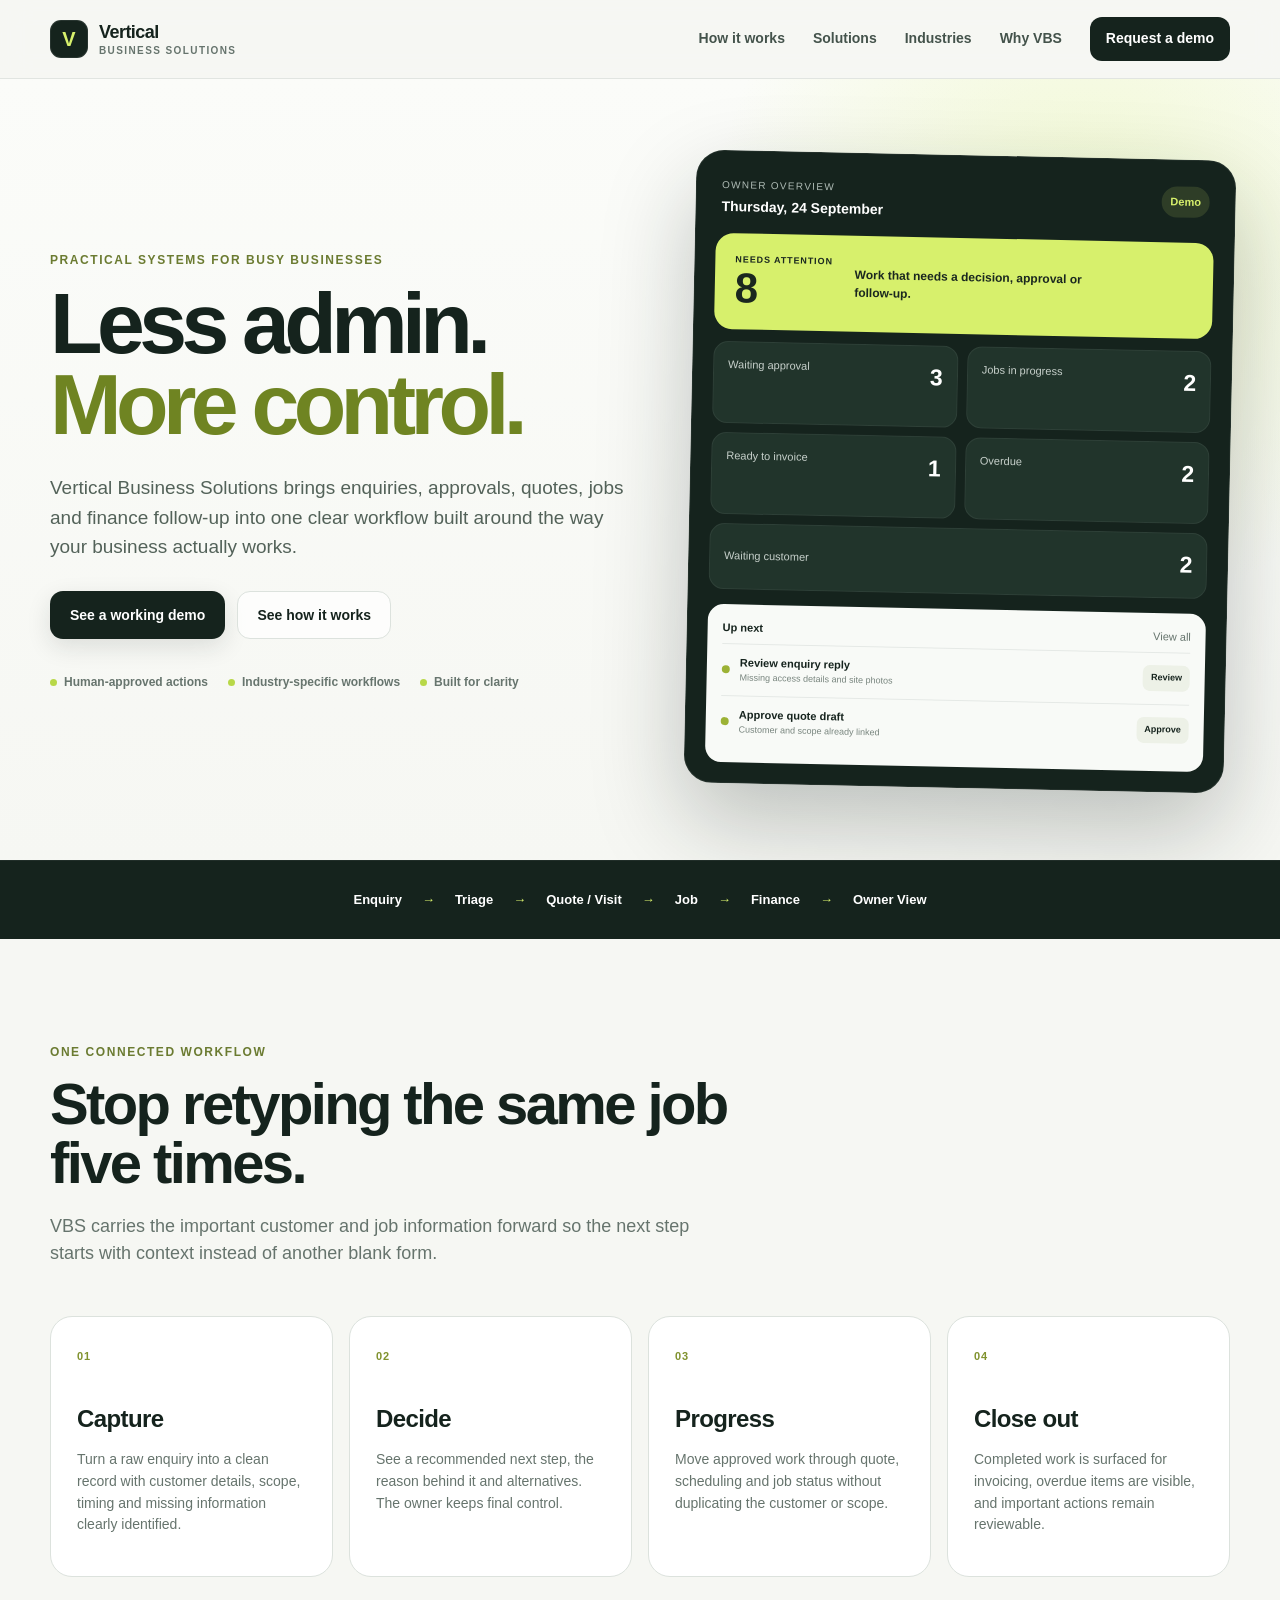
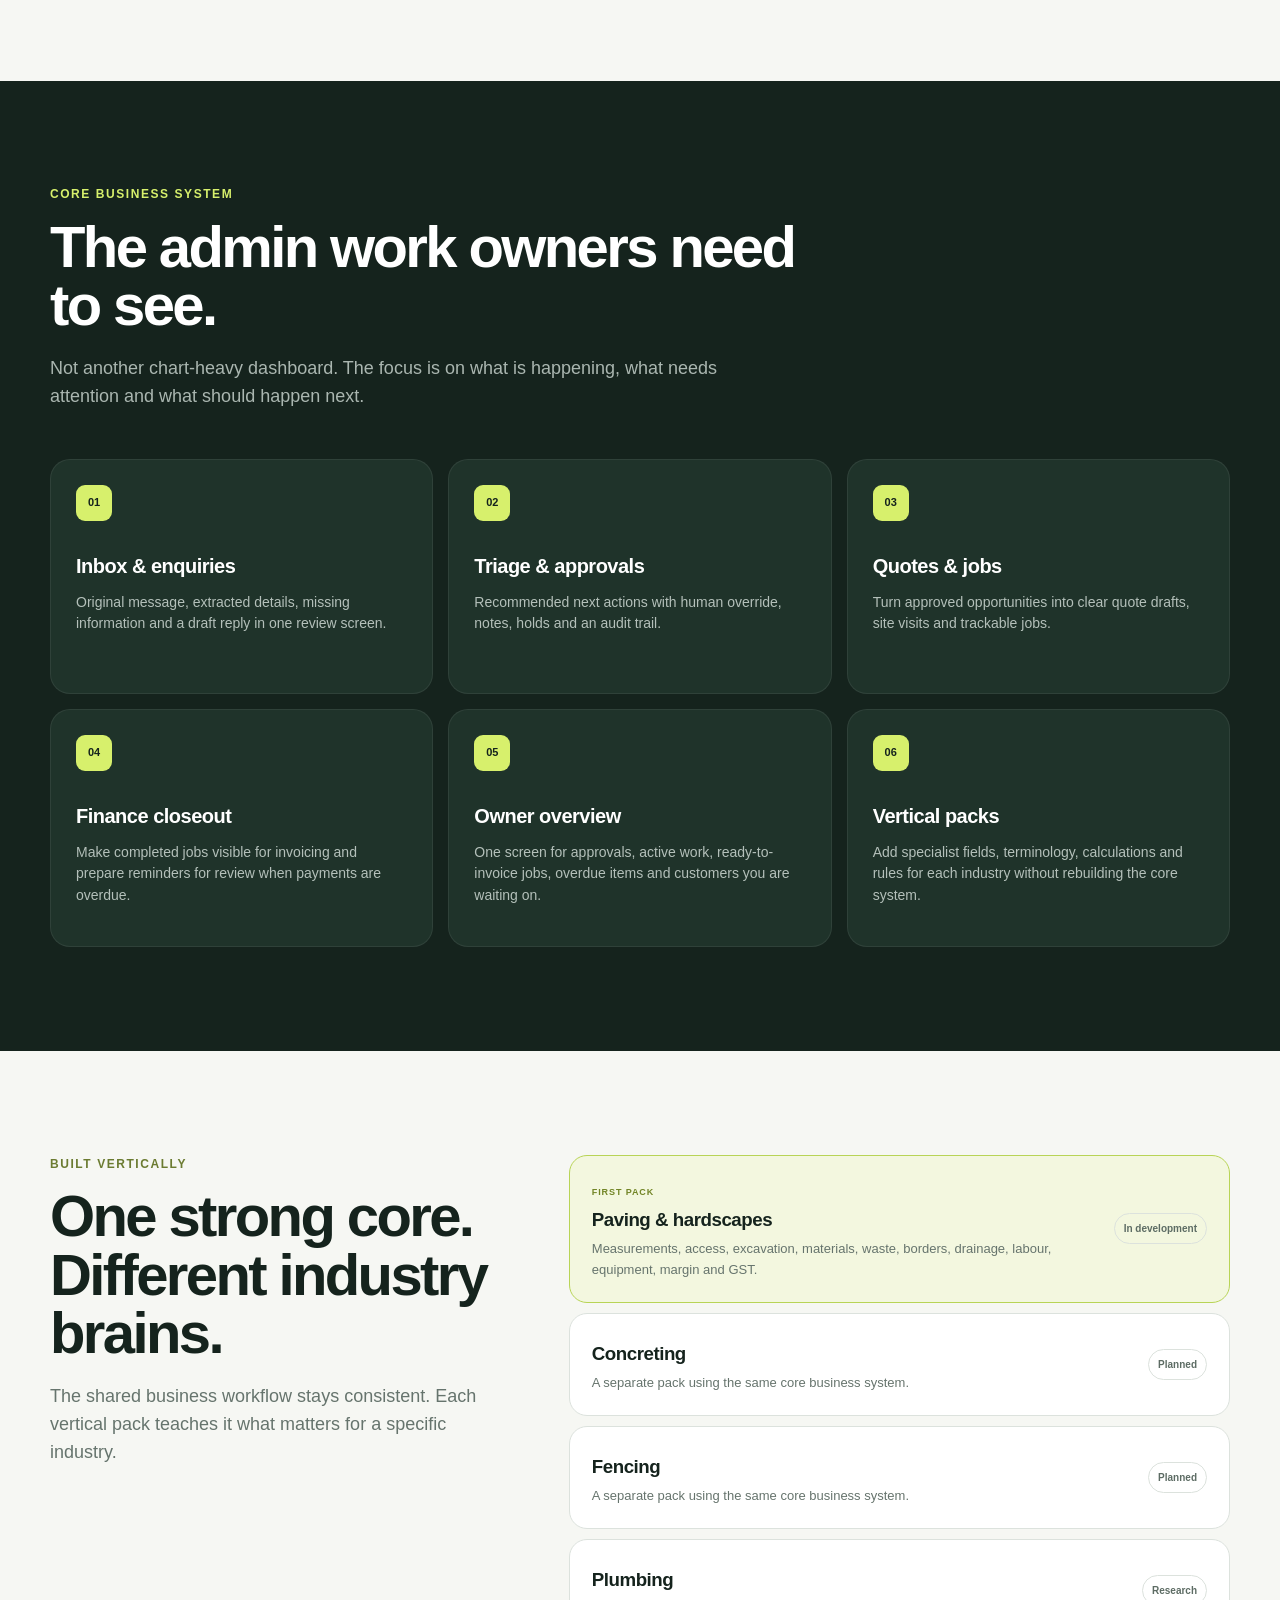
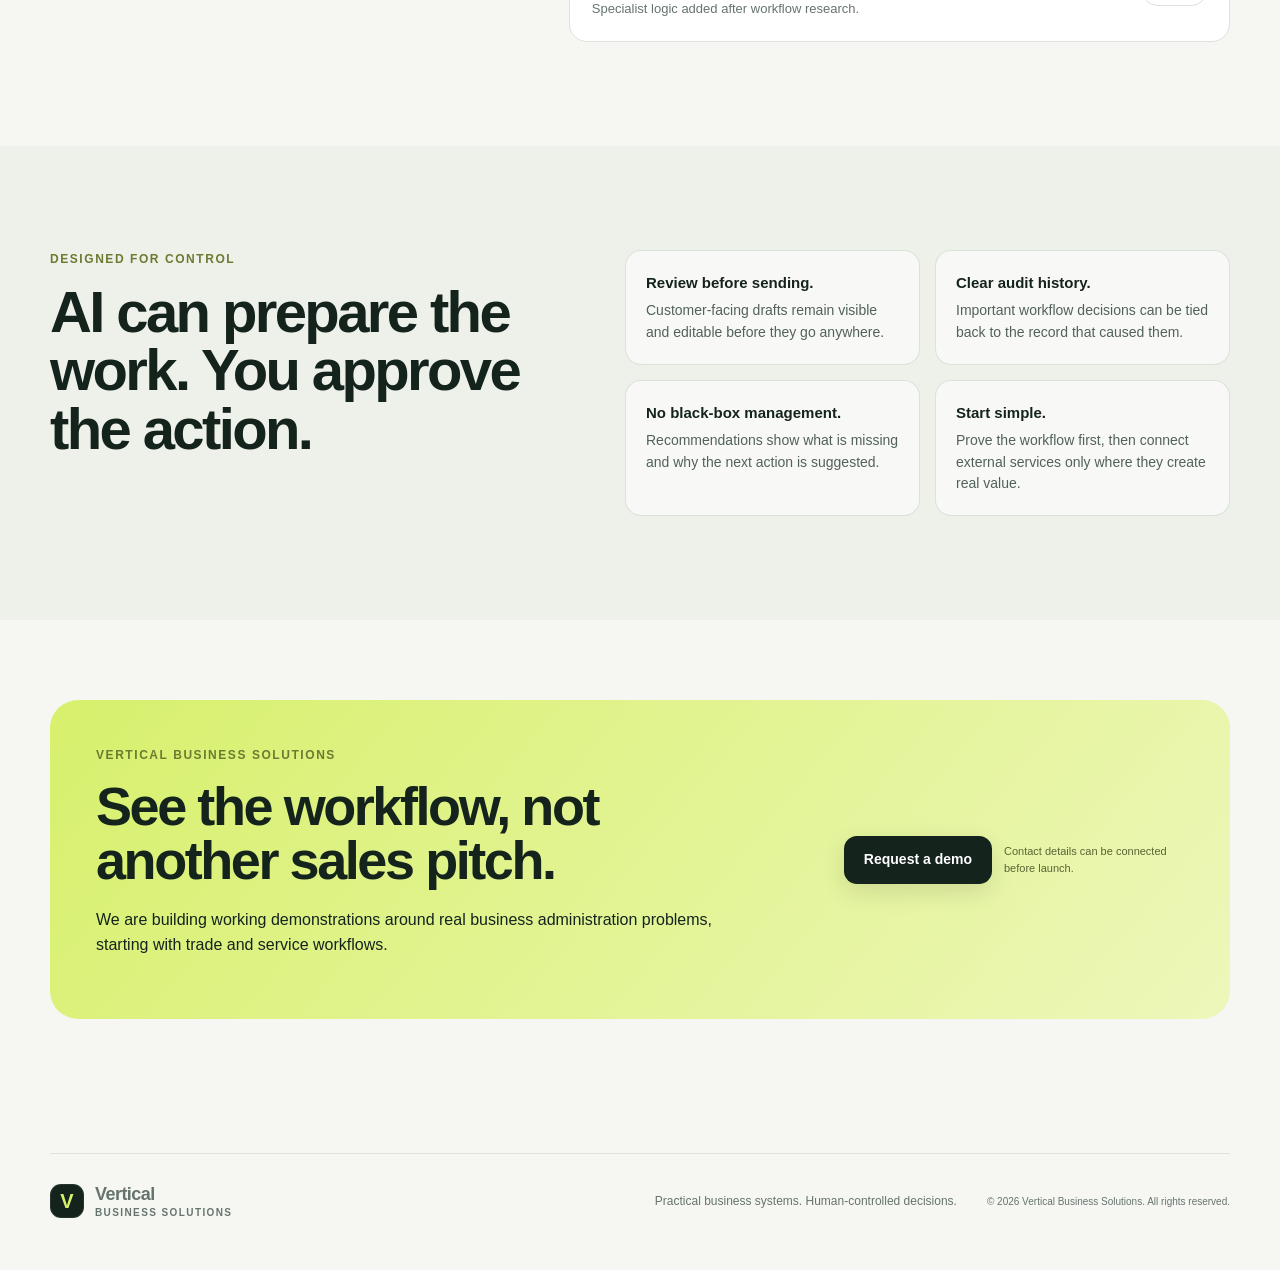
==== index.html @ 1196472a "Add files via upload" ====
<!doctype html>
<html lang="en-AU">
<head>
  <meta charset="utf-8" />
  <meta name="viewport" content="width=device-width, initial-scale=1" />
  <meta name="description" content="Vertical Business Solutions builds practical business systems that turn enquiries into organised work, approvals, jobs and finance workflows." />
  <title>Vertical Business Solutions | Practical Business Systems</title>
  <link rel="stylesheet" href="styles.css" />
</head>
<body>
  <header class="site-header">
    <div class="wrap nav-wrap">
      <a class="brand" href="#top" aria-label="Vertical Business Solutions home">
        <span class="brand-mark" aria-hidden="true">V</span>
        <span class="brand-copy"><strong>Vertical</strong><small>Business Solutions</small></span>
      </a>
      <button class="menu-button" aria-expanded="false" aria-controls="site-nav">Menu</button>
      <nav id="site-nav" class="site-nav" aria-label="Primary navigation">
        <a href="#how">How it works</a>
        <a href="#solutions">Solutions</a>
        <a href="#industries">Industries</a>
        <a href="#principles">Why VBS</a>
        <a class="nav-cta" href="#demo">Request a demo</a>
      </nav>
    </div>
  </header>

  <main id="top">
    <section class="hero">
      <div class="wrap hero-grid">
        <div class="hero-copy">
          <p class="eyebrow">Practical systems for busy businesses</p>
          <h1>Less admin.<br><span>More control.</span></h1>
          <p class="hero-text">Vertical Business Solutions brings enquiries, approvals, quotes, jobs and finance follow-up into one clear workflow built around the way your business actually works.</p>
          <div class="hero-actions">
            <a class="button primary" href="#demo">See a working demo</a>
            <a class="button secondary" href="#how">See how it works</a>
          </div>
          <div class="trust-row">
            <span>Human-approved actions</span>
            <span>Industry-specific workflows</span>
            <span>Built for clarity</span>
          </div>
        </div>

        <div class="dashboard-shell" aria-label="Example owner dashboard">
          <div class="dash-top">
            <div>
              <span class="dash-label">OWNER OVERVIEW</span>
              <strong>Thursday, 24 September</strong>
            </div>
            <span class="status-pill">Demo</span>
          </div>
          <div class="attention-card">
            <div>
              <small>NEEDS ATTENTION</small>
              <strong>8</strong>
            </div>
            <p>Work that needs a decision, approval or follow-up.</p>
          </div>
          <div class="mini-grid">
            <article><span>Waiting approval</span><b>3</b></article>
            <article><span>Jobs in progress</span><b>2</b></article>
            <article><span>Ready to invoice</span><b>1</b></article>
            <article><span>Overdue</span><b>2</b></article>
            <article class="wide"><span>Waiting customer</span><b>2</b></article>
          </div>
          <div class="up-next">
            <div class="section-line"><strong>Up next</strong><span>View all</span></div>
            <div class="task"><i></i><div><b>Review enquiry reply</b><small>Missing access details and site photos</small></div><span>Review</span></div>
            <div class="task"><i></i><div><b>Approve quote draft</b><small>Customer and scope already linked</small></div><span>Approve</span></div>
          </div>
        </div>
      </div>
    </section>

    <section class="strip" aria-label="Workflow summary">
      <div class="wrap workflow-strip">
        <span>Enquiry</span><i>→</i><span>Triage</span><i>→</i><span>Quote / Visit</span><i>→</i><span>Job</span><i>→</i><span>Finance</span><i>→</i><span>Owner View</span>
      </div>
    </section>

    <section id="how" class="section">
      <div class="wrap">
        <div class="section-heading">
          <p class="eyebrow">One connected workflow</p>
          <h2>Stop retyping the same job five times.</h2>
          <p>VBS carries the important customer and job information forward so the next step starts with context instead of another blank form.</p>
        </div>
        <div class="steps-grid">
          <article class="step-card"><span>01</span><h3>Capture</h3><p>Turn a raw enquiry into a clean record with customer details, scope, timing and missing information clearly identified.</p></article>
          <article class="step-card"><span>02</span><h3>Decide</h3><p>See a recommended next step, the reason behind it and alternatives. The owner keeps final control.</p></article>
          <article class="step-card"><span>03</span><h3>Progress</h3><p>Move approved work through quote, scheduling and job status without duplicating the customer or scope.</p></article>
          <article class="step-card"><span>04</span><h3>Close out</h3><p>Completed work is surfaced for invoicing, overdue items are visible, and important actions remain reviewable.</p></article>
        </div>
      </div>
    </section>

    <section id="solutions" class="section section-dark">
      <div class="wrap">
        <div class="section-heading light">
          <p class="eyebrow">Core business system</p>
          <h2>The admin work owners need to see.</h2>
          <p>Not another chart-heavy dashboard. The focus is on what is happening, what needs attention and what should happen next.</p>
        </div>
        <div class="solutions-grid">
          <article><div class="icon">01</div><h3>Inbox & enquiries</h3><p>Original message, extracted details, missing information and a draft reply in one review screen.</p></article>
          <article><div class="icon">02</div><h3>Triage & approvals</h3><p>Recommended next actions with human override, notes, holds and an audit trail.</p></article>
          <article><div class="icon">03</div><h3>Quotes & jobs</h3><p>Turn approved opportunities into clear quote drafts, site visits and trackable jobs.</p></article>
          <article><div class="icon">04</div><h3>Finance closeout</h3><p>Make completed jobs visible for invoicing and prepare reminders for review when payments are overdue.</p></article>
          <article><div class="icon">05</div><h3>Owner overview</h3><p>One screen for approvals, active work, ready-to-invoice jobs, overdue items and customers you are waiting on.</p></article>
          <article><div class="icon">06</div><h3>Vertical packs</h3><p>Add specialist fields, terminology, calculations and rules for each industry without rebuilding the core system.</p></article>
        </div>
      </div>
    </section>

    <section id="industries" class="section">
      <div class="wrap industry-grid">
        <div>
          <p class="eyebrow">Built vertically</p>
          <h2>One strong core.<br>Different industry brains.</h2>
          <p class="lead">The shared business workflow stays consistent. Each vertical pack teaches it what matters for a specific industry.</p>
        </div>
        <div class="industry-list">
          <article class="active"><div><small>FIRST PACK</small><h3>Paving & hardscapes</h3><p>Measurements, access, excavation, materials, waste, borders, drainage, labour, equipment, margin and GST.</p></div><span>In development</span></article>
          <article><div><h3>Concreting</h3><p>A separate pack using the same core business system.</p></div><span>Planned</span></article>
          <article><div><h3>Fencing</h3><p>A separate pack using the same core business system.</p></div><span>Planned</span></article>
          <article><div><h3>Plumbing</h3><p>Specialist logic added after workflow research.</p></div><span>Research</span></article>
        </div>
      </div>
    </section>

    <section id="principles" class="section section-soft">
      <div class="wrap principles-grid">
        <div>
          <p class="eyebrow">Designed for control</p>
          <h2>AI can prepare the work. You approve the action.</h2>
        </div>
        <div class="principles-list">
          <p><b>Review before sending.</b> Customer-facing drafts remain visible and editable before they go anywhere.</p>
          <p><b>Clear audit history.</b> Important workflow decisions can be tied back to the record that caused them.</p>
          <p><b>No black-box management.</b> Recommendations show what is missing and why the next action is suggested.</p>
          <p><b>Start simple.</b> Prove the workflow first, then connect external services only where they create real value.</p>
        </div>
      </div>
    </section>

    <section id="demo" class="section cta-section">
      <div class="wrap cta-card">
        <div>
          <p class="eyebrow">Vertical Business Solutions</p>
          <h2>See the workflow, not another sales pitch.</h2>
          <p>We are building working demonstrations around real business administration problems, starting with trade and service workflows.</p>
        </div>
        <div class="cta-actions">
          <a class="button primary" href="#contact-note">Request a demo</a>
          <span id="contact-note">Contact details can be connected before launch.</span>
        </div>
      </div>
    </section>
  </main>

  <footer>
    <div class="wrap footer-wrap">
      <a class="brand footer-brand" href="#top"><span class="brand-mark">V</span><span class="brand-copy"><strong>Vertical</strong><small>Business Solutions</small></span></a>
      <p>Practical business systems. Human-controlled decisions.</p>
      <small>© <span id="year"></span> Vertical Business Solutions. All rights reserved.</small>
    </div>
  </footer>

  <script src="script.js"></script>
</body>
</html>
---- styles.css ----
:root{
  --ink:#15231d;
  --ink-2:#22352c;
  --muted:#66746d;
  --paper:#f6f7f3;
  --white:#ffffff;
  --line:#dce2dd;
  --accent:#d7f06c;
  --accent-2:#b8d848;
  --soft:#edf1ea;
  --radius:22px;
  --shadow:0 22px 60px rgba(19,38,29,.12);
}
*{box-sizing:border-box}
html{scroll-behavior:smooth}
body{margin:0;font-family:Inter,ui-sans-serif,-apple-system,BlinkMacSystemFont,"Segoe UI",sans-serif;background:var(--paper);color:var(--ink);line-height:1.55}
a{color:inherit;text-decoration:none}
button,a{ -webkit-tap-highlight-color:transparent }
.wrap{width:min(1180px,calc(100% - 40px));margin:0 auto}
.site-header{position:sticky;top:0;z-index:50;background:rgba(246,247,243,.92);backdrop-filter:blur(14px);border-bottom:1px solid rgba(220,226,221,.8)}
.nav-wrap{height:78px;display:flex;align-items:center;justify-content:space-between;gap:24px}
.brand{display:inline-flex;align-items:center;gap:11px;font-weight:800}
.brand-mark{display:grid;place-items:center;width:38px;height:38px;border-radius:11px;background:var(--ink);color:var(--accent);font-size:20px;box-shadow:inset 0 0 0 1px rgba(255,255,255,.08)}
.brand-copy{display:flex;flex-direction:column;line-height:1}
.brand-copy strong{font-size:18px;letter-spacing:-.03em}
.brand-copy small{font-size:10px;text-transform:uppercase;letter-spacing:.14em;margin-top:5px;color:var(--muted)}
.site-nav{display:flex;align-items:center;gap:28px;font-size:14px;font-weight:700}
.site-nav>a:not(.nav-cta){color:#44534b}
.site-nav>a:hover{color:var(--ink)}
.nav-cta{background:var(--ink);color:var(--white);padding:11px 16px;border-radius:12px}
.menu-button{display:none;border:1px solid var(--line);background:var(--white);padding:9px 12px;border-radius:10px;font-weight:700;color:var(--ink)}
.hero{padding:76px 0 72px;overflow:hidden;background:radial-gradient(circle at 85% 20%,rgba(215,240,108,.28),transparent 30%),linear-gradient(180deg,#fbfcf9 0%,var(--paper) 100%)}
.hero-grid{display:grid;grid-template-columns:1.03fr .97fr;gap:66px;align-items:center}
.eyebrow{margin:0 0 14px;color:#6b7b31;font-size:12px;font-weight:900;letter-spacing:.13em;text-transform:uppercase}
h1,h2,h3,p{margin-top:0}
h1{font-size:clamp(52px,7vw,86px);line-height:.94;letter-spacing:-.065em;margin-bottom:28px;max-width:760px}
h1 span{color:#6f8422}
h2{font-size:clamp(37px,5vw,58px);line-height:1.01;letter-spacing:-.045em;margin-bottom:20px}
h3{letter-spacing:-.025em}
.hero-text{font-size:19px;max-width:650px;color:#536259;margin-bottom:30px}
.hero-actions,.cta-actions{display:flex;gap:12px;align-items:center;flex-wrap:wrap}
.button{display:inline-flex;align-items:center;justify-content:center;min-height:48px;padding:0 19px;border-radius:13px;font-weight:800;font-size:14px;border:1px solid transparent}
.button.primary{background:var(--ink);color:var(--white);box-shadow:0 8px 24px rgba(21,35,29,.12)}
.button.primary:hover{background:#243b31}
.button.secondary{border-color:var(--line);background:rgba(255,255,255,.72)}
.trust-row{display:flex;gap:20px;flex-wrap:wrap;margin-top:34px;color:#67756e;font-size:12px;font-weight:700}
.trust-row span{display:flex;align-items:center;gap:7px}
.trust-row span:before{content:"";width:7px;height:7px;border-radius:50%;background:var(--accent-2)}
.dashboard-shell{background:#15231d;border-radius:28px;padding:20px;color:white;box-shadow:0 38px 90px rgba(18,33,26,.25);transform:rotate(1.2deg);border:1px solid rgba(255,255,255,.07)}
.dash-top{display:flex;justify-content:space-between;align-items:flex-start;padding:6px 5px 16px}
.dash-top>div{display:flex;flex-direction:column;gap:3px}.dash-label{font-size:10px;letter-spacing:.13em;color:#aebbb5}.dash-top strong{font-size:14px}
.status-pill{font-size:11px;font-weight:800;background:rgba(215,240,108,.13);color:var(--accent);padding:7px 9px;border-radius:999px}
.attention-card{display:grid;grid-template-columns:auto 1fr;gap:22px;align-items:center;background:var(--accent);color:#1a271f;padding:20px;border-radius:18px;margin-bottom:12px}
.attention-card>div{display:flex;flex-direction:column}.attention-card small{font-size:9px;font-weight:900;letter-spacing:.1em}.attention-card strong{font-size:42px;line-height:1}.attention-card p{font-size:12px;margin:0;max-width:230px;font-weight:700}
.mini-grid{display:grid;grid-template-columns:1fr 1fr;gap:9px}.mini-grid article{background:#21342b;border:1px solid rgba(255,255,255,.06);min-height:82px;border-radius:15px;padding:14px;display:flex;justify-content:space-between;gap:8px}.mini-grid article.wide{grid-column:1/-1;min-height:62px;align-items:center}.mini-grid span{font-size:11px;color:#c7d0cb;max-width:90px}.mini-grid b{font-size:23px;color:white}
.up-next{margin-top:15px;background:#f8faf7;color:var(--ink);border-radius:16px;padding:15px}.section-line{display:flex;justify-content:space-between;align-items:center;font-size:11px;margin-bottom:7px}.section-line span{color:var(--muted)}.task{display:grid;grid-template-columns:8px 1fr auto;align-items:center;gap:10px;padding:10px 0;border-top:1px solid #e5e9e6}.task i{width:8px;height:8px;border-radius:50%;background:#9cb235}.task div{display:flex;flex-direction:column}.task b{font-size:11px}.task small{font-size:9px;color:#78857e}.task>span{font-size:9px;font-weight:900;background:#edf1e7;padding:6px 8px;border-radius:7px}
.strip{background:var(--ink);color:white;border-top:1px solid rgba(255,255,255,.05)}.workflow-strip{min-height:78px;display:flex;align-items:center;justify-content:center;gap:20px;font-size:13px;font-weight:800;flex-wrap:wrap}.workflow-strip i{color:var(--accent);font-style:normal}
.section{padding:104px 0}.section-heading{max-width:760px;margin-bottom:48px}.section-heading>p:last-child,.lead{color:var(--muted);font-size:18px;max-width:680px}
.steps-grid{display:grid;grid-template-columns:repeat(4,1fr);gap:16px}.step-card{background:var(--white);padding:26px;border-radius:var(--radius);border:1px solid var(--line);min-height:250px}.step-card span{font-size:11px;font-weight:900;color:#80922e;letter-spacing:.09em}.step-card h3{font-size:24px;margin:32px 0 12px}.step-card p{color:var(--muted);font-size:14px}
.section-dark{background:var(--ink);color:white}.section-heading.light>p:last-child{color:#aab6b0}.section-dark .eyebrow{color:var(--accent)}.solutions-grid{display:grid;grid-template-columns:repeat(3,1fr);gap:15px}.solutions-grid article{background:#1f332a;border:1px solid rgba(255,255,255,.07);padding:25px;border-radius:20px;min-height:235px}.solutions-grid .icon{display:grid;place-items:center;width:36px;height:36px;border-radius:9px;background:var(--accent);color:var(--ink);font-size:11px;font-weight:900}.solutions-grid h3{font-size:20px;margin:30px 0 10px}.solutions-grid p{color:#b4c0ba;font-size:14px}
.industry-grid{display:grid;grid-template-columns:.8fr 1.2fr;gap:78px;align-items:start}.industry-list{display:flex;flex-direction:column;gap:10px}.industry-list article{display:flex;justify-content:space-between;gap:28px;align-items:center;padding:22px;border-radius:18px;border:1px solid var(--line);background:var(--white)}.industry-list article.active{border-color:#b8d456;background:#f3f7df}.industry-list small{font-size:9px;font-weight:900;color:#728526;letter-spacing:.1em}.industry-list h3{margin:3px 0 5px}.industry-list p{margin:0;color:var(--muted);font-size:13px;max-width:600px}.industry-list>article>span{white-space:nowrap;font-size:10px;font-weight:900;border:1px solid var(--line);padding:7px 9px;border-radius:999px;color:#5d6c64}
.section-soft{background:var(--soft)}.principles-grid{display:grid;grid-template-columns:.9fr 1.1fr;gap:80px}.principles-list{display:grid;grid-template-columns:1fr 1fr;gap:15px}.principles-list p{margin:0;background:rgba(255,255,255,.6);border:1px solid rgba(215,223,217,.9);padding:20px;border-radius:16px;color:#526159;font-size:14px}.principles-list b{display:block;color:var(--ink);margin-bottom:6px;font-size:15px}
.cta-section{padding-top:80px}.cta-card{background:linear-gradient(130deg,var(--accent),#edf7ba);border-radius:28px;padding:46px;display:grid;grid-template-columns:1.25fr .75fr;gap:40px;align-items:center}.cta-card h2{font-size:clamp(35px,4.5vw,54px);max-width:700px}.cta-card p{max-width:680px}.cta-actions{justify-content:flex-end}.cta-actions span{font-size:11px;color:#596335;max-width:180px}
footer{padding:30px 0 52px}.footer-wrap{display:grid;grid-template-columns:1fr auto auto;align-items:center;gap:30px;border-top:1px solid var(--line);padding-top:30px;color:var(--muted);font-size:12px}.footer-brand .brand-mark{width:34px;height:34px}.footer-wrap p{margin:0}
@media(max-width:900px){
  .site-nav{position:absolute;left:20px;right:20px;top:68px;display:none;flex-direction:column;align-items:stretch;background:var(--white);border:1px solid var(--line);border-radius:16px;padding:15px;box-shadow:var(--shadow)}.site-nav.open{display:flex}.site-nav a{padding:8px}.menu-button{display:inline-flex}.hero{padding-top:52px}.hero-grid,.industry-grid,.principles-grid,.cta-card{grid-template-columns:1fr}.dashboard-shell{transform:none;max-width:640px}.steps-grid{grid-template-columns:1fr 1fr}.solutions-grid{grid-template-columns:1fr 1fr}.cta-actions{justify-content:flex-start}.footer-wrap{grid-template-columns:1fr}.footer-wrap>*{justify-self:start}
}
@media(max-width:600px){
  .wrap{width:min(100% - 28px,1180px)}.nav-wrap{height:68px}.brand-copy strong{font-size:16px}.hero{padding:42px 0 54px}.hero-grid{gap:42px}h1{font-size:52px}.hero-text{font-size:17px}.hero-actions .button{width:100%}.trust-row{gap:10px 14px}.dashboard-shell{padding:13px;border-radius:20px}.attention-card{padding:16px}.mini-grid article{min-height:72px}.workflow-strip{padding:18px 0;gap:10px 12px;font-size:11px}.section{padding:74px 0}.section-heading{margin-bottom:32px}.steps-grid,.solutions-grid,.principles-list{grid-template-columns:1fr}.step-card{min-height:auto}.solutions-grid article{min-height:auto}.industry-grid,.principles-grid{gap:36px}.industry-list article{align-items:flex-start;flex-direction:column;gap:12px}.cta-card{padding:28px 22px}.cta-actions .button{width:100%}.cta-actions span{max-width:none}.footer-wrap{gap:17px}
}
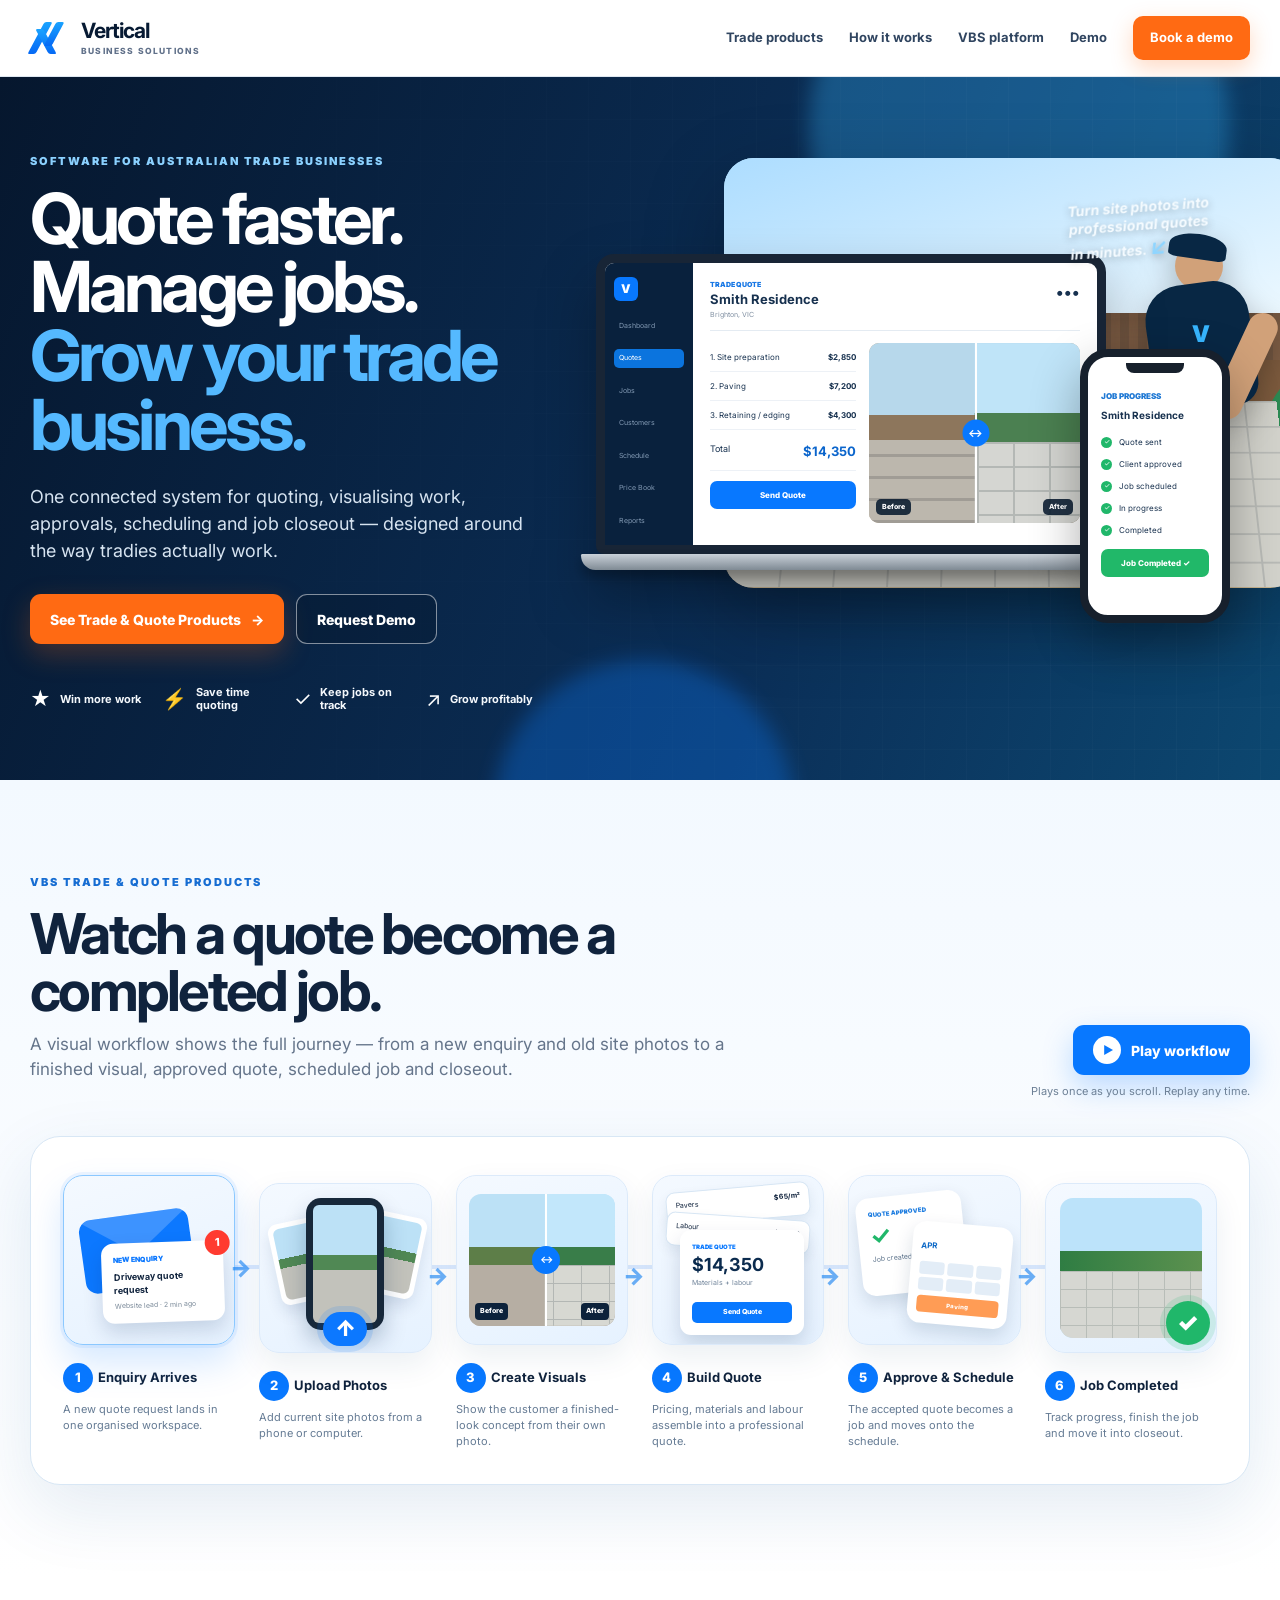
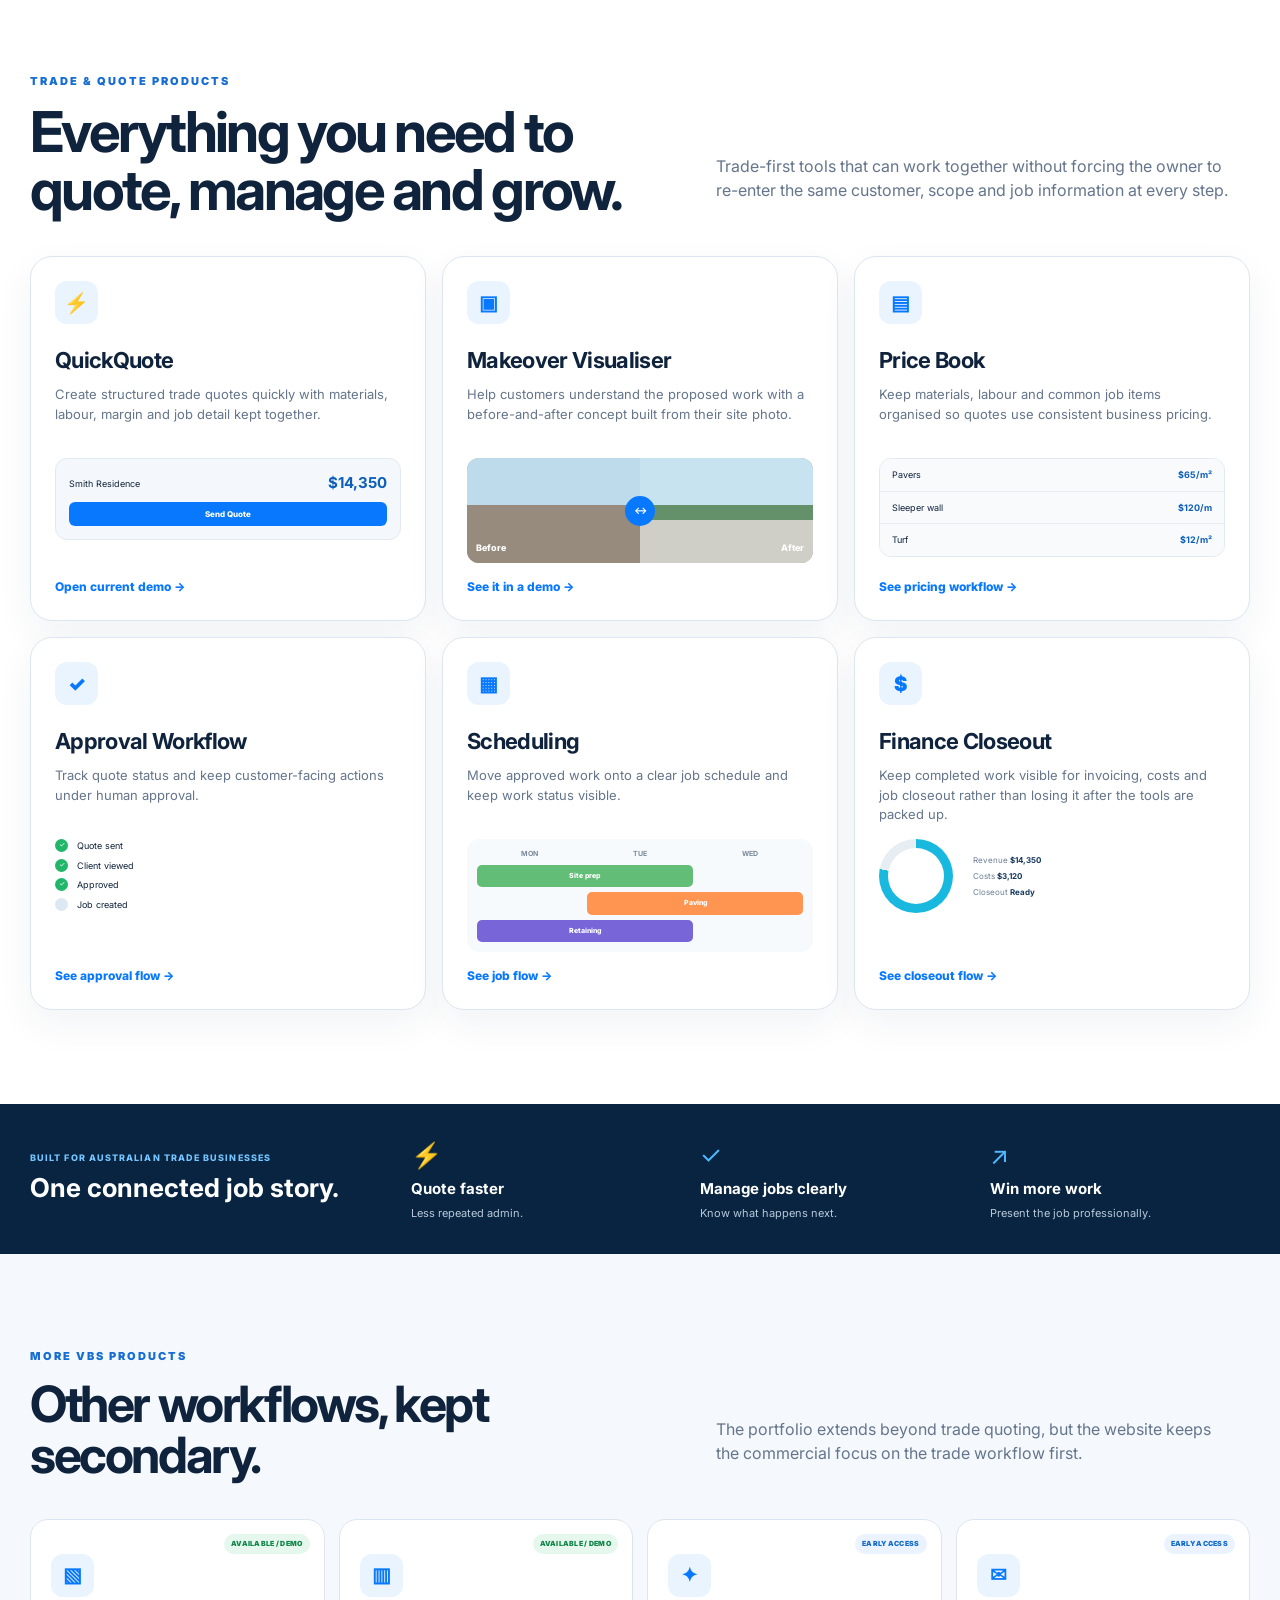
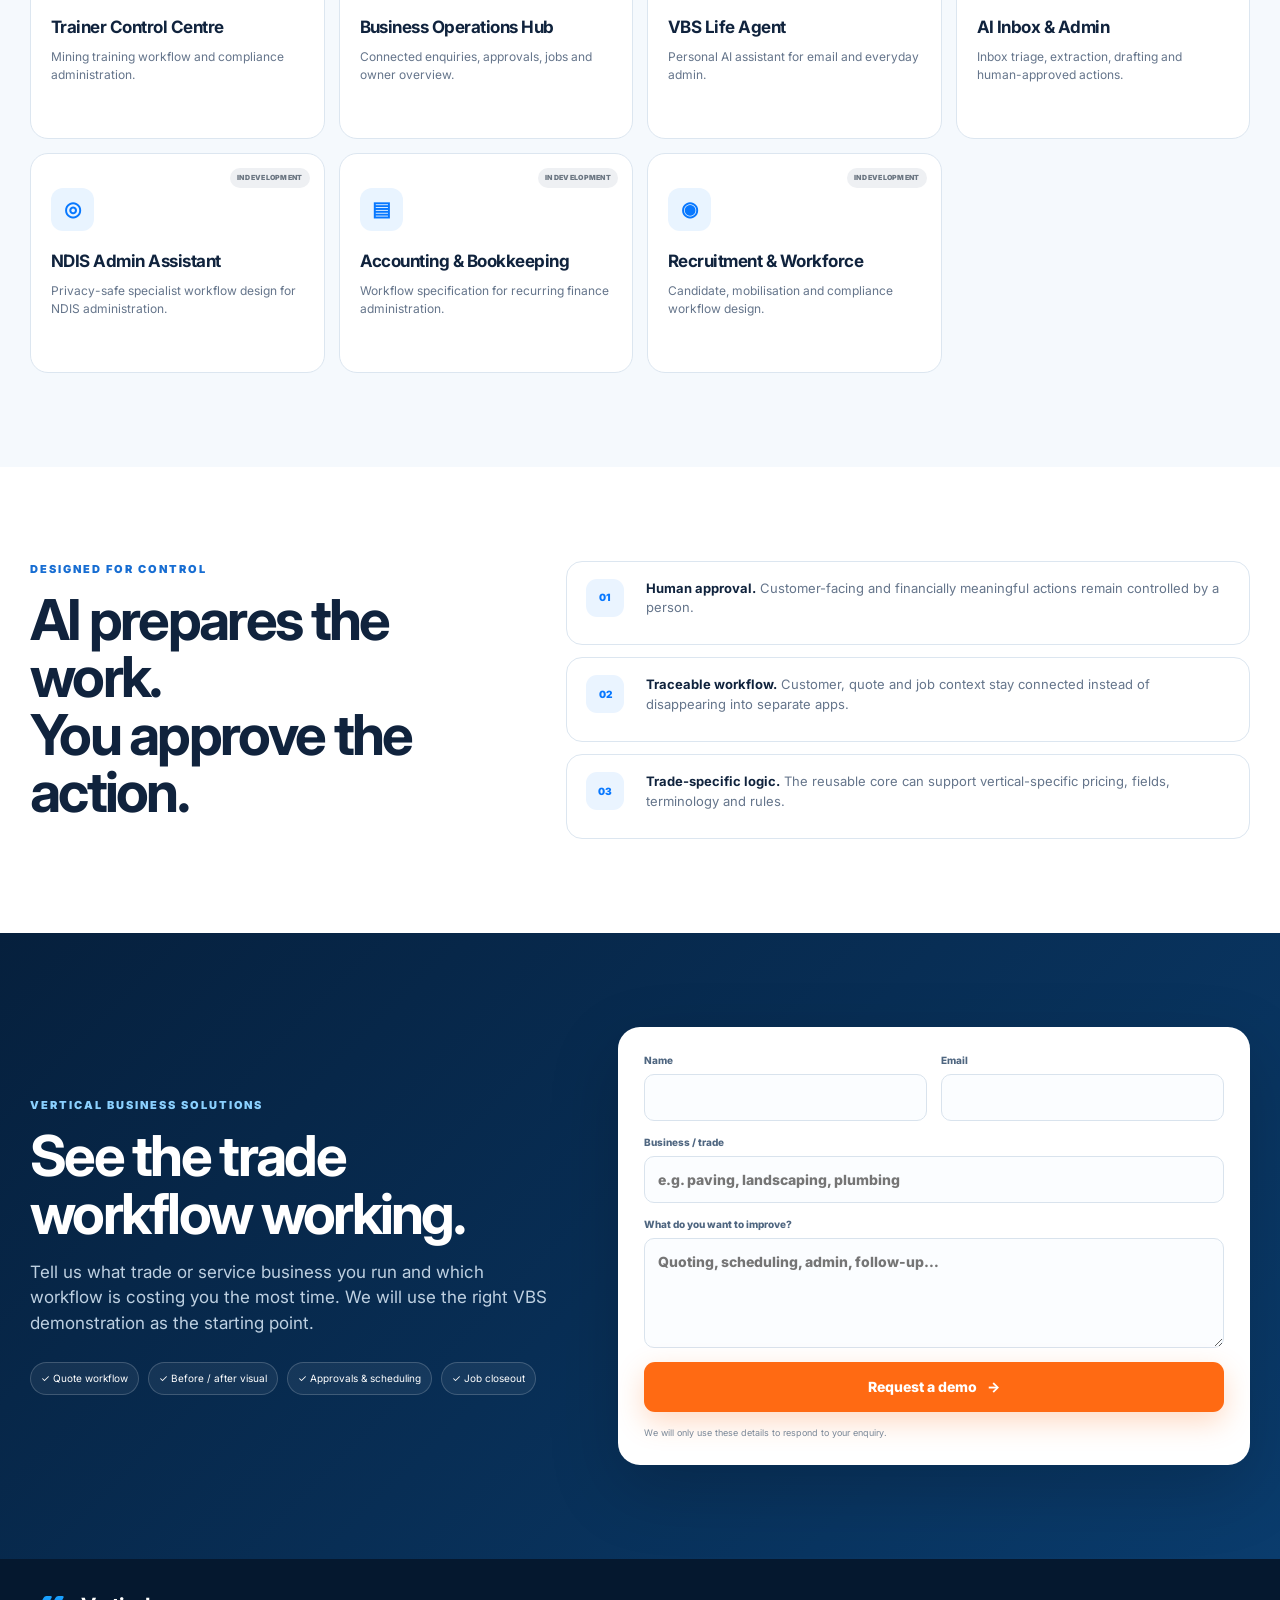
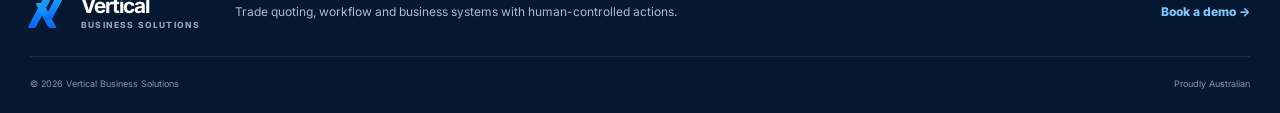
==== commit 4fecfaec: "Build Concept 5 trade-first homepage with animated workflow" ====
--- a/index.html
+++ b/index.html
@@ -3,169 +3,302 @@
 <head>
   <meta charset="utf-8" />
   <meta name="viewport" content="width=device-width, initial-scale=1" />
-  <meta name="description" content="Vertical Business Solutions builds practical business systems that turn enquiries into organised work, approvals, jobs and finance workflows." />
-  <title>Vertical Business Solutions | Practical Business Systems</title>
+  <meta name="theme-color" content="#071a33" />
+  <meta name="description" content="Vertical Business Solutions helps Australian trade businesses quote faster, manage jobs, visualise finished work and keep every step connected." />
+  <title>Vertical Business Solutions | Quote Faster. Manage Jobs. Grow.</title>
+  <link rel="preconnect" href="https://fonts.googleapis.com" />
+  <link rel="preconnect" href="https://fonts.gstatic.com" crossorigin />
+  <link href="https://fonts.googleapis.com/css2?family=Inter:wght@400;500;600;700;800;900&display=swap" rel="stylesheet" />
   <link rel="stylesheet" href="styles.css" />
 </head>
 <body>
   <header class="site-header">
     <div class="wrap nav-wrap">
       <a class="brand" href="#top" aria-label="Vertical Business Solutions home">
-        <span class="brand-mark" aria-hidden="true">V</span>
+        <span class="brand-mark" aria-hidden="true"><span></span><span></span></span>
         <span class="brand-copy"><strong>Vertical</strong><small>Business Solutions</small></span>
       </a>
-      <button class="menu-button" aria-expanded="false" aria-controls="site-nav">Menu</button>
+      <button class="menu-button" type="button" aria-expanded="false" aria-controls="site-nav"><span></span><span></span><span></span><b class="sr-only">Menu</b></button>
       <nav id="site-nav" class="site-nav" aria-label="Primary navigation">
-        <a href="#how">How it works</a>
-        <a href="#solutions">Solutions</a>
-        <a href="#industries">Industries</a>
-        <a href="#principles">Why VBS</a>
-        <a class="nav-cta" href="#demo">Request a demo</a>
+        <a href="#products">Trade products</a>
+        <a href="#workflow">How it works</a>
+        <a href="#platform">VBS platform</a>
+        <a href="#demo">Demo</a>
+        <a class="nav-cta" href="#demo">Book a demo</a>
       </nav>
     </div>
   </header>
 
   <main id="top">
     <section class="hero">
+      <div class="hero-glow hero-glow-one"></div>
+      <div class="hero-glow hero-glow-two"></div>
       <div class="wrap hero-grid">
-        <div class="hero-copy">
-          <p class="eyebrow">Practical systems for busy businesses</p>
-          <h1>Less admin.<br><span>More control.</span></h1>
-          <p class="hero-text">Vertical Business Solutions brings enquiries, approvals, quotes, jobs and finance follow-up into one clear workflow built around the way your business actually works.</p>
+        <div class="hero-copy reveal">
+          <p class="eyebrow">Software for Australian trade businesses</p>
+          <h1>Quote faster.<br>Manage jobs.<br><span>Grow your trade business.</span></h1>
+          <p class="hero-text">One connected system for quoting, visualising work, approvals, scheduling and job closeout — designed around the way tradies actually work.</p>
           <div class="hero-actions">
-            <a class="button primary" href="#demo">See a working demo</a>
-            <a class="button secondary" href="#how">See how it works</a>
-          </div>
-          <div class="trust-row">
-            <span>Human-approved actions</span>
-            <span>Industry-specific workflows</span>
-            <span>Built for clarity</span>
-          </div>
-        </div>
-
-        <div class="dashboard-shell" aria-label="Example owner dashboard">
-          <div class="dash-top">
-            <div>
-              <span class="dash-label">OWNER OVERVIEW</span>
-              <strong>Thursday, 24 September</strong>
+            <a class="button primary" href="#products">See Trade &amp; Quote Products <span aria-hidden="true">→</span></a>
+            <a class="button ghost" href="#demo">Request Demo</a>
+          </div>
+          <div class="benefit-row" aria-label="Key benefits">
+            <div><span class="benefit-icon">★</span><b>Win more work</b></div>
+            <div><span class="benefit-icon">⚡</span><b>Save time quoting</b></div>
+            <div><span class="benefit-icon">✓</span><b>Keep jobs on track</b></div>
+            <div><span class="benefit-icon">↗</span><b>Grow profitably</b></div>
+          </div>
+        </div>
+
+        <div class="hero-visual reveal" aria-label="Trade quote and job workflow preview">
+          <div class="trade-scene">
+            <div class="scene-sky"></div>
+            <div class="scene-fence"></div>
+            <div class="scene-garden"><i></i><i></i><i></i><i></i><i></i></div>
+            <div class="scene-paving"></div>
+            <div class="worker-card" aria-hidden="true">
+              <div class="worker-head"></div><div class="worker-body"></div><div class="worker-arm"></div>
+              <span>V</span>
             </div>
-            <span class="status-pill">Demo</span>
-          </div>
-          <div class="attention-card">
-            <div>
-              <small>NEEDS ATTENTION</small>
-              <strong>8</strong>
+          </div>
+
+          <div class="laptop">
+            <div class="laptop-screen">
+              <aside>
+                <div class="mini-brand">V</div>
+                <span>Dashboard</span><span class="active">Quotes</span><span>Jobs</span><span>Customers</span><span>Schedule</span><span>Price Book</span><span>Reports</span>
+              </aside>
+              <div class="quote-ui">
+                <div class="quote-top"><div><small>TRADE QUOTE</small><strong>Smith Residence</strong><span>Brighton, VIC</span></div><b>•••</b></div>
+                <div class="quote-content">
+                  <div class="quote-lines">
+                    <div><span>1. Site preparation</span><b>$2,850</b></div>
+                    <div><span>2. Paving</span><b>$7,200</b></div>
+                    <div><span>3. Retaining / edging</span><b>$4,300</b></div>
+                    <div class="quote-total"><span>Total</span><b>$14,350</b></div>
+                    <button type="button" tabindex="-1">Send Quote</button>
+                  </div>
+                  <div class="hero-before-after">
+                    <div class="before-side"><span>Before</span></div>
+                    <div class="after-side"><span>After</span></div>
+                    <div class="hero-reveal-line"><b>↔</b></div>
+                  </div>
+                </div>
+              </div>
             </div>
-            <p>Work that needs a decision, approval or follow-up.</p>
-          </div>
-          <div class="mini-grid">
-            <article><span>Waiting approval</span><b>3</b></article>
-            <article><span>Jobs in progress</span><b>2</b></article>
-            <article><span>Ready to invoice</span><b>1</b></article>
-            <article><span>Overdue</span><b>2</b></article>
-            <article class="wide"><span>Waiting customer</span><b>2</b></article>
-          </div>
-          <div class="up-next">
-            <div class="section-line"><strong>Up next</strong><span>View all</span></div>
-            <div class="task"><i></i><div><b>Review enquiry reply</b><small>Missing access details and site photos</small></div><span>Review</span></div>
-            <div class="task"><i></i><div><b>Approve quote draft</b><small>Customer and scope already linked</small></div><span>Approve</span></div>
-          </div>
-        </div>
-      </div>
-    </section>
-
-    <section class="strip" aria-label="Workflow summary">
-      <div class="wrap workflow-strip">
-        <span>Enquiry</span><i>→</i><span>Triage</span><i>→</i><span>Quote / Visit</span><i>→</i><span>Job</span><i>→</i><span>Finance</span><i>→</i><span>Owner View</span>
-      </div>
-    </section>
-
-    <section id="how" class="section">
+            <div class="laptop-base"></div>
+          </div>
+
+          <div class="phone">
+            <div class="phone-notch"></div>
+            <small>JOB PROGRESS</small>
+            <strong>Smith Residence</strong>
+            <ul>
+              <li class="done">Quote sent</li>
+              <li class="done">Client approved</li>
+              <li class="done">Job scheduled</li>
+              <li class="done">In progress</li>
+              <li class="done">Completed</li>
+            </ul>
+            <div class="phone-complete">Job Completed ✓</div>
+          </div>
+
+          <div class="hero-note">Turn site photos into<br>professional quotes<br>in minutes. <span>↙</span></div>
+        </div>
+      </div>
+    </section>
+
+    <section id="workflow" class="workflow-section section">
       <div class="wrap">
-        <div class="section-heading">
-          <p class="eyebrow">One connected workflow</p>
-          <h2>Stop retyping the same job five times.</h2>
-          <p>VBS carries the important customer and job information forward so the next step starts with context instead of another blank form.</p>
-        </div>
-        <div class="steps-grid">
-          <article class="step-card"><span>01</span><h3>Capture</h3><p>Turn a raw enquiry into a clean record with customer details, scope, timing and missing information clearly identified.</p></article>
-          <article class="step-card"><span>02</span><h3>Decide</h3><p>See a recommended next step, the reason behind it and alternatives. The owner keeps final control.</p></article>
-          <article class="step-card"><span>03</span><h3>Progress</h3><p>Move approved work through quote, scheduling and job status without duplicating the customer or scope.</p></article>
-          <article class="step-card"><span>04</span><h3>Close out</h3><p>Completed work is surfaced for invoicing, overdue items are visible, and important actions remain reviewable.</p></article>
-        </div>
-      </div>
-    </section>
-
-    <section id="solutions" class="section section-dark">
+        <div class="workflow-heading reveal">
+          <div>
+            <p class="eyebrow blue">VBS Trade &amp; Quote Products</p>
+            <h2>Watch a quote become a completed job.</h2>
+            <p>A visual workflow shows the full journey — from a new enquiry and old site photos to a finished visual, approved quote, scheduled job and closeout.</p>
+          </div>
+          <div class="workflow-actions">
+            <button id="play-workflow" class="button play-button" type="button"><span class="play-icon">▶</span> Play workflow</button>
+            <span>Plays once as you scroll. Replay any time.</span>
+          </div>
+        </div>
+
+        <div class="workflow-shell reveal" data-workflow>
+          <div class="workflow-progress" aria-hidden="true"><span></span></div>
+          <div class="workflow-track">
+            <button type="button" class="workflow-step active" data-step="0" aria-label="Step 1: Enquiry arrives">
+              <div class="step-art enquiry-art">
+                <div class="mail-back"></div>
+                <div class="mail-card"><i>1</i><small>NEW ENQUIRY</small><b>Driveway quote request</b><span>Website lead · 2 min ago</span></div>
+              </div>
+              <span class="step-number">1</span><strong>Enquiry Arrives</strong><p>A new quote request lands in one organised workspace.</p>
+            </button>
+
+            <button type="button" class="workflow-step" data-step="1" aria-label="Step 2: Upload photos">
+              <div class="step-art upload-art">
+                <div class="photo-card photo-one"><div></div></div><div class="photo-card photo-two"><div></div></div>
+                <div class="upload-phone"><div class="mini-scene"></div></div><div class="upload-cloud">↑</div>
+              </div>
+              <span class="step-number">2</span><strong>Upload Photos</strong><p>Add current site photos from a phone or computer.</p>
+            </button>
+
+            <button type="button" class="workflow-step" data-step="2" aria-label="Step 3: Create visuals">
+              <div class="step-art visual-art">
+                <div class="visual-before"><span>Before</span></div><div class="visual-after"><span>After</span></div><div class="visual-swipe"><b>↔</b></div>
+              </div>
+              <span class="step-number">3</span><strong>Create Visuals</strong><p>Show the customer a finished-look concept from their own photo.</p>
+            </button>
+
+            <button type="button" class="workflow-step" data-step="3" aria-label="Step 4: Build quote">
+              <div class="step-art quote-art">
+                <div class="material-chip chip-one">Pavers <b>$65/m²</b></div><div class="material-chip chip-two">Labour <b>$3,200</b></div>
+                <div class="quote-sheet"><small>TRADE QUOTE</small><strong>$14,350</strong><span>Materials + labour</span><em>Send Quote</em></div>
+              </div>
+              <span class="step-number">4</span><strong>Build Quote</strong><p>Pricing, materials and labour assemble into a professional quote.</p>
+            </button>
+
+            <button type="button" class="workflow-step" data-step="4" aria-label="Step 5: Approve and schedule">
+              <div class="step-art approval-art">
+                <div class="approved-card"><small>QUOTE APPROVED</small><b>✓</b><span>Job created</span></div>
+                <div class="calendar-card"><b>APR</b><div><i></i><i></i><i></i><i></i><i></i><i></i></div><span>Paving</span></div>
+              </div>
+              <span class="step-number">5</span><strong>Approve &amp; Schedule</strong><p>The accepted quote becomes a job and moves onto the schedule.</p>
+            </button>
+
+            <button type="button" class="workflow-step" data-step="5" aria-label="Step 6: Job completed">
+              <div class="step-art complete-art">
+                <div class="finished-scene"><div class="finished-garden"></div><div class="finished-paving"></div></div><div class="complete-check">✓</div>
+              </div>
+              <span class="step-number">6</span><strong>Job Completed</strong><p>Track progress, finish the job and move it into closeout.</p>
+            </button>
+          </div>
+          <div class="workflow-mobile-controls">
+            <button type="button" class="previous-step" aria-label="Previous workflow step">←</button>
+            <div class="workflow-dots" aria-label="Workflow navigation"></div>
+            <button type="button" class="next-step" aria-label="Next workflow step">→</button>
+          </div>
+        </div>
+      </div>
+    </section>
+
+    <section id="products" class="section products-section">
       <div class="wrap">
-        <div class="section-heading light">
-          <p class="eyebrow">Core business system</p>
-          <h2>The admin work owners need to see.</h2>
-          <p>Not another chart-heavy dashboard. The focus is on what is happening, what needs attention and what should happen next.</p>
-        </div>
-        <div class="solutions-grid">
-          <article><div class="icon">01</div><h3>Inbox & enquiries</h3><p>Original message, extracted details, missing information and a draft reply in one review screen.</p></article>
-          <article><div class="icon">02</div><h3>Triage & approvals</h3><p>Recommended next actions with human override, notes, holds and an audit trail.</p></article>
-          <article><div class="icon">03</div><h3>Quotes & jobs</h3><p>Turn approved opportunities into clear quote drafts, site visits and trackable jobs.</p></article>
-          <article><div class="icon">04</div><h3>Finance closeout</h3><p>Make completed jobs visible for invoicing and prepare reminders for review when payments are overdue.</p></article>
-          <article><div class="icon">05</div><h3>Owner overview</h3><p>One screen for approvals, active work, ready-to-invoice jobs, overdue items and customers you are waiting on.</p></article>
-          <article><div class="icon">06</div><h3>Vertical packs</h3><p>Add specialist fields, terminology, calculations and rules for each industry without rebuilding the core system.</p></article>
-        </div>
-      </div>
-    </section>
-
-    <section id="industries" class="section">
-      <div class="wrap industry-grid">
-        <div>
-          <p class="eyebrow">Built vertically</p>
-          <h2>One strong core.<br>Different industry brains.</h2>
-          <p class="lead">The shared business workflow stays consistent. Each vertical pack teaches it what matters for a specific industry.</p>
-        </div>
-        <div class="industry-list">
-          <article class="active"><div><small>FIRST PACK</small><h3>Paving & hardscapes</h3><p>Measurements, access, excavation, materials, waste, borders, drainage, labour, equipment, margin and GST.</p></div><span>In development</span></article>
-          <article><div><h3>Concreting</h3><p>A separate pack using the same core business system.</p></div><span>Planned</span></article>
-          <article><div><h3>Fencing</h3><p>A separate pack using the same core business system.</p></div><span>Planned</span></article>
-          <article><div><h3>Plumbing</h3><p>Specialist logic added after workflow research.</p></div><span>Research</span></article>
-        </div>
-      </div>
-    </section>
-
-    <section id="principles" class="section section-soft">
-      <div class="wrap principles-grid">
-        <div>
-          <p class="eyebrow">Designed for control</p>
-          <h2>AI can prepare the work. You approve the action.</h2>
-        </div>
-        <div class="principles-list">
-          <p><b>Review before sending.</b> Customer-facing drafts remain visible and editable before they go anywhere.</p>
-          <p><b>Clear audit history.</b> Important workflow decisions can be tied back to the record that caused them.</p>
-          <p><b>No black-box management.</b> Recommendations show what is missing and why the next action is suggested.</p>
-          <p><b>Start simple.</b> Prove the workflow first, then connect external services only where they create real value.</p>
-        </div>
-      </div>
-    </section>
-
-    <section id="demo" class="section cta-section">
-      <div class="wrap cta-card">
-        <div>
+        <div class="section-heading reveal">
+          <div>
+            <p class="eyebrow blue">Trade &amp; Quote Products</p>
+            <h2>Everything you need to quote, manage and grow.</h2>
+          </div>
+          <p>Trade-first tools that can work together without forcing the owner to re-enter the same customer, scope and job information at every step.</p>
+        </div>
+
+        <div class="product-grid">
+          <article class="product-card reveal">
+            <div class="product-icon">⚡</div><h3>QuickQuote</h3><p>Create structured trade quotes quickly with materials, labour, margin and job detail kept together.</p>
+            <div class="mini-quote"><span>Smith Residence</span><b>$14,350</b><i>Send Quote</i></div>
+            <a href="https://quickquote-paving-hardscapes.netlify.app" target="_blank" rel="noopener">Open current demo →</a>
+          </article>
+          <article class="product-card reveal">
+            <div class="product-icon">▣</div><h3>Makeover Visualiser</h3><p>Help customers understand the proposed work with a before-and-after concept built from their site photo.</p>
+            <div class="mini-before-after"><span>Before</span><span>After</span><b>↔</b></div>
+            <a href="#demo">See it in a demo →</a>
+          </article>
+          <article class="product-card reveal">
+            <div class="product-icon">▤</div><h3>Price Book</h3><p>Keep materials, labour and common job items organised so quotes use consistent business pricing.</p>
+            <div class="mini-price"><span>Pavers <b>$65/m²</b></span><span>Sleeper wall <b>$120/m</b></span><span>Turf <b>$12/m²</b></span></div>
+            <a href="#demo">See pricing workflow →</a>
+          </article>
+          <article class="product-card reveal">
+            <div class="product-icon">✓</div><h3>Approval Workflow</h3><p>Track quote status and keep customer-facing actions under human approval.</p>
+            <div class="mini-status"><span class="done">Quote sent</span><span class="done">Client viewed</span><span class="done">Approved</span><span>Job created</span></div>
+            <a href="#demo">See approval flow →</a>
+          </article>
+          <article class="product-card reveal">
+            <div class="product-icon">▦</div><h3>Scheduling</h3><p>Move approved work onto a clear job schedule and keep work status visible.</p>
+            <div class="mini-calendar"><b>MON</b><b>TUE</b><b>WED</b><span class="green">Site prep</span><span class="orange">Paving</span><span class="purple">Retaining</span></div>
+            <a href="#demo">See job flow →</a>
+          </article>
+          <article class="product-card reveal">
+            <div class="product-icon">$</div><h3>Finance Closeout</h3><p>Keep completed work visible for invoicing, costs and job closeout rather than losing it after the tools are packed up.</p>
+            <div class="mini-profit"><div>78%</div><span>Revenue <b>$14,350</b><br>Costs <b>$3,120</b><br>Closeout <b>Ready</b></span></div>
+            <a href="#demo">See closeout flow →</a>
+          </article>
+        </div>
+      </div>
+    </section>
+
+    <section class="results-band">
+      <div class="wrap results-grid">
+        <div><small>BUILT FOR AUSTRALIAN TRADE BUSINESSES</small><strong>One connected job story.</strong></div>
+        <div><span>⚡</span><b>Quote faster</b><small>Less repeated admin.</small></div>
+        <div><span>✓</span><b>Manage jobs clearly</b><small>Know what happens next.</small></div>
+        <div><span>↗</span><b>Win more work</b><small>Present the job professionally.</small></div>
+      </div>
+    </section>
+
+    <section id="platform" class="section platform-section">
+      <div class="wrap">
+        <div class="section-heading compact reveal">
+          <div><p class="eyebrow blue">More VBS products</p><h2>Other workflows, kept secondary.</h2></div>
+          <p>The portfolio extends beyond trade quoting, but the website keeps the commercial focus on the trade workflow first.</p>
+        </div>
+        <div class="platform-grid">
+          <article><span class="status available">Available / Demo</span><div class="platform-icon">▧</div><h3>Trainer Control Centre</h3><p>Mining training workflow and compliance administration.</p></article>
+          <article><span class="status available">Available / Demo</span><div class="platform-icon">▥</div><h3>Business Operations Hub</h3><p>Connected enquiries, approvals, jobs and owner overview.</p></article>
+          <article><span class="status early">Early Access</span><div class="platform-icon">✦</div><h3>VBS Life Agent</h3><p>Personal AI assistant for email and everyday admin.</p></article>
+          <article><span class="status early">Early Access</span><div class="platform-icon">✉</div><h3>AI Inbox &amp; Admin</h3><p>Inbox triage, extraction, drafting and human-approved actions.</p></article>
+          <article><span class="status dev">In Development</span><div class="platform-icon">◎</div><h3>NDIS Admin Assistant</h3><p>Privacy-safe specialist workflow design for NDIS administration.</p></article>
+          <article><span class="status dev">In Development</span><div class="platform-icon">▤</div><h3>Accounting &amp; Bookkeeping</h3><p>Workflow specification for recurring finance administration.</p></article>
+          <article><span class="status dev">In Development</span><div class="platform-icon">◉</div><h3>Recruitment &amp; Workforce</h3><p>Candidate, mobilisation and compliance workflow design.</p></article>
+        </div>
+      </div>
+    </section>
+
+    <section class="section trust-section">
+      <div class="wrap trust-grid">
+        <div class="reveal">
+          <p class="eyebrow blue">Designed for control</p>
+          <h2>AI prepares the work.<br>You approve the action.</h2>
+        </div>
+        <div class="trust-list reveal">
+          <div><span>01</span><p><b>Human approval.</b> Customer-facing and financially meaningful actions remain controlled by a person.</p></div>
+          <div><span>02</span><p><b>Traceable workflow.</b> Customer, quote and job context stay connected instead of disappearing into separate apps.</p></div>
+          <div><span>03</span><p><b>Trade-specific logic.</b> The reusable core can support vertical-specific pricing, fields, terminology and rules.</p></div>
+        </div>
+      </div>
+    </section>
+
+    <section id="demo" class="section demo-section">
+      <div class="wrap demo-card">
+        <div class="demo-copy">
           <p class="eyebrow">Vertical Business Solutions</p>
-          <h2>See the workflow, not another sales pitch.</h2>
-          <p>We are building working demonstrations around real business administration problems, starting with trade and service workflows.</p>
-        </div>
-        <div class="cta-actions">
-          <a class="button primary" href="#contact-note">Request a demo</a>
-          <span id="contact-note">Contact details can be connected before launch.</span>
-        </div>
+          <h2>See the trade workflow working.</h2>
+          <p>Tell us what trade or service business you run and which workflow is costing you the most time. We will use the right VBS demonstration as the starting point.</p>
+          <div class="demo-points"><span>✓ Quote workflow</span><span>✓ Before / after visual</span><span>✓ Approvals &amp; scheduling</span><span>✓ Job closeout</span></div>
+        </div>
+        <form class="demo-form" name="demo-request" method="POST" data-netlify="true" netlify-honeypot="bot-field" action="/?submitted=true#demo">
+          <input type="hidden" name="form-name" value="demo-request" />
+          <p class="hidden-field"><label>Do not fill this out: <input name="bot-field" /></label></p>
+          <div id="form-success" class="form-success" role="status" hidden>Thanks — your demo request has been received.</div>
+          <label>Name<input required name="name" autocomplete="name" /></label>
+          <label>Email<input required type="email" name="email" autocomplete="email" /></label>
+          <label>Business / trade<input name="business" autocomplete="organization" placeholder="e.g. paving, landscaping, plumbing" /></label>
+          <label>What do you want to improve?<textarea name="message" rows="4" placeholder="Quoting, scheduling, admin, follow-up…"></textarea></label>
+          <button class="button primary wide" type="submit">Request a demo <span>→</span></button>
+          <small>We will only use these details to respond to your enquiry.</small>
+        </form>
       </div>
     </section>
   </main>
 
   <footer>
-    <div class="wrap footer-wrap">
-      <a class="brand footer-brand" href="#top"><span class="brand-mark">V</span><span class="brand-copy"><strong>Vertical</strong><small>Business Solutions</small></span></a>
-      <p>Practical business systems. Human-controlled decisions.</p>
-      <small>© <span id="year"></span> Vertical Business Solutions. All rights reserved.</small>
+    <div class="wrap footer-top">
+      <a class="brand footer-brand" href="#top">
+        <span class="brand-mark" aria-hidden="true"><span></span><span></span></span>
+        <span class="brand-copy"><strong>Vertical</strong><small>Business Solutions</small></span>
+      </a>
+      <p>Trade quoting, workflow and business systems with human-controlled actions.</p>
+      <a class="footer-cta" href="#demo">Book a demo →</a>
     </div>
+    <div class="wrap footer-bottom"><span>© <span id="year"></span> Vertical Business Solutions</span><span>Proudly Australian</span></div>
   </footer>
 
   <script src="script.js"></script>
--- a/styles.css
+++ b/styles.css
@@ -1,70 +1,123 @@
 :root{
-  --ink:#15231d;
-  --ink-2:#22352c;
-  --muted:#66746d;
-  --paper:#f6f7f3;
-  --white:#ffffff;
-  --line:#dce2dd;
-  --accent:#d7f06c;
-  --accent-2:#b8d848;
-  --soft:#edf1ea;
-  --radius:22px;
-  --shadow:0 22px 60px rgba(19,38,29,.12);
+  --navy:#071a33;--navy-2:#0c294d;--blue:#0878ff;--blue-2:#43b8ff;--orange:#ff6a13;--green:#20b76a;
+  --ink:#10233d;--muted:#65758b;--line:#dce6f0;--paper:#f5f9fd;--white:#fff;--soft:#eaf4ff;--purple:#7357d9;
+  --shadow:0 28px 80px rgba(4,28,56,.14);--radius:26px
 }
 *{box-sizing:border-box}
 html{scroll-behavior:smooth}
-body{margin:0;font-family:Inter,ui-sans-serif,-apple-system,BlinkMacSystemFont,"Segoe UI",sans-serif;background:var(--paper);color:var(--ink);line-height:1.55}
+body{margin:0;font-family:Inter,ui-sans-serif,-apple-system,BlinkMacSystemFont,"Segoe UI",sans-serif;background:#fff;color:var(--ink);line-height:1.5;overflow-x:hidden}
 a{color:inherit;text-decoration:none}
-button,a{ -webkit-tap-highlight-color:transparent }
-.wrap{width:min(1180px,calc(100% - 40px));margin:0 auto}
-.site-header{position:sticky;top:0;z-index:50;background:rgba(246,247,243,.92);backdrop-filter:blur(14px);border-bottom:1px solid rgba(220,226,221,.8)}
-.nav-wrap{height:78px;display:flex;align-items:center;justify-content:space-between;gap:24px}
-.brand{display:inline-flex;align-items:center;gap:11px;font-weight:800}
-.brand-mark{display:grid;place-items:center;width:38px;height:38px;border-radius:11px;background:var(--ink);color:var(--accent);font-size:20px;box-shadow:inset 0 0 0 1px rgba(255,255,255,.08)}
-.brand-copy{display:flex;flex-direction:column;line-height:1}
-.brand-copy strong{font-size:18px;letter-spacing:-.03em}
-.brand-copy small{font-size:10px;text-transform:uppercase;letter-spacing:.14em;margin-top:5px;color:var(--muted)}
-.site-nav{display:flex;align-items:center;gap:28px;font-size:14px;font-weight:700}
-.site-nav>a:not(.nav-cta){color:#44534b}
-.site-nav>a:hover{color:var(--ink)}
-.nav-cta{background:var(--ink);color:var(--white);padding:11px 16px;border-radius:12px}
-.menu-button{display:none;border:1px solid var(--line);background:var(--white);padding:9px 12px;border-radius:10px;font-weight:700;color:var(--ink)}
-.hero{padding:76px 0 72px;overflow:hidden;background:radial-gradient(circle at 85% 20%,rgba(215,240,108,.28),transparent 30%),linear-gradient(180deg,#fbfcf9 0%,var(--paper) 100%)}
-.hero-grid{display:grid;grid-template-columns:1.03fr .97fr;gap:66px;align-items:center}
-.eyebrow{margin:0 0 14px;color:#6b7b31;font-size:12px;font-weight:900;letter-spacing:.13em;text-transform:uppercase}
+button,input,textarea{font:inherit}
+button,a{-webkit-tap-highlight-color:transparent}
+button{cursor:pointer}
+.wrap{width:min(1220px,calc(100% - 40px));margin:0 auto}
+.sr-only{position:absolute;width:1px;height:1px;overflow:hidden;clip:rect(0,0,0,0);white-space:nowrap}
+.site-header{position:sticky;top:0;z-index:100;background:rgba(255,255,255,.93);border-bottom:1px solid rgba(220,230,240,.9);backdrop-filter:blur(16px)}
+.nav-wrap{height:76px;display:flex;align-items:center;justify-content:space-between;gap:28px}
+.brand{display:inline-flex;align-items:center;gap:11px;min-width:max-content}
+.brand-mark{position:relative;width:40px;height:34px}
+.brand-mark:before,.brand-mark:after,.brand-mark span{content:"";position:absolute;top:1px;width:8px;height:32px;background:linear-gradient(180deg,#1aa3ff,#0569f5);transform:skew(-28deg);border-radius:2px}
+.brand-mark:before{left:6px}.brand-mark:after{left:20px;height:24px}.brand-mark span:first-child{left:12px;top:8px;height:25px;transform:skew(28deg)}.brand-mark span:last-child{display:none}
+.brand-copy{display:flex;flex-direction:column;line-height:.96}.brand-copy strong{font-size:21px;letter-spacing:-.045em;color:var(--navy)}.brand-copy small{text-transform:uppercase;font-size:8.5px;letter-spacing:.14em;font-weight:800;color:#607089;margin-top:5px}
+.site-nav{display:flex;align-items:center;gap:26px;font-size:13px;font-weight:700;color:#304560}.site-nav>a:not(.nav-cta):hover{color:var(--blue)}.nav-cta{background:var(--orange);color:#fff!important;padding:12px 17px;border-radius:10px;box-shadow:0 8px 22px rgba(255,106,19,.25)}
+.menu-button{display:none;width:44px;height:44px;border:1px solid var(--line);background:#fff;border-radius:12px;align-items:center;justify-content:center;flex-direction:column;gap:4px}.menu-button span{width:18px;height:2px;background:var(--navy);border-radius:2px}
+
+.hero{position:relative;overflow:hidden;background:linear-gradient(112deg,#06172e 0%,#0b2f58 63%,#0c4770 100%);color:#fff;padding:76px 0 66px}
+.hero:after{content:"";position:absolute;inset:0;background-image:linear-gradient(rgba(255,255,255,.025) 1px,transparent 1px),linear-gradient(90deg,rgba(255,255,255,.025) 1px,transparent 1px);background-size:42px 42px;mask-image:linear-gradient(to right,transparent,#000)}
+.hero-glow{position:absolute;border-radius:50%;filter:blur(10px);opacity:.3}.hero-glow-one{width:420px;height:420px;right:4%;top:-160px;background:#36b7ff}.hero-glow-two{width:300px;height:300px;right:38%;bottom:-180px;background:#0d7eff}
+.hero-grid{position:relative;z-index:2;display:grid;grid-template-columns:.88fr 1.12fr;gap:52px;align-items:center}
+.eyebrow{font-size:11px;text-transform:uppercase;letter-spacing:.18em;font-weight:900;margin:0 0 14px;color:#8bd1ff}.eyebrow.blue{color:#176dd2}
 h1,h2,h3,p{margin-top:0}
-h1{font-size:clamp(52px,7vw,86px);line-height:.94;letter-spacing:-.065em;margin-bottom:28px;max-width:760px}
-h1 span{color:#6f8422}
-h2{font-size:clamp(37px,5vw,58px);line-height:1.01;letter-spacing:-.045em;margin-bottom:20px}
-h3{letter-spacing:-.025em}
-.hero-text{font-size:19px;max-width:650px;color:#536259;margin-bottom:30px}
-.hero-actions,.cta-actions{display:flex;gap:12px;align-items:center;flex-wrap:wrap}
-.button{display:inline-flex;align-items:center;justify-content:center;min-height:48px;padding:0 19px;border-radius:13px;font-weight:800;font-size:14px;border:1px solid transparent}
-.button.primary{background:var(--ink);color:var(--white);box-shadow:0 8px 24px rgba(21,35,29,.12)}
-.button.primary:hover{background:#243b31}
-.button.secondary{border-color:var(--line);background:rgba(255,255,255,.72)}
-.trust-row{display:flex;gap:20px;flex-wrap:wrap;margin-top:34px;color:#67756e;font-size:12px;font-weight:700}
-.trust-row span{display:flex;align-items:center;gap:7px}
-.trust-row span:before{content:"";width:7px;height:7px;border-radius:50%;background:var(--accent-2)}
-.dashboard-shell{background:#15231d;border-radius:28px;padding:20px;color:white;box-shadow:0 38px 90px rgba(18,33,26,.25);transform:rotate(1.2deg);border:1px solid rgba(255,255,255,.07)}
-.dash-top{display:flex;justify-content:space-between;align-items:flex-start;padding:6px 5px 16px}
-.dash-top>div{display:flex;flex-direction:column;gap:3px}.dash-label{font-size:10px;letter-spacing:.13em;color:#aebbb5}.dash-top strong{font-size:14px}
-.status-pill{font-size:11px;font-weight:800;background:rgba(215,240,108,.13);color:var(--accent);padding:7px 9px;border-radius:999px}
-.attention-card{display:grid;grid-template-columns:auto 1fr;gap:22px;align-items:center;background:var(--accent);color:#1a271f;padding:20px;border-radius:18px;margin-bottom:12px}
-.attention-card>div{display:flex;flex-direction:column}.attention-card small{font-size:9px;font-weight:900;letter-spacing:.1em}.attention-card strong{font-size:42px;line-height:1}.attention-card p{font-size:12px;margin:0;max-width:230px;font-weight:700}
-.mini-grid{display:grid;grid-template-columns:1fr 1fr;gap:9px}.mini-grid article{background:#21342b;border:1px solid rgba(255,255,255,.06);min-height:82px;border-radius:15px;padding:14px;display:flex;justify-content:space-between;gap:8px}.mini-grid article.wide{grid-column:1/-1;min-height:62px;align-items:center}.mini-grid span{font-size:11px;color:#c7d0cb;max-width:90px}.mini-grid b{font-size:23px;color:white}
-.up-next{margin-top:15px;background:#f8faf7;color:var(--ink);border-radius:16px;padding:15px}.section-line{display:flex;justify-content:space-between;align-items:center;font-size:11px;margin-bottom:7px}.section-line span{color:var(--muted)}.task{display:grid;grid-template-columns:8px 1fr auto;align-items:center;gap:10px;padding:10px 0;border-top:1px solid #e5e9e6}.task i{width:8px;height:8px;border-radius:50%;background:#9cb235}.task div{display:flex;flex-direction:column}.task b{font-size:11px}.task small{font-size:9px;color:#78857e}.task>span{font-size:9px;font-weight:900;background:#edf1e7;padding:6px 8px;border-radius:7px}
-.strip{background:var(--ink);color:white;border-top:1px solid rgba(255,255,255,.05)}.workflow-strip{min-height:78px;display:flex;align-items:center;justify-content:center;gap:20px;font-size:13px;font-weight:800;flex-wrap:wrap}.workflow-strip i{color:var(--accent);font-style:normal}
-.section{padding:104px 0}.section-heading{max-width:760px;margin-bottom:48px}.section-heading>p:last-child,.lead{color:var(--muted);font-size:18px;max-width:680px}
-.steps-grid{display:grid;grid-template-columns:repeat(4,1fr);gap:16px}.step-card{background:var(--white);padding:26px;border-radius:var(--radius);border:1px solid var(--line);min-height:250px}.step-card span{font-size:11px;font-weight:900;color:#80922e;letter-spacing:.09em}.step-card h3{font-size:24px;margin:32px 0 12px}.step-card p{color:var(--muted);font-size:14px}
-.section-dark{background:var(--ink);color:white}.section-heading.light>p:last-child{color:#aab6b0}.section-dark .eyebrow{color:var(--accent)}.solutions-grid{display:grid;grid-template-columns:repeat(3,1fr);gap:15px}.solutions-grid article{background:#1f332a;border:1px solid rgba(255,255,255,.07);padding:25px;border-radius:20px;min-height:235px}.solutions-grid .icon{display:grid;place-items:center;width:36px;height:36px;border-radius:9px;background:var(--accent);color:var(--ink);font-size:11px;font-weight:900}.solutions-grid h3{font-size:20px;margin:30px 0 10px}.solutions-grid p{color:#b4c0ba;font-size:14px}
-.industry-grid{display:grid;grid-template-columns:.8fr 1.2fr;gap:78px;align-items:start}.industry-list{display:flex;flex-direction:column;gap:10px}.industry-list article{display:flex;justify-content:space-between;gap:28px;align-items:center;padding:22px;border-radius:18px;border:1px solid var(--line);background:var(--white)}.industry-list article.active{border-color:#b8d456;background:#f3f7df}.industry-list small{font-size:9px;font-weight:900;color:#728526;letter-spacing:.1em}.industry-list h3{margin:3px 0 5px}.industry-list p{margin:0;color:var(--muted);font-size:13px;max-width:600px}.industry-list>article>span{white-space:nowrap;font-size:10px;font-weight:900;border:1px solid var(--line);padding:7px 9px;border-radius:999px;color:#5d6c64}
-.section-soft{background:var(--soft)}.principles-grid{display:grid;grid-template-columns:.9fr 1.1fr;gap:80px}.principles-list{display:grid;grid-template-columns:1fr 1fr;gap:15px}.principles-list p{margin:0;background:rgba(255,255,255,.6);border:1px solid rgba(215,223,217,.9);padding:20px;border-radius:16px;color:#526159;font-size:14px}.principles-list b{display:block;color:var(--ink);margin-bottom:6px;font-size:15px}
-.cta-section{padding-top:80px}.cta-card{background:linear-gradient(130deg,var(--accent),#edf7ba);border-radius:28px;padding:46px;display:grid;grid-template-columns:1.25fr .75fr;gap:40px;align-items:center}.cta-card h2{font-size:clamp(35px,4.5vw,54px);max-width:700px}.cta-card p{max-width:680px}.cta-actions{justify-content:flex-end}.cta-actions span{font-size:11px;color:#596335;max-width:180px}
-footer{padding:30px 0 52px}.footer-wrap{display:grid;grid-template-columns:1fr auto auto;align-items:center;gap:30px;border-top:1px solid var(--line);padding-top:30px;color:var(--muted);font-size:12px}.footer-brand .brand-mark{width:34px;height:34px}.footer-wrap p{margin:0}
-@media(max-width:900px){
-  .site-nav{position:absolute;left:20px;right:20px;top:68px;display:none;flex-direction:column;align-items:stretch;background:var(--white);border:1px solid var(--line);border-radius:16px;padding:15px;box-shadow:var(--shadow)}.site-nav.open{display:flex}.site-nav a{padding:8px}.menu-button{display:inline-flex}.hero{padding-top:52px}.hero-grid,.industry-grid,.principles-grid,.cta-card{grid-template-columns:1fr}.dashboard-shell{transform:none;max-width:640px}.steps-grid{grid-template-columns:1fr 1fr}.solutions-grid{grid-template-columns:1fr 1fr}.cta-actions{justify-content:flex-start}.footer-wrap{grid-template-columns:1fr}.footer-wrap>*{justify-self:start}
+h1{font-size:clamp(51px,5.5vw,77px);line-height:.98;letter-spacing:-.055em;margin-bottom:24px}h1 span{color:#55b9ff}
+h2{font-size:clamp(36px,4.4vw,57px);line-height:1.02;letter-spacing:-.048em;margin-bottom:18px}
+h3{letter-spacing:-.03em}
+.hero-text{max-width:590px;font-size:18px;color:#d6e3f0;margin-bottom:30px}
+.hero-actions{display:flex;flex-wrap:wrap;gap:12px}
+.button{min-height:50px;padding:0 20px;border:0;border-radius:11px;display:inline-flex;align-items:center;justify-content:center;gap:10px;font-weight:800;font-size:14px;transition:.2s ease}
+.button.primary{background:var(--orange);color:#fff;box-shadow:0 10px 28px rgba(255,106,19,.25)}.button.primary:hover{transform:translateY(-1px);background:#ef5e08}
+.button.ghost{color:#fff;border:1px solid rgba(255,255,255,.5);background:rgba(4,20,39,.28)}.button.ghost:hover{background:rgba(255,255,255,.08)}
+.benefit-row{display:grid;grid-template-columns:repeat(4,1fr);gap:14px;margin-top:40px;max-width:650px}.benefit-row div{display:flex;align-items:center;gap:9px;min-width:0}.benefit-row b{font-size:11px;line-height:1.2;color:#f4f8fc}.benefit-icon{font-size:20px;color:#fff}
+
+.hero-visual{position:relative;min-height:500px}
+.trade-scene{position:absolute;right:-50px;top:-26px;width:88%;height:430px;border-radius:30px;overflow:hidden;background:linear-gradient(180deg,#bce5ff 0 38%,#7caf74 38% 58%,#c7b38e 58% 100%);box-shadow:0 28px 80px rgba(0,0,0,.28)}
+.scene-sky{position:absolute;inset:0 0 62% 0;background:linear-gradient(160deg,#adddff,#eef9ff)}
+.scene-fence{position:absolute;left:0;right:0;top:36%;height:22%;background:repeating-linear-gradient(90deg,#735742 0 9px,#805f46 9px 18px);box-shadow:inset 0 12px 18px rgba(0,0,0,.1)}
+.scene-garden{position:absolute;right:0;top:47%;height:28%;width:45%;background:#7d5b3e;border-radius:60% 0 0 0}.scene-garden i{position:absolute;bottom:34%;width:28px;height:70px;border-radius:70% 30%;background:#2d8b54;transform-origin:bottom}.scene-garden i:nth-child(1){left:18%;transform:rotate(-30deg)}.scene-garden i:nth-child(2){left:35%;height:90px}.scene-garden i:nth-child(3){left:52%;transform:rotate(28deg)}.scene-garden i:nth-child(4){left:68%;height:82px;transform:rotate(-10deg)}.scene-garden i:nth-child(5){left:84%;height:64px;transform:rotate(18deg)}
+.scene-paving{position:absolute;left:0;right:0;bottom:0;height:48%;background-color:#d2d2cb;background-image:linear-gradient(#b8bab6 2px,transparent 2px),linear-gradient(90deg,#b8bab6 2px,transparent 2px);background-size:54px 30px;transform:perspective(400px) rotateX(10deg);transform-origin:bottom}
+.worker-card{position:absolute;right:6%;top:18%;width:130px;height:210px;filter:drop-shadow(0 10px 15px rgba(0,0,0,.25))}.worker-head{position:absolute;width:48px;height:48px;border-radius:50%;background:#d1a179;left:40px;top:7px}.worker-head:after{content:"";position:absolute;width:58px;height:25px;border-radius:50% 50% 15% 15%;background:#082744;top:-8px;left:-6px;transform:rotate(8deg)}.worker-body{position:absolute;width:104px;height:126px;border-radius:36px 36px 22px 22px;background:#082744;left:14px;top:48px;transform:rotate(-8deg)}.worker-arm{position:absolute;width:30px;height:114px;border-radius:20px;background:#d1a179;right:5px;top:74px;transform:rotate(25deg)}.worker-card>span{position:absolute;left:57px;top:82px;color:#37b6ff;font-size:23px;font-weight:900;z-index:2}
+
+.laptop{position:absolute;left:0;top:70px;width:78%;z-index:3;filter:drop-shadow(0 28px 28px rgba(0,0,0,.3))}
+.laptop-screen{display:grid;grid-template-columns:88px 1fr;min-height:300px;border:9px solid #182536;border-radius:18px 18px 8px 8px;background:#fff;overflow:hidden}.laptop-screen aside{background:#09213d;color:#8198b2;padding:14px 9px;display:flex;flex-direction:column;gap:14px;font-size:7px}.laptop-screen aside span{padding:4px 5px;border-radius:5px}.laptop-screen aside span.active{background:#0b74de;color:#fff}.mini-brand{display:grid;place-items:center;width:24px;height:24px;border-radius:6px;background:#0878ff;color:#fff;font-weight:900;font-size:12px;margin-bottom:2px}
+.quote-ui{padding:17px;color:#17314f}.quote-top{display:flex;justify-content:space-between;align-items:flex-start;border-bottom:1px solid #e4ebf2;padding-bottom:10px}.quote-top>div{display:flex;flex-direction:column}.quote-top small{font-size:7px;color:#1978e5;font-weight:900}.quote-top strong{font-size:13px}.quote-top span{font-size:7px;color:#8291a3}
+.quote-content{display:grid;grid-template-columns:.82fr 1.18fr;gap:13px;margin-top:12px}.quote-lines{font-size:8px}.quote-lines>div{display:flex;justify-content:space-between;padding:8px 0;border-bottom:1px solid #edf1f6}.quote-lines b{font-size:8px}.quote-lines .quote-total{font-size:9px;padding-top:12px}.quote-lines .quote-total b{font-size:13px;color:#0b65cc}.quote-lines button{width:100%;border:0;background:#0878ff;color:#fff;border-radius:7px;padding:8px 5px;font-size:8px;font-weight:800;margin-top:10px}
+.hero-before-after{position:relative;border-radius:10px;overflow:hidden;min-height:180px;background:#baa384}.before-side,.after-side{position:absolute;inset:0}.before-side{background:linear-gradient(#b7d8eb 0 40%,#8d765c 40% 56%,#bcb7ad 56%)}.before-side:after{content:"";position:absolute;inset:54% 0 0;background:repeating-linear-gradient(0deg,#a09c95 0 3px,#bcb7ad 3px 22px)}
+.after-side{clip-path:inset(0 0 0 50%);background:linear-gradient(#bfe4f8 0 39%,#4b8051 39% 55%,#d5d6d2 55%)}.after-side:after{content:"";position:absolute;inset:55% 0 0;background-image:linear-gradient(#b4b8b5 2px,transparent 2px),linear-gradient(90deg,#b4b8b5 2px,transparent 2px);background-size:36px 24px}
+.before-side span,.after-side span{position:absolute;bottom:8px;background:rgba(5,24,45,.86);color:#fff;padding:3px 6px;border-radius:5px;font-size:7px;font-weight:800;z-index:2}.before-side span{left:7px}.after-side span{right:7px}
+.hero-reveal-line{position:absolute;top:0;bottom:0;left:50%;width:2px;background:#fff;z-index:4;animation:heroSwipe 5.2s ease-in-out infinite}.hero-reveal-line b{position:absolute;left:50%;top:50%;transform:translate(-50%,-50%);display:grid;place-items:center;width:27px;height:27px;border-radius:50%;background:#0878ff;color:#fff;font-size:11px}
+@keyframes heroSwipe{0%,15%,100%{left:34%}55%,75%{left:72%}}
+.laptop-base{width:106%;height:16px;margin-left:-3%;border-radius:2px 2px 20px 20px;background:linear-gradient(#c9d1d9,#7f8a94);box-shadow:0 7px 12px rgba(0,0,0,.28)}
+.phone{position:absolute;z-index:5;right:3%;top:165px;width:150px;min-height:274px;border:8px solid #17202c;border-radius:28px;background:#fff;color:#19324f;padding:24px 13px 13px;box-shadow:0 20px 50px rgba(0,0,0,.32)}.phone-notch{position:absolute;top:6px;left:50%;transform:translateX(-50%);width:58px;height:10px;border-radius:0 0 8px 8px;background:#17202c}.phone small{font-size:8px;color:#1e78d4;font-weight:900}.phone strong{display:block;font-size:10px;margin-top:3px}.phone ul{list-style:none;margin:13px 0;padding:0;display:grid;gap:10px}.phone li{font-size:8px;padding-left:18px;position:relative}.phone li:before{content:"";position:absolute;left:0;top:1px;width:11px;height:11px;border-radius:50%;background:#d7e2eb}.phone li.done:before{content:"✓";display:grid;place-items:center;background:#20b76a;color:#fff;font-size:7px}.phone-complete{background:#21b869;color:#fff;font-weight:800;font-size:8px;text-align:center;padding:8px;border-radius:7px;margin-top:10px}
+.hero-note{position:absolute;right:6%;top:14px;z-index:6;font-size:14px;line-height:1.25;font-weight:700;font-style:italic;color:#f5fbff;transform:rotate(-4deg);text-shadow:0 2px 8px rgba(0,0,0,.3)}.hero-note span{font-size:23px;color:#8fd5ff}
+
+.section{padding:94px 0}
+.workflow-section{background:linear-gradient(180deg,#f3f9ff,#fff)}
+.workflow-heading{display:grid;grid-template-columns:1.4fr .6fr;gap:60px;align-items:end;margin-bottom:36px}.workflow-heading h2{margin-bottom:12px}.workflow-heading p:not(.eyebrow){max-width:760px;color:var(--muted);font-size:17px}.workflow-actions{display:flex;flex-direction:column;align-items:flex-end;gap:8px}.workflow-actions>span{font-size:11px;color:#6d8096}.play-button{background:var(--blue);color:#fff;box-shadow:0 12px 30px rgba(8,120,255,.25)}.play-icon{display:grid;place-items:center;width:28px;height:28px;background:#fff;color:var(--blue);border-radius:50%;font-size:11px;padding-left:2px}
+
+.workflow-shell{position:relative;background:#fff;border:1px solid #d8e7f5;border-radius:30px;padding:32px 26px 24px;box-shadow:0 25px 70px rgba(14,83,147,.11);overflow:hidden}
+.workflow-progress{position:absolute;top:37%;left:8%;right:8%;height:4px;background:#dbeaff;border-radius:999px;z-index:0}.workflow-progress span{display:block;width:0;height:100%;background:linear-gradient(90deg,#0c78ff,#47c4ff);border-radius:999px;transition:width .6s ease}
+.workflow-track{position:relative;z-index:2;display:grid;grid-template-columns:repeat(6,1fr);gap:12px}
+.workflow-step{min-width:0;text-align:left;border:0;background:transparent;padding:6px 6px 10px;color:var(--ink);border-radius:18px;transition:.45s ease;position:relative}.workflow-step:hover{background:#f7fbff}.workflow-step.active{transform:translateY(-8px)}.workflow-step.active .step-art{border-color:#8bc8ff;box-shadow:0 18px 36px rgba(8,120,255,.17),0 0 0 3px rgba(8,120,255,.07)}.workflow-step:after{content:"→";position:absolute;right:-11px;top:31%;color:#0d7ef3;font-size:23px;font-weight:900;opacity:.6}.workflow-step:last-child:after{display:none}
+.step-art{height:170px;border-radius:20px;background:linear-gradient(160deg,#f4f9ff,#e6f2ff);border:1px solid #dceafa;position:relative;overflow:hidden;margin-bottom:18px;transition:.45s ease;box-shadow:0 12px 30px rgba(9,61,108,.08)}
+.step-number{display:inline-grid;place-items:center;width:30px;height:30px;border-radius:50%;background:var(--blue);color:#fff;font-weight:800;font-size:13px;margin-right:5px;vertical-align:middle}.workflow-step>strong{font-size:13px;vertical-align:middle}.workflow-step>p{font-size:11px;line-height:1.45;color:#657b94;margin:9px 0 0 0}
+.mail-back{position:absolute;width:110px;height:74px;background:#0c78ff;left:18px;top:38px;border-radius:12px;transform:rotate(-8deg)}.mail-back:after{content:"";position:absolute;left:0;right:0;top:0;margin:auto;width:0;height:0;border-left:55px solid transparent;border-right:55px solid transparent;border-top:40px solid rgba(255,255,255,.2)}
+.mail-card{position:absolute;left:38px;right:10px;bottom:22px;background:#fff;border-radius:12px;padding:12px;box-shadow:0 9px 20px rgba(0,40,90,.16);transform:rotate(-2deg);display:flex;flex-direction:column}.mail-card i{position:absolute;right:-7px;top:-10px;width:25px;height:25px;border-radius:50%;background:#ff3b30;color:#fff;display:grid;place-items:center;font-size:11px;font-style:normal;font-weight:800}.mail-card small{font-size:7px;color:#0c78ff;font-weight:900}.mail-card b{font-size:9px;margin-top:4px}.mail-card span{font-size:7px;color:#7c8b9a;margin-top:4px}
+.upload-art .photo-card{position:absolute;width:72px;height:82px;background:#fff;padding:5px;border-radius:9px;box-shadow:0 8px 16px rgba(0,40,90,.12)}.upload-art .photo-card div,.mini-scene{width:100%;height:100%;border-radius:6px;background:linear-gradient(#bce1f6 0 42%,#508854 42% 55%,#c2c2bb 55%);position:relative}.photo-one{left:14px;top:34px;transform:rotate(-12deg)}.photo-two{right:10px;top:28px;transform:rotate(12deg)}.upload-phone{position:absolute;width:78px;height:132px;border-radius:15px;background:#17283a;padding:7px;left:50%;top:14px;transform:translateX(-50%);box-shadow:0 12px 22px rgba(0,40,80,.25)}.upload-cloud{position:absolute;left:50%;bottom:6px;transform:translateX(-50%);width:44px;height:34px;border-radius:20px;background:#0c78ff;color:#fff;display:grid;place-items:center;font-weight:900;font-size:22px;box-shadow:0 0 0 6px rgba(8,120,255,.14)}
+.visual-before,.visual-after{position:absolute;inset:18px 12px 18px;background:linear-gradient(#bce1f6 0 40%,#5d7e48 40% 54%,#b6aea3 54%);border-radius:12px;overflow:hidden}.visual-before:after{content:"";position:absolute;left:0;right:0;top:55%;bottom:0;background:#b6aea3}.visual-after{clip-path:inset(0 0 0 52%);background:linear-gradient(#c2e7fb 0 40%,#397d49 40% 54%,#d7d8d2 54%)}.visual-after:after{content:"";position:absolute;inset:54% 0 0;background-image:linear-gradient(#b3b7b4 1px,transparent 1px),linear-gradient(90deg,#b3b7b4 1px,transparent 1px);background-size:28px 18px}.visual-before span,.visual-after span{position:absolute;bottom:6px;z-index:2;background:#0c223b;color:#fff;font-size:7px;font-weight:800;padding:3px 5px;border-radius:4px}.visual-before span{left:6px}.visual-after span{right:6px}.visual-swipe{position:absolute;left:52%;top:18px;bottom:18px;width:2px;background:#fff}.visual-swipe b{position:absolute;top:50%;left:50%;transform:translate(-50%,-50%);display:grid;place-items:center;background:#0878ff;color:#fff;width:28px;height:28px;border-radius:50%;font-size:10px}
+.material-chip{position:absolute;left:13px;right:13px;height:34px;background:#fff;border:1px solid #d7e6f4;border-radius:9px;padding:8px 9px;font-size:7px;display:flex;justify-content:space-between;box-shadow:0 5px 12px rgba(0,50,90,.08)}.chip-one{top:11px;transform:rotate(-5deg)}.chip-two{top:40px;transform:rotate(4deg)}.quote-sheet{position:absolute;left:27px;right:19px;bottom:9px;height:105px;background:#fff;border-radius:11px;padding:12px;box-shadow:0 10px 20px rgba(0,35,80,.16);display:flex;flex-direction:column}.quote-sheet small{font-size:6px;color:#0878ff;font-weight:900}.quote-sheet strong{font-size:18px;color:#0b2b4e}.quote-sheet span{font-size:7px;color:#73869c}.quote-sheet em{font-style:normal;background:#0878ff;color:#fff;border-radius:5px;font-size:7px;font-weight:800;padding:5px;text-align:center;margin-top:auto}
+.approved-card{position:absolute;left:10px;top:18px;width:106px;height:98px;background:#fff;border-radius:13px;padding:12px;box-shadow:0 8px 18px rgba(0,45,80,.14);transform:rotate(-6deg);display:flex;flex-direction:column}.approved-card small{font-size:6px;color:#1e7de0;font-weight:900}.approved-card b{font-size:24px;color:#20b76a}.approved-card span{font-size:7px;color:#62788f}.calendar-card{position:absolute;right:10px;bottom:18px;width:100px;height:102px;background:#fff;border-radius:13px;padding:9px;box-shadow:0 8px 18px rgba(0,45,80,.14);transform:rotate(5deg)}.calendar-card>b{font-size:8px;color:#0d69c7}.calendar-card>div{display:grid;grid-template-columns:repeat(3,1fr);gap:3px;margin-top:7px}.calendar-card i{display:block;height:13px;border-radius:3px;background:#e3edf7}.calendar-card span{display:block;background:#ff9c55;color:#fff;font-size:6px;font-weight:800;text-align:center;border-radius:4px;padding:4px;margin-top:5px}
+.finished-scene{position:absolute;inset:14px;border-radius:13px;overflow:hidden;background:#bce3fa}.finished-garden{position:absolute;top:38%;left:0;right:0;height:26%;background:linear-gradient(90deg,#2f7d43,#5c914f)}.finished-paving{position:absolute;left:0;right:0;bottom:0;height:48%;background-color:#d6d7d2;background-image:linear-gradient(#b8bdb8 1px,transparent 1px),linear-gradient(90deg,#b8bdb8 1px,transparent 1px);background-size:26px 18px}.complete-check{position:absolute;right:6px;bottom:7px;width:44px;height:44px;border-radius:50%;background:#20b76a;color:#fff;display:grid;place-items:center;font-size:24px;font-weight:900;box-shadow:0 0 0 6px rgba(32,183,106,.15)}
+.workflow-step.active .enquiry-art .mail-card{animation:pop .7s ease}.workflow-step.active .upload-art .photo-card{animation:float .9s ease}.workflow-step.active .visual-after{animation:revealAfter 1.15s ease both}.workflow-step.active .quote-sheet{animation:rise .8s ease}.workflow-step.active .approved-card,.workflow-step.active .calendar-card{animation:pop .8s ease}.workflow-step.active .complete-check{animation:checkPop .7s ease}
+@keyframes revealAfter{from{clip-path:inset(0 0 0 92%)}to{clip-path:inset(0 0 0 52%)}}@keyframes pop{0%{opacity:.2;transform:scale(.84) rotate(-4deg)}100%{opacity:1}}@keyframes rise{from{opacity:.2;transform:translateY(28px)}to{opacity:1;transform:none}}@keyframes float{0%{transform:translateY(15px) rotate(-12deg);opacity:.5}100%{opacity:1}}@keyframes checkPop{0%{transform:scale(.4);opacity:.2}70%{transform:scale(1.2)}100%{transform:scale(1);opacity:1}}
+.workflow-mobile-controls{display:none}
+
+.products-section{background:#fff}.section-heading{display:grid;grid-template-columns:1.08fr .92fr;gap:60px;align-items:end;margin-bottom:38px}.section-heading h2{margin-bottom:0}.section-heading>p{color:var(--muted);font-size:16px;max-width:520px}
+.product-grid{display:grid;grid-template-columns:repeat(3,1fr);gap:16px}.product-card{border:1px solid var(--line);border-radius:22px;background:#fff;padding:24px;min-height:355px;box-shadow:0 14px 38px rgba(9,50,90,.06);display:flex;flex-direction:column}.product-icon,.platform-icon{width:43px;height:43px;border-radius:12px;background:#e9f4ff;color:#0878ff;display:grid;place-items:center;font-weight:900;font-size:20px}.product-card h3{font-size:22px;margin:20px 0 8px}.product-card>p{font-size:13px;color:var(--muted);min-height:60px}.product-card>a{color:#0878ff;font-size:12px;font-weight:800;margin-top:auto;padding-top:15px}
+.mini-quote{background:#f4f8fc;border:1px solid #e1e9f1;border-radius:12px;padding:13px;display:grid;grid-template-columns:1fr auto;gap:7px;align-items:center}.mini-quote span{font-size:9px}.mini-quote b{font-size:15px;color:#0e5fb9}.mini-quote i{grid-column:1/-1;font-style:normal;background:#0878ff;color:#fff;font-size:8px;font-weight:800;text-align:center;padding:6px;border-radius:6px}
+.mini-before-after{height:105px;border-radius:12px;overflow:hidden;display:grid;grid-template-columns:1fr 1fr;position:relative;background:#a79d8f}.mini-before-after span{display:flex;align-items:flex-end;padding:9px;font-size:9px;font-weight:800;color:#fff}.mini-before-after span:first-child{background:linear-gradient(#bddbea 0 45%,#978b7d 45%)}.mini-before-after span:nth-child(2){justify-content:flex-end;background:linear-gradient(#c7e3f0 0 45%,#65916a 45% 59%,#cfcec7 59%)}.mini-before-after b{position:absolute;left:50%;top:50%;transform:translate(-50%,-50%);width:30px;height:30px;border-radius:50%;display:grid;place-items:center;background:#0878ff;color:#fff;font-size:10px}
+.mini-price{display:grid;gap:0;border:1px solid #e1e9f1;border-radius:12px;overflow:hidden}.mini-price span{display:flex;justify-content:space-between;padding:9px 12px;background:#f8fafc;border-bottom:1px solid #e7edf3;font-size:9px}.mini-price span:last-child{border:0}.mini-price b{color:#0e5fb9}
+.mini-status{display:grid;gap:6px}.mini-status span{position:relative;font-size:9px;padding-left:22px}.mini-status span:before{content:"";position:absolute;left:0;width:13px;height:13px;border-radius:50%;background:#dce8f2}.mini-status span.done:before{content:"✓";display:grid;place-items:center;background:#20b76a;color:#fff;font-size:7px}
+.mini-calendar{display:grid;grid-template-columns:repeat(3,1fr);gap:5px;align-items:center;background:#f7fafc;padding:10px;border-radius:12px}.mini-calendar b{font-size:7px;text-align:center;color:#7a899a}.mini-calendar span{grid-column:span 2;font-size:7px;font-weight:800;padding:6px;border-radius:5px;text-align:center;color:#fff}.mini-calendar .green{background:#62bd77}.mini-calendar .orange{background:#ff9550;grid-column:2/4}.mini-calendar .purple{background:#7865d8;grid-column:1/3}
+.mini-profit{display:grid;grid-template-columns:80px 1fr;gap:14px;align-items:center}.mini-profit>div{width:74px;height:74px;border-radius:50%;display:grid;place-items:center;background:conic-gradient(#18b8df 0 78%,#e6edf3 78%);position:relative;color:#0878ff;font-weight:900}.mini-profit>div:before{content:"";position:absolute;width:56px;height:56px;border-radius:50%;background:#fff}.mini-profit>div{isolation:isolate}.mini-profit>div::after{content:"78%";z-index:2}.mini-profit>div{font-size:0}.mini-profit span{font-size:8px;line-height:2;color:#6a7d92}.mini-profit b{color:#17395e}
+
+.results-band{background:#082441;color:#fff}.results-grid{min-height:150px;display:grid;grid-template-columns:1.35fr repeat(3,1fr);gap:30px;align-items:center}.results-grid>div{display:flex;flex-direction:column;gap:4px}.results-grid>div:first-child small{font-size:9px;letter-spacing:.12em;color:#74c5ff;font-weight:800}.results-grid>div:first-child strong{font-size:26px}.results-grid span{font-size:25px;color:#51b9ff}.results-grid b{font-size:15px}.results-grid small{color:#b8c8d8;font-size:11px}
+
+.platform-section{background:#f5f9fd}.section-heading.compact h2{font-size:clamp(34px,4vw,50px)}.platform-grid{display:grid;grid-template-columns:repeat(4,1fr);gap:14px}.platform-grid article{position:relative;background:#fff;border:1px solid var(--line);border-radius:18px;padding:20px;min-height:220px}.platform-grid .platform-icon{margin-top:14px}.platform-grid h3{font-size:17px;margin:18px 0 8px}.platform-grid p{font-size:12px;color:var(--muted)}.status{position:absolute;top:14px;right:14px;font-size:7px;font-weight:900;border-radius:999px;padding:5px 7px;text-transform:uppercase;letter-spacing:.04em}.status.available{background:#e6f7ee;color:#13864a}.status.early{background:#eaf3ff;color:#176dcb}.status.dev{background:#eef0f3;color:#6b7682}
+
+.trust-section{background:#fff}.trust-grid{display:grid;grid-template-columns:.8fr 1.2fr;gap:80px}.trust-list{display:grid;gap:12px}.trust-list>div{display:grid;grid-template-columns:44px 1fr;gap:16px;border:1px solid var(--line);border-radius:16px;padding:17px 19px}.trust-list span{width:38px;height:38px;border-radius:11px;background:#eaf4ff;color:#0878ff;display:grid;place-items:center;font-size:10px;font-weight:900}.trust-list p{margin:0;color:var(--muted);font-size:13px}.trust-list b{color:var(--ink)}
+
+.demo-section{background:linear-gradient(135deg,#06203d,#0a3c6d);color:#fff}.demo-card{display:grid;grid-template-columns:.9fr 1.1fr;gap:70px;align-items:center}.demo-copy>p:not(.eyebrow){color:#bed0e1;font-size:17px;max-width:560px}.demo-points{display:flex;flex-wrap:wrap;gap:9px;margin-top:26px}.demo-points span{border:1px solid rgba(255,255,255,.18);background:rgba(255,255,255,.06);padding:8px 10px;border-radius:999px;font-size:10px}
+.demo-form{background:#fff;color:var(--ink);padding:26px;border-radius:22px;display:grid;grid-template-columns:1fr 1fr;gap:14px;box-shadow:0 24px 70px rgba(0,0,0,.18)}.demo-form label{display:flex;flex-direction:column;gap:6px;font-size:10px;font-weight:800;color:#4f6680}.demo-form label:nth-of-type(3),.demo-form label:nth-of-type(4){grid-column:1/-1}.demo-form input,.demo-form textarea{width:100%;border:1px solid #d9e3ed;border-radius:10px;padding:12px 13px;outline:none;color:#10233d;background:#fbfdff;font-size:14px}.demo-form input:focus,.demo-form textarea:focus{border-color:#65b7ff;box-shadow:0 0 0 3px rgba(8,120,255,.08)}.button.wide{width:100%;grid-column:1/-1}.demo-form>small{grid-column:1/-1;color:#7a8898;font-size:9px}.hidden-field{display:none}.form-success{grid-column:1/-1;background:#e7f8ef;border:1px solid #b8e8cd;color:#107a43;padding:11px;border-radius:10px;font-size:12px;font-weight:700}
+
+footer{background:#05182f;color:#fff;padding:36px 0 22px}.footer-top{display:grid;grid-template-columns:auto 1fr auto;gap:35px;align-items:center}.footer-brand .brand-copy strong{color:#fff}.footer-brand .brand-copy small{color:#8da4bd}.footer-top>p{margin:0;color:#a9bbcd;font-size:12px}.footer-cta{color:#7dc7ff;font-size:12px;font-weight:800}.footer-bottom{border-top:1px solid rgba(255,255,255,.09);margin-top:27px;padding-top:20px;display:flex;justify-content:space-between;color:#7f96ad;font-size:9px}
+
+.reveal{opacity:0;transform:translateY(18px);transition:opacity .65s ease,transform .65s ease}.reveal.visible{opacity:1;transform:none}
+
+@media(max-width:1040px){
+  .hero-grid{grid-template-columns:1fr;gap:30px}.hero-copy{max-width:760px}.hero-visual{min-height:510px}.trade-scene{right:0;width:88%}.laptop{width:73%;left:7%}.phone{right:7%}
+  .workflow-track{grid-template-columns:repeat(3,1fr);gap:18px}.workflow-step:after{display:none}.workflow-progress{display:none}.product-grid{grid-template-columns:repeat(2,1fr)}.platform-grid{grid-template-columns:repeat(3,1fr)}
+  .results-grid{grid-template-columns:1.2fr repeat(3,1fr);gap:18px}
 }
-@media(max-width:600px){
-  .wrap{width:min(100% - 28px,1180px)}.nav-wrap{height:68px}.brand-copy strong{font-size:16px}.hero{padding:42px 0 54px}.hero-grid{gap:42px}h1{font-size:52px}.hero-text{font-size:17px}.hero-actions .button{width:100%}.trust-row{gap:10px 14px}.dashboard-shell{padding:13px;border-radius:20px}.attention-card{padding:16px}.mini-grid article{min-height:72px}.workflow-strip{padding:18px 0;gap:10px 12px;font-size:11px}.section{padding:74px 0}.section-heading{margin-bottom:32px}.steps-grid,.solutions-grid,.principles-list{grid-template-columns:1fr}.step-card{min-height:auto}.solutions-grid article{min-height:auto}.industry-grid,.principles-grid{gap:36px}.industry-list article{align-items:flex-start;flex-direction:column;gap:12px}.cta-card{padding:28px 22px}.cta-actions .button{width:100%}.cta-actions span{max-width:none}.footer-wrap{gap:17px}
+@media(max-width:820px){
+  .site-nav{position:absolute;display:none;top:66px;left:20px;right:20px;background:#fff;border:1px solid var(--line);border-radius:16px;padding:12px;box-shadow:var(--shadow);flex-direction:column;align-items:stretch;gap:4px}.site-nav.open{display:flex}.site-nav a{padding:11px;border-radius:9px}.nav-cta{text-align:center}.menu-button{display:flex}.nav-wrap{height:68px}
+  .hero{padding:52px 0 48px}.benefit-row{grid-template-columns:repeat(2,1fr)}.workflow-heading,.section-heading,.trust-grid,.demo-card{grid-template-columns:1fr;gap:30px}.workflow-actions{align-items:flex-start}
+  .results-grid{grid-template-columns:1fr 1fr;padding:26px 0}.results-grid>div:first-child{grid-column:1/-1}.platform-grid{grid-template-columns:repeat(2,1fr)}.footer-top{grid-template-columns:1fr;gap:16px}
 }
+@media(max-width:620px){
+  .wrap{width:min(100% - 28px,1220px)}h1{font-size:48px}.hero-text{font-size:16px}.hero-actions .button{width:100%}.benefit-row{gap:13px}.benefit-row b{font-size:10px}
+  .hero-visual{min-height:400px;margin-top:8px}.trade-scene{width:100%;height:330px;right:0;top:0}.worker-card{transform:scale(.75);transform-origin:right top;right:3%;top:12%}.laptop{left:2%;top:60px;width:84%}.laptop-screen{grid-template-columns:61px 1fr;min-height:225px;border-width:6px}.laptop-screen aside{padding:10px 6px;gap:10px;font-size:5px}.mini-brand{width:19px;height:19px}.quote-ui{padding:9px}.quote-content{gap:7px}.quote-lines>div{padding:5px 0}.hero-before-after{min-height:125px}.phone{width:112px;min-height:216px;border-width:6px;border-radius:22px;padding:21px 9px 9px;right:2%;top:142px}.phone ul{gap:7px;margin:9px 0}.phone li{font-size:6px}.phone-complete{font-size:6px}.hero-note{display:none}
+  .section{padding:70px 0}.workflow-heading h2{font-size:37px}.workflow-shell{padding:19px 15px 16px;border-radius:22px}.workflow-track{display:flex;overflow-x:auto;scroll-snap-type:x mandatory;gap:12px;padding-bottom:5px;scrollbar-width:none}.workflow-track::-webkit-scrollbar{display:none}.workflow-step{flex:0 0 82%;scroll-snap-align:center;background:#fbfdff;border:1px solid #e2edf7;padding:10px}.workflow-step.active{transform:none}.step-art{height:180px}.workflow-mobile-controls{display:flex;align-items:center;justify-content:space-between;margin-top:12px}.previous-step,.next-step{width:42px;height:42px;border-radius:50%;border:1px solid var(--line);background:#fff;color:#0d69c7;font-weight:900}.workflow-dots{display:flex;gap:7px}.workflow-dots button{width:8px;height:8px;border:0;border-radius:50%;padding:0;background:#cedeed}.workflow-dots button.active{width:22px;border-radius:999px;background:#0878ff}
+  .product-grid,.platform-grid,.results-grid{grid-template-columns:1fr}.product-card{min-height:auto}.results-grid>div:first-child{grid-column:auto}.results-grid{gap:20px}.platform-grid article{min-height:195px}
+  .demo-form{grid-template-columns:1fr;padding:20px}.demo-form label,.demo-form label:nth-of-type(3),.demo-form label:nth-of-type(4),.button.wide,.demo-form>small,.form-success{grid-column:1}.demo-copy h2{font-size:40px}
+  .footer-bottom{flex-direction:column;gap:8px}.section-heading h2{font-size:39px}
+}
+@media(prefers-reduced-motion:reduce){html{scroll-behavior:auto}.hero-reveal-line,.workflow-step.active *{animation:none!important}.reveal{opacity:1;transform:none;transition:none}}
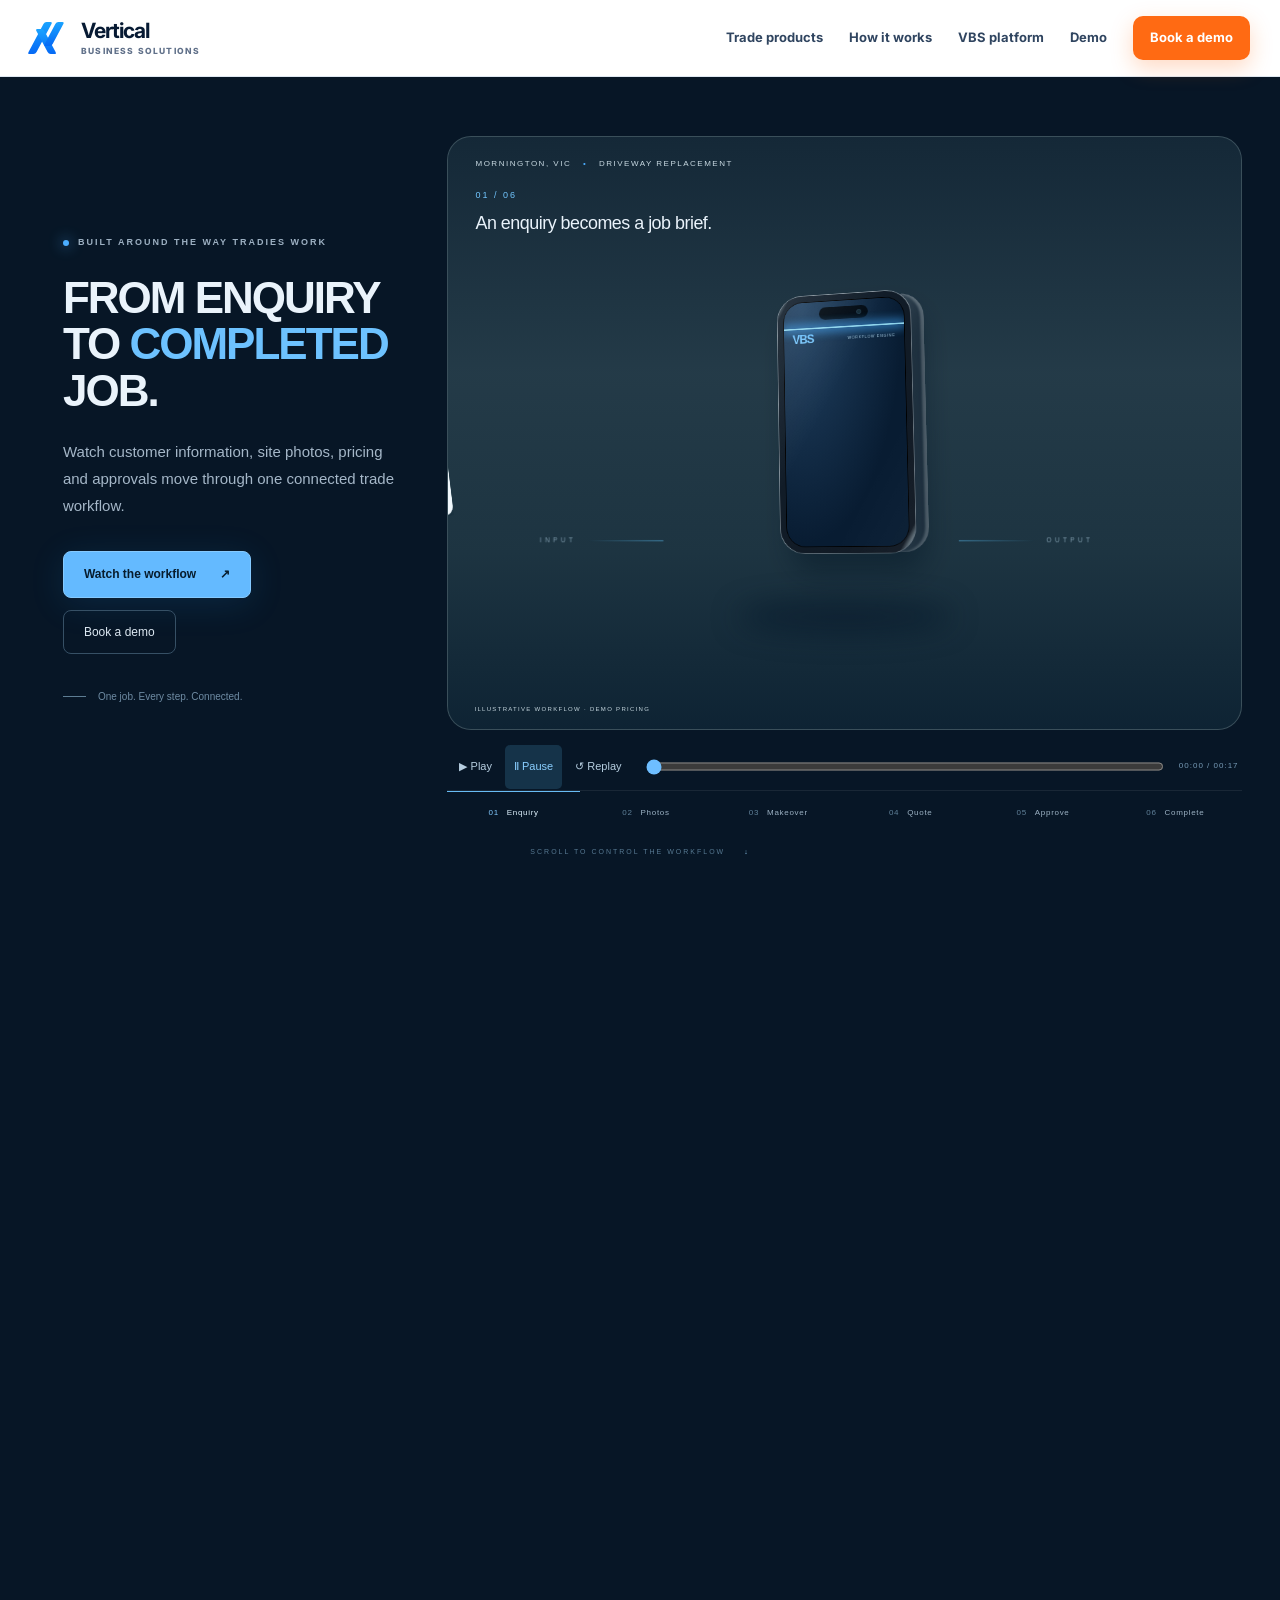
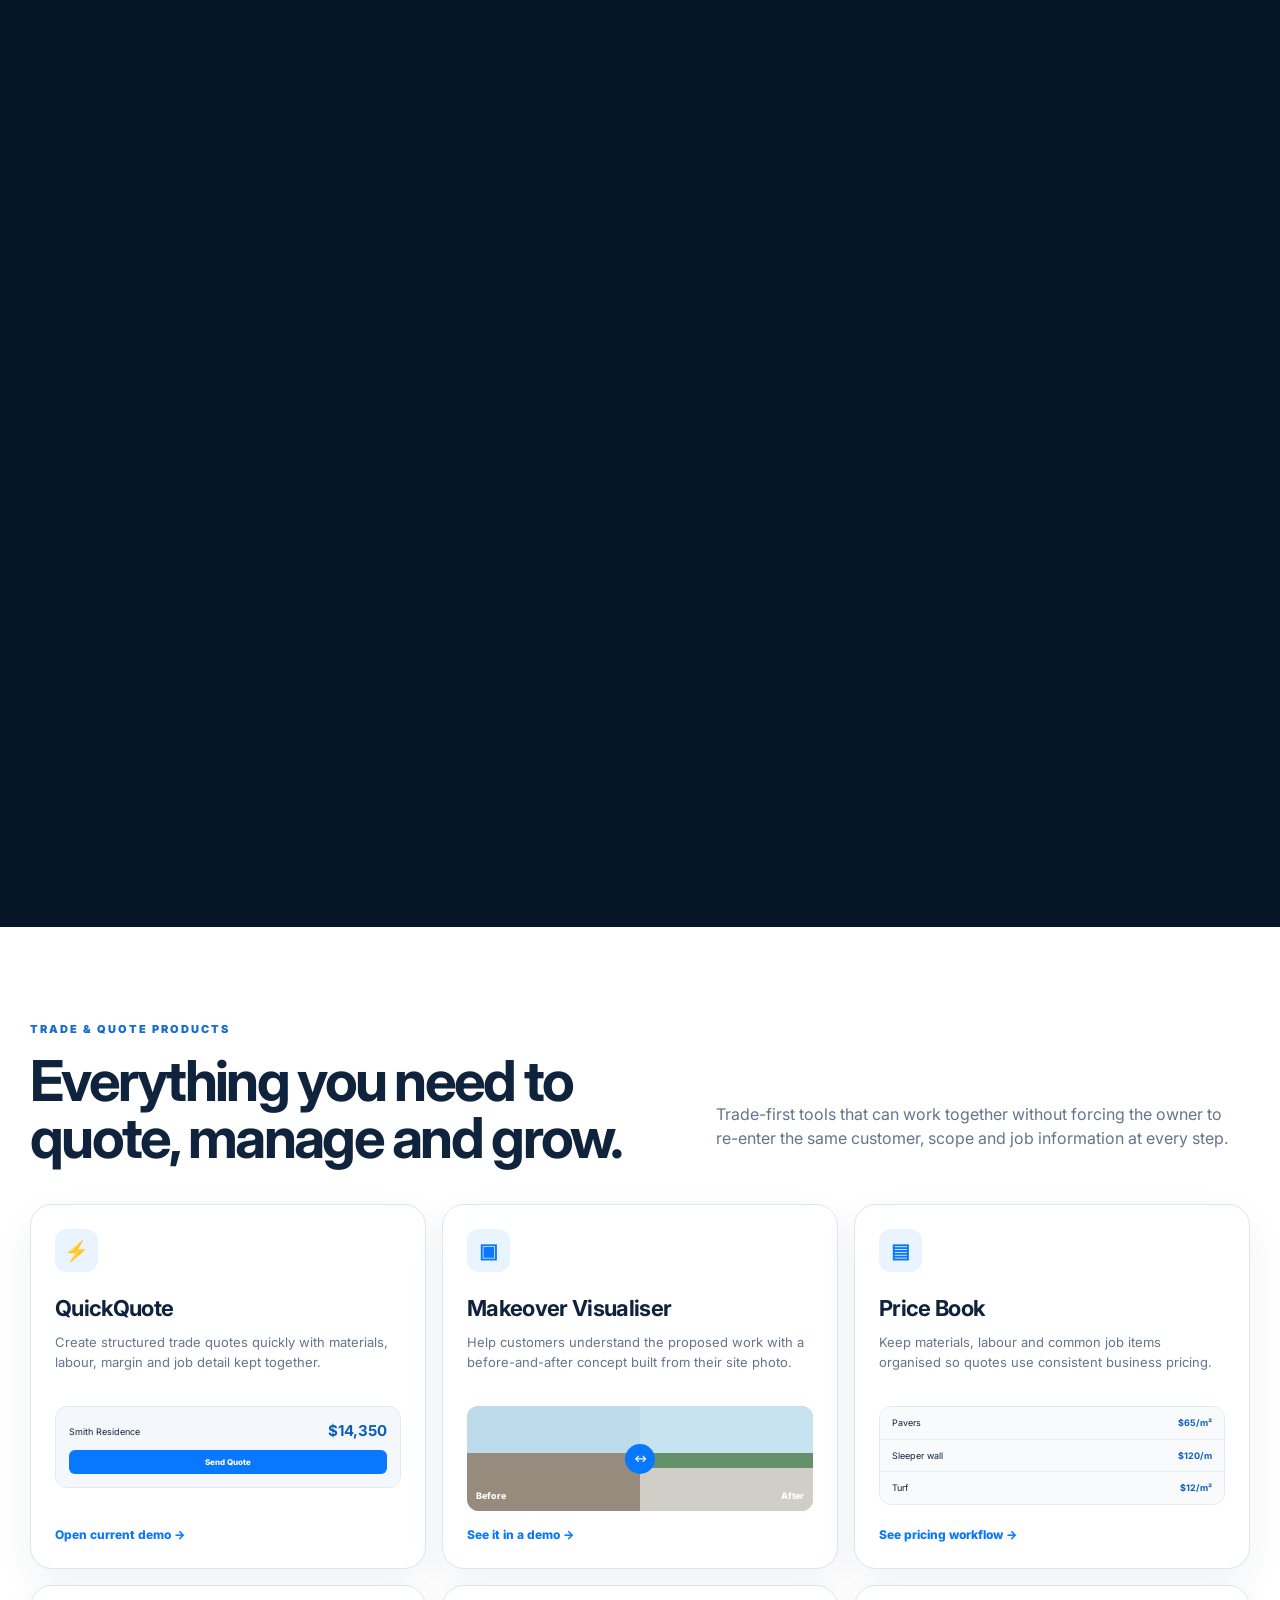
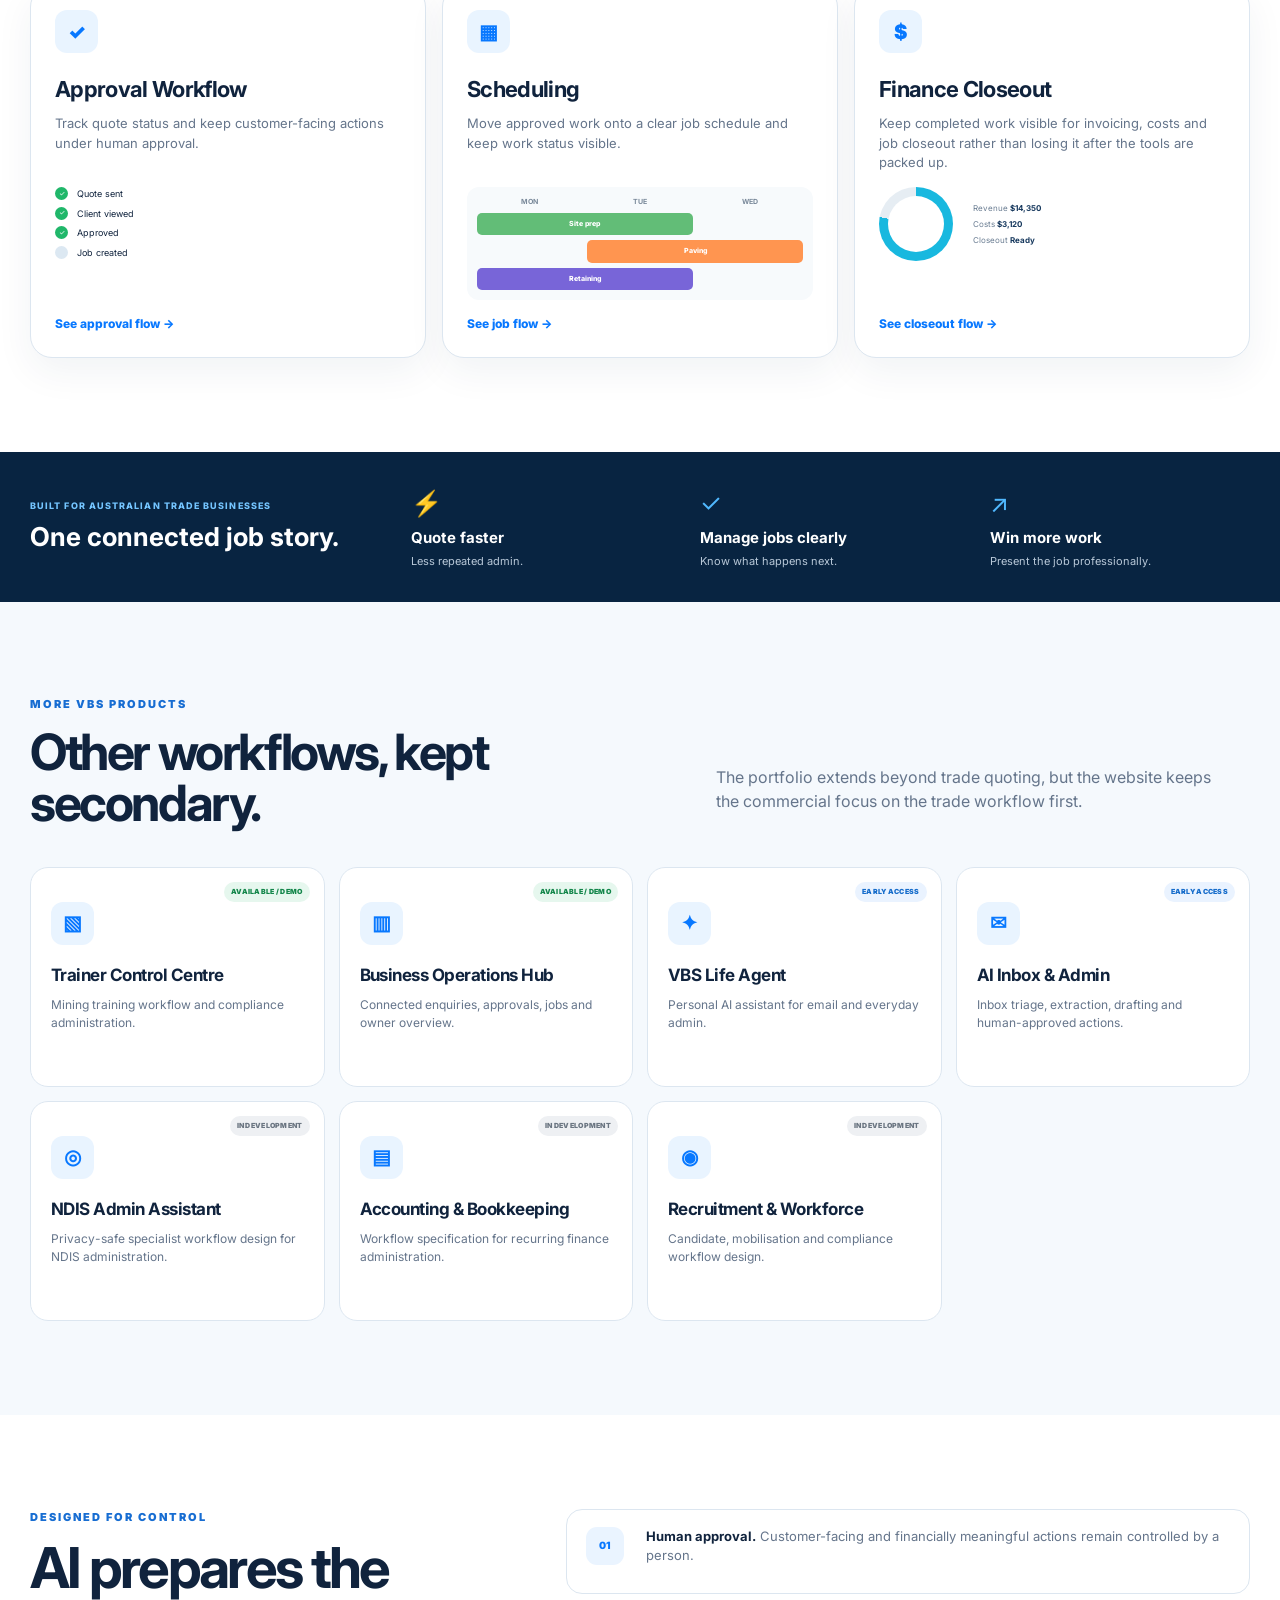
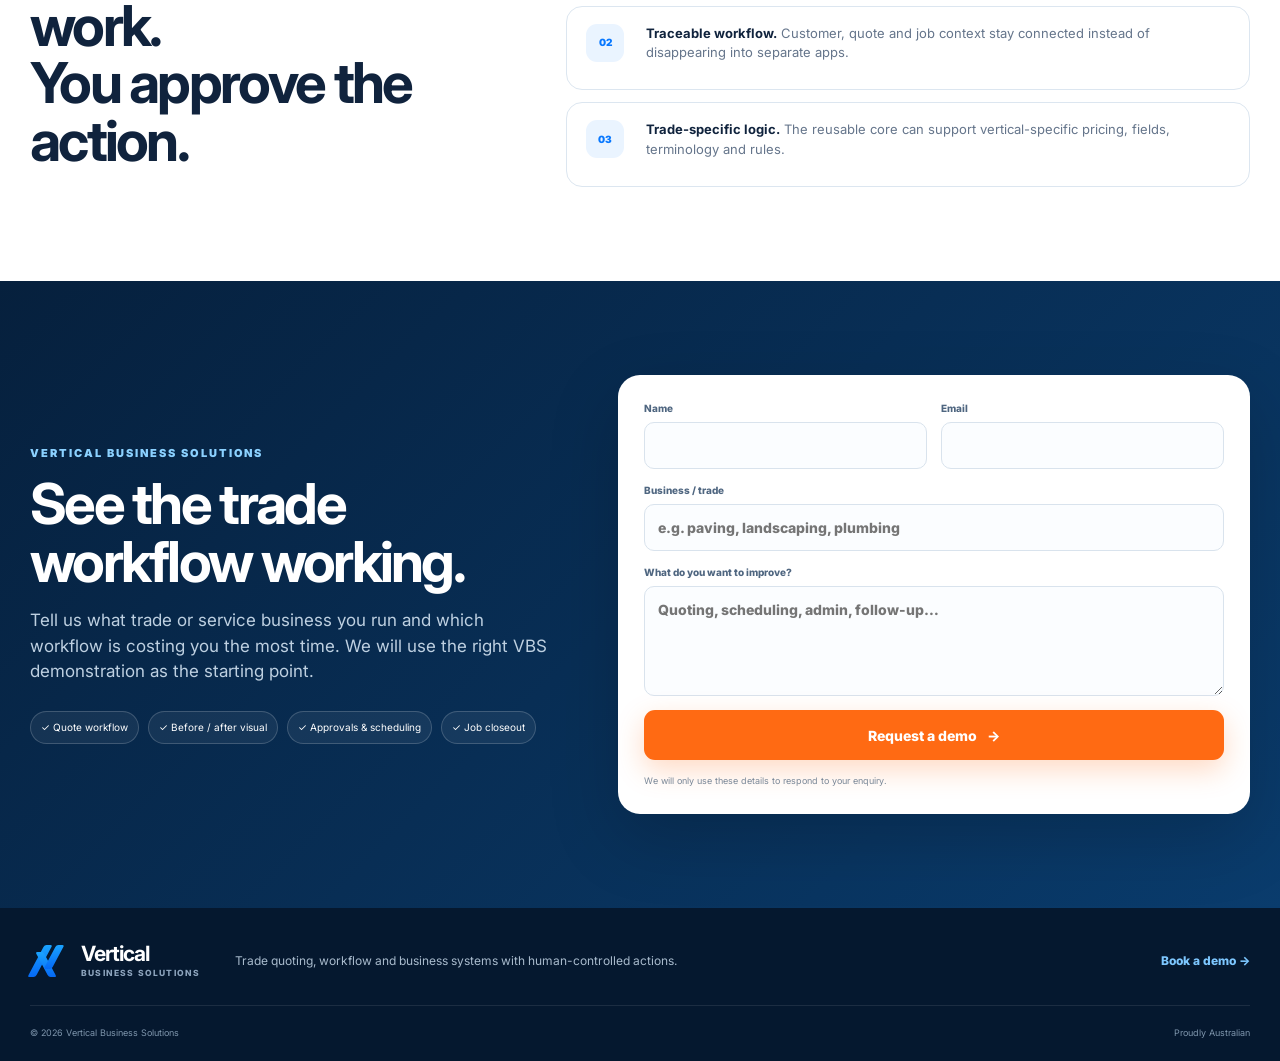
==== commit 7fd896b7: "Add approved cinematic VBS homepage workflow Integrate the reviewed persistent driveway and phone wo" ====
--- a/index.html
+++ b/index.html
@@ -2,7 +2,7 @@
 <html lang="en-AU">
 <head>
   <meta charset="utf-8" />
-  <meta name="viewport" content="width=device-width, initial-scale=1" />
+  <meta name="viewport" content="width=device-width, initial-scale=1, viewport-fit=cover" />
   <meta name="theme-color" content="#071a33" />
   <meta name="description" content="Vertical Business Solutions helps Australian trade businesses quote faster, manage jobs, visualise finished work and keep every step connected." />
   <title>Vertical Business Solutions | Quote Faster. Manage Jobs. Grow.</title>
@@ -10,6 +10,7 @@
   <link rel="preconnect" href="https://fonts.gstatic.com" crossorigin />
   <link href="https://fonts.googleapis.com/css2?family=Inter:wght@400;500;600;700;800;900&display=swap" rel="stylesheet" />
   <link rel="stylesheet" href="styles.css" />
+  <link rel="stylesheet" href="assets/hero/hero.css" />
 </head>
 <body>
   <header class="site-header">
@@ -30,155 +31,71 @@
   </header>
 
   <main id="top">
-    <section class="hero">
-      <div class="hero-glow hero-glow-one"></div>
-      <div class="hero-glow hero-glow-two"></div>
-      <div class="wrap hero-grid">
-        <div class="hero-copy reveal">
-          <p class="eyebrow">Software for Australian trade businesses</p>
-          <h1>Quote faster.<br>Manage jobs.<br><span>Grow your trade business.</span></h1>
-          <p class="hero-text">One connected system for quoting, visualising work, approvals, scheduling and job closeout — designed around the way tradies actually work.</p>
-          <div class="hero-actions">
-            <a class="button primary" href="#products">See Trade &amp; Quote Products <span aria-hidden="true">→</span></a>
-            <a class="button ghost" href="#demo">Request Demo</a>
-          </div>
-          <div class="benefit-row" aria-label="Key benefits">
-            <div><span class="benefit-icon">★</span><b>Win more work</b></div>
-            <div><span class="benefit-icon">⚡</span><b>Save time quoting</b></div>
-            <div><span class="benefit-icon">✓</span><b>Keep jobs on track</b></div>
-            <div><span class="benefit-icon">↗</span><b>Grow profitably</b></div>
-          </div>
-        </div>
-
-        <div class="hero-visual reveal" aria-label="Trade quote and job workflow preview">
-          <div class="trade-scene">
-            <div class="scene-sky"></div>
-            <div class="scene-fence"></div>
-            <div class="scene-garden"><i></i><i></i><i></i><i></i><i></i></div>
-            <div class="scene-paving"></div>
-            <div class="worker-card" aria-hidden="true">
-              <div class="worker-head"></div><div class="worker-body"></div><div class="worker-arm"></div>
-              <span>V</span>
-            </div>
-          </div>
-
-          <div class="laptop">
-            <div class="laptop-screen">
-              <aside>
-                <div class="mini-brand">V</div>
-                <span>Dashboard</span><span class="active">Quotes</span><span>Jobs</span><span>Customers</span><span>Schedule</span><span>Price Book</span><span>Reports</span>
-              </aside>
-              <div class="quote-ui">
-                <div class="quote-top"><div><small>TRADE QUOTE</small><strong>Smith Residence</strong><span>Brighton, VIC</span></div><b>•••</b></div>
-                <div class="quote-content">
-                  <div class="quote-lines">
-                    <div><span>1. Site preparation</span><b>$2,850</b></div>
-                    <div><span>2. Paving</span><b>$7,200</b></div>
-                    <div><span>3. Retaining / edging</span><b>$4,300</b></div>
-                    <div class="quote-total"><span>Total</span><b>$14,350</b></div>
-                    <button type="button" tabindex="-1">Send Quote</button>
-                  </div>
-                  <div class="hero-before-after">
-                    <div class="before-side"><span>Before</span></div>
-                    <div class="after-side"><span>After</span></div>
-                    <div class="hero-reveal-line"><b>↔</b></div>
-                  </div>
-                </div>
-              </div>
-            </div>
-            <div class="laptop-base"></div>
-          </div>
-
-          <div class="phone">
-            <div class="phone-notch"></div>
-            <small>JOB PROGRESS</small>
-            <strong>Smith Residence</strong>
-            <ul>
-              <li class="done">Quote sent</li>
-              <li class="done">Client approved</li>
-              <li class="done">Job scheduled</li>
-              <li class="done">In progress</li>
-              <li class="done">Completed</li>
-            </ul>
-            <div class="phone-complete">Job Completed ✓</div>
-          </div>
-
-          <div class="hero-note">Turn site photos into<br>professional quotes<br>in minutes. <span>↙</span></div>
-        </div>
-      </div>
-    </section>
-
-    <section id="workflow" class="workflow-section section">
-      <div class="wrap">
-        <div class="workflow-heading reveal">
-          <div>
-            <p class="eyebrow blue">VBS Trade &amp; Quote Products</p>
-            <h2>Watch a quote become a completed job.</h2>
-            <p>A visual workflow shows the full journey — from a new enquiry and old site photos to a finished visual, approved quote, scheduled job and closeout.</p>
-          </div>
-          <div class="workflow-actions">
-            <button id="play-workflow" class="button play-button" type="button"><span class="play-icon">▶</span> Play workflow</button>
-            <span>Plays once as you scroll. Replay any time.</span>
-          </div>
-        </div>
-
-        <div class="workflow-shell reveal" data-workflow>
-          <div class="workflow-progress" aria-hidden="true"><span></span></div>
-          <div class="workflow-track">
-            <button type="button" class="workflow-step active" data-step="0" aria-label="Step 1: Enquiry arrives">
-              <div class="step-art enquiry-art">
-                <div class="mail-back"></div>
-                <div class="mail-card"><i>1</i><small>NEW ENQUIRY</small><b>Driveway quote request</b><span>Website lead · 2 min ago</span></div>
-              </div>
-              <span class="step-number">1</span><strong>Enquiry Arrives</strong><p>A new quote request lands in one organised workspace.</p>
-            </button>
-
-            <button type="button" class="workflow-step" data-step="1" aria-label="Step 2: Upload photos">
-              <div class="step-art upload-art">
-                <div class="photo-card photo-one"><div></div></div><div class="photo-card photo-two"><div></div></div>
-                <div class="upload-phone"><div class="mini-scene"></div></div><div class="upload-cloud">↑</div>
-              </div>
-              <span class="step-number">2</span><strong>Upload Photos</strong><p>Add current site photos from a phone or computer.</p>
-            </button>
-
-            <button type="button" class="workflow-step" data-step="2" aria-label="Step 3: Create visuals">
-              <div class="step-art visual-art">
-                <div class="visual-before"><span>Before</span></div><div class="visual-after"><span>After</span></div><div class="visual-swipe"><b>↔</b></div>
-              </div>
-              <span class="step-number">3</span><strong>Create Visuals</strong><p>Show the customer a finished-look concept from their own photo.</p>
-            </button>
-
-            <button type="button" class="workflow-step" data-step="3" aria-label="Step 4: Build quote">
-              <div class="step-art quote-art">
-                <div class="material-chip chip-one">Pavers <b>$65/m²</b></div><div class="material-chip chip-two">Labour <b>$3,200</b></div>
-                <div class="quote-sheet"><small>TRADE QUOTE</small><strong>$14,350</strong><span>Materials + labour</span><em>Send Quote</em></div>
-              </div>
-              <span class="step-number">4</span><strong>Build Quote</strong><p>Pricing, materials and labour assemble into a professional quote.</p>
-            </button>
-
-            <button type="button" class="workflow-step" data-step="4" aria-label="Step 5: Approve and schedule">
-              <div class="step-art approval-art">
-                <div class="approved-card"><small>QUOTE APPROVED</small><b>✓</b><span>Job created</span></div>
-                <div class="calendar-card"><b>APR</b><div><i></i><i></i><i></i><i></i><i></i><i></i></div><span>Paving</span></div>
-              </div>
-              <span class="step-number">5</span><strong>Approve &amp; Schedule</strong><p>The accepted quote becomes a job and moves onto the schedule.</p>
-            </button>
-
-            <button type="button" class="workflow-step" data-step="5" aria-label="Step 6: Job completed">
-              <div class="step-art complete-art">
-                <div class="finished-scene"><div class="finished-garden"></div><div class="finished-paving"></div></div><div class="complete-check">✓</div>
-              </div>
-              <span class="step-number">6</span><strong>Job Completed</strong><p>Track progress, finish the job and move it into closeout.</p>
-            </button>
-          </div>
-          <div class="workflow-mobile-controls">
-            <button type="button" class="previous-step" aria-label="Previous workflow step">←</button>
-            <div class="workflow-dots" aria-label="Workflow navigation"></div>
-            <button type="button" class="next-step" aria-label="Next workflow step">→</button>
-          </div>
-        </div>
-      </div>
-    </section>
+    <section class="vbs-hero vbs-scroll-track vbs-static" id="workflow" aria-labelledby="hero-title">
+ <div class="vbs-sticky-hero">
+  <div class="vbs-hero-layout">
+   <div class="vbs-hero-copy">
+    <p class="vbs-eyebrow"><span></span> BUILT AROUND THE WAY TRADIES WORK</p>
+    <h1 id="vbs-hero-title">FROM ENQUIRY<br> TO <em>COMPLETED</em><br> JOB.</h1>
+    <p class="vbs-intro">Watch customer information, site photos, pricing and approvals move through one connected trade workflow.</p>
+    <div class="vbs-hero-actions"><button type="button" id="vbs-watch" class="vbs-primary" disabled>Watch the workflow <span>↗</span></button><a id="vbs-hero-demo" class="vbs-secondary" href="#demo">Book a demo</a></div>
+    <div class="vbs-copy-footer"><span class="vbs-small-line"></span><span>One job. Every step. Connected.</span></div>
+   </div>
+   <div class="vbs-visual-column">
+    <div class="vbs-scene" id="vbs-scene" aria-label="Animated trade workflow in one persistent residential driveway scene">
+     <picture class="vbs-background"><source media="(max-width: 700px)" srcset="assets/hero/driveway-mobile.webp"><img src="assets/hero/driveway.webp" alt="Modern Australian house, driveway, landscaping and a VBS trade van in warm sunlight" fetchpriority="high" width="1536" height="864" decoding="async"></picture>
+     <div class="vbs-scene-shade"></div>
+     <svg class="vbs-finished-driveway" viewBox="0 0 1536 864" preserveAspectRatio="xMidYMid slice" aria-hidden="true"><defs><pattern id="vbs-finished-pavers" width="48" height="25" patternUnits="userSpaceOnUse" patternTransform="skewX(-16)"><rect width="48" height="25" fill="#aaafa9"/><path d="M0 0H48V25H0Z M24 0V12.5M0 12.5H48M12 12.5V25M36 12.5V25" fill="none" stroke="#707a78" stroke-width="1.6"/></pattern></defs><path id="vbs-driveway-finish" fill="url(#vbs-finished-pavers)" d="M592 299L960 299L1780 864L-220 864Z"/><path id="vbs-finish-edge" fill="none" stroke="#c5c9c1" stroke-width="8" d="M592 299L-220 864M960 299L1780 864"/></svg>
+     <div class="vbs-location-label">MORNINGTON, VIC <span>•</span> DRIVEWAY REPLACEMENT</div>
+     <div class="vbs-scene-heading"><span id="vbs-stage-number">01 / 06</span><strong id="vbs-stage-title">An enquiry becomes a job brief.</strong></div>
+     <div class="vbs-world" id="vbs-world" aria-hidden="true">
+      <div class="vbs-flow-guide vbs-guide-in"><span>INPUT</span><i></i></div><div class="vbs-flow-guide vbs-guide-out"><i></i><span>OUTPUT</span></div>
+      <div class="vbs-beam vbs-beam-in"></div><div class="vbs-beam vbs-beam-out"></div>
+      <div class="vbs-ground-shadow"></div>
+      <div class="vbs-phone vbs-object" id="vbs-phone">
+       <div class="vbs-phone-side"></div><div class="vbs-phone-shell"><div class="vbs-phone-gloss"></div><div class="vbs-phone-screen">
+        <div class="vbs-phone-island"></div><div class="vbs-screen-brand"><span>VBS</span><i>WORKFLOW ENGINE</i></div>
+        <div class="vbs-screen-pane" id="vbs-screen-enquiry"><small>ENQUIRY INTAKE</small><h3>Job brief</h3><div class="vbs-data-row">Sarah Thompson</div><div class="vbs-data-row">Mornington VIC</div><div class="vbs-data-row">Driveway replacement</div><div class="vbs-data-row"><b>42 m²</b><span>3 photos</span></div><div class="vbs-screen-status">Ready for quote →</div></div>
+        <div class="vbs-screen-pane" id="vbs-screen-photos"><small>SITE ASSESSMENT</small><h3>Read the site.</h3><div class="vbs-screen-photo"><div class="vbs-photo-grid"></div><div class="vbs-screen-scan"></div><span class="vbs-measure">42 m²</span></div><div class="vbs-data-row">Surface identified</div><div class="vbs-data-row">Edges mapped ✓</div></div>
+        <div class="vbs-screen-pane" id="vbs-screen-makeover"><small>MAKEOVER VISUALISER</small><h3>See the finish.</h3><div class="vbs-mini-tile-grid"></div><div class="vbs-screen-status">Customer visual ready</div></div>
+        <div class="vbs-screen-pane" id="vbs-screen-quote"><small>PRICE BOOK → QUOTE</small><h3>Every part priced.</h3><div class="vbs-quote-line">Pavers <b>$6,120</b></div><div class="vbs-quote-line">Bedding sand <b>$680</b></div><div class="vbs-quote-line">Roadbase <b>$1,950</b></div><div class="vbs-quote-line">Edging <b>$1,200</b></div><div class="vbs-quote-line">Labour <b>$3,200</b></div><div class="vbs-quote-line">Equipment <b>$1,200</b></div><div class="vbs-screen-total">$14,350</div><small class="vbs-demo-values">DEMO VALUES ONLY</small></div>
+        <div class="vbs-screen-pane" id="vbs-screen-approval"><small>APPROVAL WORKFLOW</small><h3>Customer review</h3><div class="vbs-approval-total">$14,350</div><div class="vbs-approve-button">APPROVE QUOTE <span>✓</span></div><div class="vbs-tap-ring"></div><div class="vbs-approved-stamp">APPROVED ✓</div><div class="vbs-job-created">JOB CREATED</div></div>
+        <div class="vbs-screen-pane" id="vbs-screen-complete"><small>FINANCE CLOSEOUT</small><div class="vbs-complete-check">✓</div><h3>Job complete.</h3><div class="vbs-data-row">Customer approved ✓</div><div class="vbs-data-row">Invoice ready ✓</div><div class="vbs-screen-status">Ready for the next job</div></div>
+        <div class="vbs-portal-scan"></div>
+       </div></div><div class="vbs-phone-portal"></div>
+      </div>
+      <article class="vbs-float-card vbs-object vbs-raw" id="vbs-enquiry"><div class="vbs-card-icon">✉</div><small>NEW ENQUIRY</small><h3>Sarah Thompson</h3><p>Mornington, VIC</p><div class="vbs-raw-message">“We’d like to replace<br>our old driveway…”</div><div class="vbs-loose-chips"><span>42 m² driveway</span><span>3 site photos ↗</span></div></article>
+      <div class="vbs-chip vbs-object vbs-loose" id="vbs-chip-name">Sarah Thompson</div><div class="vbs-chip vbs-object vbs-loose" id="vbs-chip-area">42 m²</div><div class="vbs-chip vbs-object vbs-loose" id="vbs-chip-location">Mornington VIC</div>
+      <article class="vbs-float-card vbs-object" id="vbs-brief"><small>STRUCTURED JOB BRIEF</small><h3>Driveway replacement</h3><dl><dt>CUSTOMER</dt><dd>Sarah Thompson</dd><dt>AREA / LOCATION</dt><dd>42 m² · Mornington VIC</dd></dl><div class="vbs-card-status">Ready for quote →</div></article>
+      <div class="vbs-site-photo vbs-object" id="vbs-photo1"><div class="vbs-photo-surface"></div><span>01 / EXISTING DRIVEWAY</span></div><div class="vbs-site-photo vbs-object" id="vbs-photo2"><div class="vbs-photo-surface vbs-crop2"></div><span>02 / ACCESS & EDGES</span></div><div class="vbs-site-photo vbs-object" id="vbs-photo3"><div class="vbs-photo-surface vbs-crop3"></div><span>03 / SITE DETAIL</span></div>
+      <article class="vbs-float-card vbs-object vbs-compact" id="vbs-assessment"><small>SITE ASSESSMENT</small><h3>42 m² mapped.</h3><p>Surface · edges · access</p><div class="vbs-card-status">Ready to visualise →</div></article>
+      <div class="vbs-site-model vbs-object" id="vbs-model">
+       <div class="vbs-model-caption"><span>EXISTING SURFACE</span><b id="vbs-model-label">→ PROPOSED FINISH</b></div>
+       <div class="vbs-model-stack"><div class="vbs-material-plane vbs-base-plane" id="vbs-base-plane"></div><div class="vbs-material-plane vbs-sand-plane" id="vbs-sand-plane"></div><div class="vbs-material-plane vbs-old-plane" id="vbs-old-plane"><div class="vbs-old-grid"></div></div><div class="vbs-material-plane vbs-paver-plane" id="vbs-paver-plane"></div><div class="vbs-material-plane vbs-edging-plane" id="vbs-edging-plane"></div><div class="vbs-scan-plane" id="vbs-scan-plane"></div><div class="vbs-fragments" id="vbs-fragments"></div></div>
+       <div class="vbs-compare-label"><span>BEFORE</span><i></i><span>PROPOSED</span></div>
+      </div>
+      <article class="vbs-float-card vbs-object vbs-compact" id="vbs-concept"><small>VISUAL CONCEPT</small><h3>Before → proposed.</h3><div class="vbs-concept-swatch"></div><div class="vbs-card-status">Customer visual ready →</div></article>
+      <div class="vbs-material-tag vbs-object" id="vbs-tag-pavers"><span>01</span><div>PAVERS<small>60 m²</small></div><b>$6,120</b></div><div class="vbs-material-tag vbs-object" id="vbs-tag-sand"><span>02</span><div>BEDDING SAND<small>4.5 m³</small></div><b>$680</b></div><div class="vbs-material-tag vbs-object" id="vbs-tag-base"><span>03</span><div>ROADBASE<small>6 m³</small></div><b>$1,950</b></div><div class="vbs-material-tag vbs-object" id="vbs-tag-edging"><span>04</span><div>EDGING<small>45 m</small></div><b>$1,200</b></div><div class="vbs-material-tag vbs-object" id="vbs-tag-labour"><span>05</span><div>LABOUR<small>32 hrs</small></div><b>$3,200</b></div><div class="vbs-material-tag vbs-object" id="vbs-tag-equipment"><span>06</span><div>EQUIPMENT<small>2 days</small></div><b>$1,200</b></div>
+      <div class="vbs-worker-icon vbs-object" id="vbs-worker-icon"><svg viewBox="0 0 90 110"><path d="M29 29Q27 7 45 7T61 29" fill="#f0ad51"/><circle cx="45" cy="37" r="14" fill="#d1b39c"/><path d="M18 86V62L35 53H55L72 62V86Z" fill="#fbac39"/><path d="M30 56V86M59 56V86" stroke="#f0f8ee" stroke-width="7"/><path d="M32 87V109M58 87V109" stroke="#233f52" stroke-width="13"/></svg></div>
+      <div class="vbs-equipment-icon vbs-object" id="vbs-equipment-icon"><svg viewBox="0 0 100 90"><path d="M21 17L48 5 63 36" fill="none" stroke="#c8d5d7" stroke-width="7"/><path d="M22 37H74L85 66H15Z" fill="#e8a252"/><path d="M10 71H88L94 82H8Z" fill="#718594"/><rect x="37" y="25" width="25" height="22" rx="4" fill="#1d3b50"/></svg></div>
+      <article class="vbs-float-card vbs-object vbs-quote-card" id="vbs-quote"><div class="vbs-quote-brand">VBS <span>QUICKQUOTE</span></div><small>TRADE QUOTE / DEMONSTRATION</small><h3>Driveway replacement</h3><p>Prepared for Sarah Thompson</p><div class="vbs-quote-amount">$14,350<small>AUD · DEMO TOTAL</small></div><div class="vbs-quote-cta">VIEW / APPROVE QUOTE ↗</div></article>
+      <article class="vbs-float-card vbs-object vbs-job-card" id="vbs-job"><small>JOB CREATED ✓</small><h3>Driveway installation</h3><p>Sarah Thompson · Crew A</p><div class="vbs-card-status">Ready to schedule →</div></article>
+      <div class="vbs-calendar vbs-object" id="vbs-calendar"><small>SCHEDULING</small><header><b>TUESDAY</b><span>CREW A</span></header><div class="vbs-calendar-lines"><span>07:00</span><i></i><span>08:00</span><i></i><span>09:00</span><i></i></div><div class="vbs-calendar-slot"><b>Driveway installation</b><span>Sarah Thompson · Crew A</span><strong>SCHEDULED ✓</strong></div></div>
+      <div class="vbs-job-progress vbs-object" id="vbs-job-progress"><small>ON SITE → COMPLETE</small><div class="vbs-progress-line"><i></i></div><div class="vbs-progress-steps"><span>Site prep</span><span>Base</span><span>Paving</span><span>Finishing</span><span>Complete</span></div></div>
+      <div class="vbs-outcome vbs-object" id="vbs-outcome-invoice"><span>✓</span><div>Invoice ready<small>FINANCE CLOSEOUT</small></div></div><div class="vbs-outcome vbs-object" id="vbs-outcome-customer"><span>✓</span><div>Customer approved<small>JOB CLOSED</small></div></div><div class="vbs-outcome vbs-object" id="vbs-outcome-revenue"><span>↗</span><div>Revenue / margin<small>READY FOR NEXT JOB</small></div></div>
+      <div class="vbs-particles" id="vbs-particles"></div>
+     </div>
+     <div class="vbs-finish-message"><small>FROM ENQUIRY TO COMPLETED JOB.</small><strong>ONE CONNECTED WORKFLOW.</strong><a id="vbs-products-cta" href="#products">See the trade products ↗</a></div>
+     <div class="vbs-scene-note">ILLUSTRATIVE WORKFLOW · DEMO PRICING</div>
+     <div class="vbs-reduced-summary"><b>One connected workflow.</b><p>Enquiry → Visual → Quote → Approved Job → Complete</p></div>
+    </div>
+    <div class="vbs-controls"><div class="vbs-transport"><button type="button" id="vbs-play" aria-label="Play workflow" disabled>▶ <span>Play</span></button><button type="button" id="vbs-pause" aria-label="Pause workflow" disabled>Ⅱ <span>Pause</span></button><button type="button" id="vbs-replay" aria-label="Replay workflow" disabled>↺ <span>Replay</span></button></div><label class="vbs-scrubber-label"><span class="vbs-sr-only">Workflow progress in seconds</span><input id="vbs-scrubber" type="range" min="0" max="17" step="0.01" value="0" aria-label="Workflow progress in seconds" disabled></label><output id="vbs-time">00:00 / 00:17</output></div>
+    <ol class="vbs-stage-nav" aria-label="Jump to a workflow stage"><li><button type="button" data-time="0" disabled>01 <span>Enquiry</span></button></li><li><button type="button" data-time="2.5" disabled>02 <span>Photos</span></button></li><li><button type="button" data-time="5" disabled>03 <span>Makeover</span></button></li><li><button type="button" data-time="8" disabled>04 <span>Quote</span></button></li><li><button type="button" data-time="11" disabled>05 <span>Approve</span></button></li><li><button type="button" data-time="13.5" disabled>06 <span>Complete</span></button></li></ol>
+   </div>
+  </div><div class="vbs-scroll-hint">SCROLL TO CONTROL THE WORKFLOW <span>↓</span></div>
+ </div>
+<div class="vbs-sr-only" id="vbs-stage-announcement" role="status" aria-live="polite"></div>
+</section>
 
     <section id="products" class="section products-section">
       <div class="wrap">
@@ -301,6 +218,10 @@
     <div class="wrap footer-bottom"><span>© <span id="year"></span> Vertical Business Solutions</span><span>Proudly Australian</span></div>
   </footer>
 
-  <script src="script.js"></script>
+  <script src="script.js" defer></script>
+  <script src="assets/hero/gsap.min.js" defer></script>
+  <script src="assets/hero/ScrollTrigger.min.js" defer></script>
+  <script src="assets/hero/hero.js" defer></script>
+  <!-- Netlify Forms enabled for demo-request -->
 </body>
 </html>
--- a/assets/hero/hero.css
+++ b/assets/hero/hero.css
@@ -0,0 +1,364 @@
+/* Approved VBS cinematic workflow. Styles scoped to the hero. */
+.vbs-hero{color-scheme:dark;--navy:#071626;--blue:#4baeff;--ink:#eaf3fb;--muted:#9db0c2;--orange:#efaa57;--green:#60d5a4}
+.vbs-hero *{box-sizing:border-box}
+.vbs-hero{scroll-behavior:smooth}
+.vbs-hero{margin:0;background:var(--navy);color:var(--ink);font:15px/1.55 -apple-system,BlinkMacSystemFont,"Segoe UI",sans-serif}
+.vbs-hero button,.vbs-hero a,.vbs-hero input{-webkit-tap-highlight-color:transparent}
+.vbs-hero button,.vbs-hero input{font:inherit}
+.vbs-hero button{cursor:pointer}
+.vbs-hero a{color:inherit;text-decoration:none}
+.vbs-hero button:focus-visible,.vbs-hero a:focus-visible,.vbs-hero input:focus-visible{outline:3px solid var(--blue);outline-offset:5px}
+.vbs-hero button{min-height:44px;border:0}
+.vbs-hero header.vbs-topbar{height:90px;display:flex;align-items:center;justify-content:space-between;padding:0 5%;border-bottom:1px solid #ffffff0d}
+.vbs-hero .vbs-brand{display:flex;align-items:center;gap:13px;font-size:9px;letter-spacing:1.5px;line-height:1.6}
+.vbs-hero .vbs-brand b{font-size:13px;letter-spacing:3.1px}
+.vbs-hero .vbs-brand-mark{font-size:28px;font-weight:800;letter-spacing:-2px;color:#fff}
+.vbs-hero .vbs-brand-mark span{color:var(--blue)}
+.vbs-hero .vbs-review-tag{font-size:9px;letter-spacing:2px;color:var(--muted)}
+.vbs-hero .vbs-review-tag i{font-style:normal;background:#133249;color:var(--blue);padding:5px;margin-left:9px}
+.vbs-hero .vbs-review-link{font-size:12px;color:#b1c3d2}
+.vbs-hero.vbs-scroll-track{height:450vh;position:relative}
+.vbs-hero .vbs-sticky-hero{position:sticky;top:0;min-height:700px;height:100svh;max-height:1050px;display:flex;flex-direction:column;justify-content:center;padding:38px 0 22px}
+.vbs-hero .vbs-hero-layout{width:94%;max-width:1740px;margin:0 auto;display:grid;grid-template-columns:34% 66%;align-items:center}
+.vbs-hero .vbs-hero-copy{padding:0 8% 60px 6%}
+.vbs-hero .vbs-eyebrow{font-size:9px;letter-spacing:2px;font-weight:700;color:var(--muted);margin:0 0 25px;display:flex;gap:9px;align-items:center}
+.vbs-hero .vbs-eyebrow>span{width:6px;height:6px;border-radius:50%;background:var(--blue);box-shadow:0 0 14px var(--blue)}
+.vbs-hero h1{font-size:clamp(38px,4.1vw,74px);line-height:1.06;letter-spacing:-2.8px;font-weight:750;margin:0 0 24px}
+.vbs-hero h1 em{font-style:normal;color:#6dc2ff}
+.vbs-hero .vbs-intro{color:#a5b7c8;font-size:15px;max-width:345px;line-height:1.8;margin:0 0 32px}
+.vbs-hero .vbs-hero-actions{display:flex;flex-direction:column;gap:12px;align-items:flex-start}
+.vbs-hero .vbs-primary{background:#64baff;color:#071c2d;border:1px solid #85caff;border-radius:8px;padding:13px 20px;font-size:12px;font-weight:750;box-shadow:0 6px 35px #2799ee22}
+.vbs-hero .vbs-primary span{margin-left:20px}
+.vbs-hero .vbs-secondary{background:transparent;color:#dce8f2;border:1px solid #365065;border-radius:8px;padding:11px 20px;font-size:12px}
+.vbs-hero .vbs-copy-footer{display:flex;gap:12px;align-items:center;margin-top:35px;color:#6f8ca4;font-size:10px}
+.vbs-hero .vbs-small-line{width:23px;height:1px;background:#5d7d93}
+.vbs-hero .vbs-visual-column{min-width:0}
+.vbs-hero .vbs-scene{position:relative;height:clamp(500px,72vh,700px);max-height:760px;overflow:hidden;border-radius:24px;border:1px solid #ffffff17;background:#263d4a;isolation:isolate}
+.vbs-hero .vbs-background,.vbs-hero .vbs-background img,.vbs-hero .vbs-scene-shade,.vbs-hero .vbs-finished-driveway{position:absolute;width:100%;height:100%;inset:0}
+.vbs-hero .vbs-background img{object-fit:cover;object-position:55% 50%;filter:brightness(.77) saturate(.74)}
+.vbs-hero .vbs-scene-shade{background:linear-gradient(180deg,#05162788 0%,#051b2c12 40%,#051c2a45 70%,#071c2dc7 100%);z-index:1}
+.vbs-hero .vbs-finished-driveway{opacity:0;z-index:0;mix-blend-mode:multiply;pointer-events:none}
+.vbs-hero .vbs-location-label{position:absolute;z-index:8;left:27px;top:21px;font-size:8px;letter-spacing:1.5px;color:#c8d9e2}
+.vbs-hero .vbs-location-label span{color:var(--blue);margin:0 8px}
+.vbs-hero .vbs-scene-heading{position:absolute;z-index:8;left:27px;top:52px;display:flex;flex-direction:column;gap:7px}
+.vbs-hero .vbs-scene-heading>span{font-size:9px;letter-spacing:2px;color:#72c6ff}
+.vbs-hero .vbs-scene-heading strong{font-size:clamp(15px,1.4vw,22px);font-weight:500;letter-spacing:-.5px}
+.vbs-hero .vbs-scene-note{position:absolute;z-index:8;bottom:14px;left:26px;font-size:6px;letter-spacing:1.3px;color:#c6d7df}
+.vbs-hero .vbs-world{width:960px;height:650px;position:absolute;left:50%;top:50%;transform-origin:center center;perspective:1200px;pointer-events:none;z-index:3;transform-style:preserve-3d}
+.vbs-hero .vbs-object{position:absolute;left:0;top:0;transform-style:preserve-3d}
+.vbs-hero .vbs-ground-shadow{position:absolute;width:260px;height:35px;border-radius:50%;background:#03152890;filter:blur(18px);left:350px;top:530px}
+.vbs-hero .vbs-flow-guide{position:absolute;top:449px;font-size:8px;letter-spacing:4px;color:#b8d7ea;display:flex;align-items:center;gap:13px;opacity:.65}
+.vbs-hero .vbs-guide-in{left:110px}
+.vbs-hero .vbs-guide-out{left:618px}
+.vbs-hero .vbs-flow-guide i{display:block;width:93px;height:1px;background:linear-gradient(90deg,transparent,#60c8ff)}
+.vbs-hero .vbs-guide-out i{background:linear-gradient(90deg,#60c8ff,transparent)}
+.vbs-hero .vbs-beam{position:absolute;top:330px;width:270px;height:1px;background:linear-gradient(90deg,transparent,#61c4ffc0);box-shadow:0 0 12px #46adff;opacity:0;transform-origin:right center}
+.vbs-hero .vbs-beam-in{left:145px}
+.vbs-hero .vbs-beam-out{left:543px;transform-origin:left center;transform:rotate(-9deg);background:linear-gradient(90deg,#61c4ff,transparent)}
+.vbs-hero .vbs-phone{width:185px;height:350px;z-index:40}
+.vbs-hero .vbs-phone-shell{position:absolute;inset:0;background:linear-gradient(120deg,#eff4f6,#697b85 2%,#111e2b 5%,#111923 94%,#a8bdc6 98%,#eff6f8);border-radius:34px;padding:8px;box-shadow:14px 26px 38px #0012216b,0 0 0 1px #f2f6fa88;overflow:hidden}
+.vbs-hero .vbs-phone-side{position:absolute;left:6px;top:2px;width:185px;height:348px;background:linear-gradient(90deg,#aebec4,#203241);border-radius:33px;transform:translateZ(-12px) translateX(10px);box-shadow:inset -5px 0 3px #d1dee155}
+.vbs-hero .vbs-phone-screen{position:relative;width:100%;height:100%;overflow:hidden;background:radial-gradient(at 15% 0%,#234465,#081c32 70%);border-radius:27px;border:1px solid #000;transform:translateZ(1px)}
+.vbs-hero .vbs-phone-island{position:absolute;top:8px;width:68px;height:17px;background:#020b14;border-radius:20px;left:50%;transform:translateX(-50%);z-index:5}
+.vbs-hero .vbs-phone-island:after{content:"";width:5px;height:5px;border:1px solid #253f52;background:#122834;position:absolute;right:9px;top:5px;border-radius:50%}
+.vbs-hero .vbs-screen-brand{display:flex;justify-content:space-between;align-items:center;padding:39px 12px 0}
+.vbs-hero .vbs-screen-brand span{font-size:16px;font-weight:800;letter-spacing:-1px;color:#7ac9ff}
+.vbs-hero .vbs-screen-brand i{font-size:5px;letter-spacing:1px;color:#aac9de;font-style:normal}
+.vbs-hero .vbs-screen-pane{position:absolute;inset:73px 12px 12px;opacity:0;font-size:9px}
+.vbs-hero .vbs-screen-pane small{font-size:6px;letter-spacing:1px;color:#76b8e3}
+.vbs-hero .vbs-screen-pane h3{font-size:16px;font-weight:600;margin:7px 0 13px;letter-spacing:-.5px}
+.vbs-hero .vbs-data-row{padding:9px 7px;margin:6px 0;background:#ffffff08;border:1px solid #ffffff12;border-radius:5px;display:flex;justify-content:space-between}
+.vbs-hero .vbs-screen-status{color:#85d2ff;background:#1c588047;margin-top:14px;padding:8px 6px;border:1px solid #5ca0c244;border-radius:5px;font-size:7px}
+.vbs-hero .vbs-phone-gloss{position:absolute;inset:0;z-index:10;background:linear-gradient(120deg,#ffffff1a,transparent 40%,transparent 70%,#ffffff07);pointer-events:none}
+.vbs-hero .vbs-phone-portal{position:absolute;inset:-5px;border:2px solid #6bbdff;border-radius:39px;opacity:0;box-shadow:0 0 22px #53b9ff,0 0 60px #248cfd77;transform:translateZ(-3px)}
+.vbs-hero .vbs-portal-scan{position:absolute;top:35px;left:0;width:100%;height:2px;background:#9ee8ff;box-shadow:0 0 14px 3px #42aaff;z-index:15;opacity:0}
+.vbs-hero .vbs-float-card{width:237px;color:#152b3a;background:linear-gradient(125deg,#fff,#f0f7fc);border:1px solid #e5eff4;border-radius:13px;padding:19px;box-shadow:0 20px 45px #031c2b5c;z-index:50}
+.vbs-hero .vbs-float-card small{display:block;font-size:7px;letter-spacing:1.5px;color:#397ca6;font-weight:700}
+.vbs-hero .vbs-float-card h3{font-size:16px;line-height:1.25;margin:9px 0 7px;letter-spacing:-.5px}
+.vbs-hero .vbs-float-card p{font-size:10px;color:#667a89;margin:0 0 10px}
+.vbs-hero .vbs-card-icon{display:inline-block;font-size:25px;color:#397ca6;margin-bottom:12px}
+.vbs-hero .vbs-raw{border-top:3px solid #5eb4ec;width:232px}
+.vbs-hero .vbs-raw-message{font-size:12px;line-height:1.5;color:#3b5262;border-left:2px solid #d5e7f1;padding-left:8px;margin:13px 0}
+.vbs-hero .vbs-loose-chips{display:flex;flex-wrap:wrap;gap:6px}
+.vbs-hero .vbs-loose-chips span{font-size:8px;background:#e5f0f7;padding:5px 6px;border-radius:4px;transform:rotate(-2deg)}
+.vbs-hero .vbs-loose-chips span:last-child{transform:rotate(3deg)}
+.vbs-hero .vbs-chip{background:#d9efff;border:1px solid #8acdff;color:#184566;padding:6px 10px;border-radius:6px;font-size:10px;white-space:nowrap;z-index:65;box-shadow:0 10px 20px #05243433}
+.vbs-hero .vbs-float-card dl{margin:13px 0}
+.vbs-hero .vbs-float-card dt{font-size:6px;letter-spacing:1px;color:#8396a2;margin-top:12px}
+.vbs-hero .vbs-float-card dd{font-size:11px;margin:3px 0;font-weight:600}
+.vbs-hero .vbs-card-status{background:#e0f1fc;color:#2c789f;padding:7px;border-radius:4px;font-size:8px;margin-top:12px}
+.vbs-hero .vbs-site-photo{width:220px;height:157px;background:#fff;border:7px solid #fff;border-bottom:26px solid #fff;border-radius:5px;box-shadow:0 20px 35px #08263465;z-index:45}
+.vbs-hero .vbs-site-photo .vbs-photo-surface{height:100%;background:url('driveway.webp') center 70%/cover}
+.vbs-hero .vbs-site-photo .vbs-crop2{background-size:190%;background-position:95% 50%}
+.vbs-hero .vbs-site-photo .vbs-crop3{background-size:210%;background-position:30% 80%}
+.vbs-hero .vbs-site-photo>span{position:absolute;bottom:-21px;left:3px;font-size:6px;letter-spacing:1px;color:#506675}
+.vbs-hero .vbs-screen-photo{height:118px;position:relative;overflow:hidden;border-radius:6px;background:url('driveway-mobile.webp') center/cover}
+.vbs-hero .vbs-photo-grid{position:absolute;inset:0;background:repeating-linear-gradient(0deg,transparent 0 18px,#89d1ff80 19px 20px),repeating-linear-gradient(90deg,transparent 0 20px,#89d1ff80 21px 22px);opacity:.7}
+.vbs-hero .vbs-screen-scan{position:absolute;top:0;width:100%;height:2px;background:#93e9ff;box-shadow:0 0 10px #46c8ff}
+.vbs-hero .vbs-measure{position:absolute;bottom:10px;left:12px;background:#0a273ccc;color:#9adfff;font-size:11px;padding:3px 8px;border:1px solid #87deff}
+.vbs-hero .vbs-compact{width:225px}
+.vbs-hero .vbs-mini-tile-grid{height:146px;border-radius:6px;background:repeating-linear-gradient(0deg,transparent 0 16px,#768790 17px 18px),repeating-linear-gradient(90deg,#abb7b8 0 25px,#73858d 26px 27px);transform:perspective(500px) rotateX(20deg);border:4px solid #dae2dc}
+.vbs-hero .vbs-site-model{width:330px;height:265px;z-index:55}
+.vbs-hero .vbs-model-caption{display:flex;justify-content:space-between;font-size:6px;letter-spacing:1px;background:#08253abf;padding:8px;border:1px solid #9cddff44;border-radius:5px;position:absolute;top:-13px;width:100%;transform:translateZ(45px)}
+.vbs-hero .vbs-model-caption b{color:#96d7ff;font-size:6px}
+.vbs-hero .vbs-model-stack{position:absolute;left:10px;top:57px;width:310px;height:188px;transform-style:preserve-3d;transform:rotateX(53deg) rotateZ(-14deg);perspective:1000px}
+.vbs-hero .vbs-material-plane{position:absolute;inset:0;width:310px;height:188px;transform-style:preserve-3d;border-radius:2px;box-shadow:7px 9px 12px #081a2c77;backface-visibility:visible}
+.vbs-hero .vbs-base-plane{background:repeating-conic-gradient(#818986 0% 25%,#737c78 0% 50%) 0 0/7px 7px;border:7px solid #64706a;transform:translateZ(-26px)}
+.vbs-hero .vbs-sand-plane{background:radial-gradient(#9c8b69 1px,transparent 1px),#c9b38c;background-size:4px 4px;border:5px solid #b9a179;transform:translateZ(-12px)}
+.vbs-hero .vbs-old-plane{background:linear-gradient(115deg,#bbc0b6,#9aa49e);border:4px solid #9aa49e;transform:translateZ(0px);overflow:hidden}
+.vbs-hero .vbs-old-grid{position:absolute;inset:0;background:linear-gradient(60deg,transparent 37%,#6f787380 37.4%,transparent 38%),linear-gradient(-25deg,transparent 65%,#687672aa 65.4%,transparent 66%),linear-gradient(90deg,transparent 48%,#78877e 48.5%,transparent 49%)}
+.vbs-hero .vbs-paver-plane{display:grid;grid-template-columns:repeat(10,1fr);grid-template-rows:repeat(6,1fr);gap:2px;background:transparent;box-shadow:none;transform:translateZ(2px)}
+.vbs-hero .vbs-paver-tile{background:linear-gradient(135deg,#c8ccc3,#9daaa9);border:1px solid #849490;border-bottom:4px solid #697b77;box-shadow:1px 1px 2px #243e4433;border-radius:1px;will-change:transform}
+.vbs-hero .vbs-edging-plane{background:none;border:7px solid #d4d8c7;box-shadow:none;transform:translateZ(4px)}
+.vbs-hero .vbs-scan-plane{height:188px;width:3px;background:#b5f3ff;position:absolute;left:0;top:0;box-shadow:0 0 18px 10px #42caff77;transform:translateZ(45px);opacity:0}
+.vbs-hero .vbs-fragments{position:absolute;inset:0;transform:translateZ(5px);pointer-events:none}
+.vbs-hero .vbs-fragment{position:absolute;width:17px;height:18px;background:#afb8ab;box-shadow:0 2px 2px #728375}
+.vbs-hero .vbs-compare-label{position:absolute;top:245px;left:25px;width:270px;display:flex;gap:7px;align-items:center;font-size:6px;letter-spacing:1px;color:#d3e7f4}
+.vbs-hero .vbs-compare-label i{height:2px;flex:1;background:linear-gradient(90deg,#aab9c2,#68c7ff);position:relative}
+.vbs-hero .vbs-compare-label i:after{content:"↔";position:absolute;left:50%;top:-8px;color:#e8f6ff}
+.vbs-hero .vbs-concept-swatch{height:55px;background:repeating-linear-gradient(0deg,transparent 0 12px,#7e929b 13px 14px),repeating-linear-gradient(90deg,#b9c7c5 0 23px,#7a8e96 24px 25px);border:3px solid #d1d8c4;border-radius:4px;margin-top:10px}
+.vbs-hero .vbs-material-tag{display:flex;width:207px;align-items:center;gap:10px;background:#09283fe8;border:1px solid #68bbeb80;color:#ecf6fd;border-radius:7px;padding:10px;box-shadow:0 12px 28px #031e3688;z-index:60;font-size:8px;letter-spacing:.5px}
+.vbs-hero .vbs-material-tag>span{color:#65baff;font-size:8px;border:1px solid #6fcbff55;padding:5px;border-radius:3px}
+.vbs-hero .vbs-material-tag small{display:block;color:#9ab9ce;font-size:7px;letter-spacing:0;margin-top:2px}
+.vbs-hero .vbs-material-tag b{margin-left:auto;color:#f8bd7a;font-size:12px;letter-spacing:-.3px}
+.vbs-hero .vbs-worker-icon{width:48px;z-index:55}
+.vbs-hero .vbs-equipment-icon{width:70px;z-index:55}
+.vbs-hero .vbs-quote-line{display:flex;justify-content:space-between;border-bottom:1px solid #ffffff15;padding:7px 0;font-size:7px}
+.vbs-hero .vbs-quote-line b{font-weight:500;color:#f1bf86}
+.vbs-hero .vbs-screen-total{font-size:25px;font-weight:650;color:#fff;margin:9px 0 2px;letter-spacing:-.7px}
+.vbs-hero .vbs-demo-values{font-size:5px!important;color:#9eb4c8!important;letter-spacing:1px!important}
+.vbs-hero .vbs-quote-card{width:242px;border-top:3px solid #efaa57}
+.vbs-hero .vbs-quote-brand{font-size:18px;color:#1d557a;font-weight:850;margin-bottom:20px;letter-spacing:-1px}
+.vbs-hero .vbs-quote-brand span{font-size:6px;letter-spacing:1px;font-weight:600;margin-left:9px}
+.vbs-hero .vbs-quote-amount{font-size:33px;letter-spacing:-1px;font-weight:700;padding-top:15px;border-top:1px solid #dce6ed}
+.vbs-hero .vbs-quote-amount small{font-size:5px;color:#728ea1;letter-spacing:1px;font-weight:600;margin-top:2px}
+.vbs-hero .vbs-quote-cta{background:#0e3c5c;color:#eaf7ff;padding:10px 6px;font-size:7px;margin-top:17px;border-radius:5px;letter-spacing:.5px}
+.vbs-hero .vbs-approval-total{font-size:28px;font-weight:700;margin:35px 0 17px;letter-spacing:-1px}
+.vbs-hero .vbs-approve-button{font-size:7px;letter-spacing:1px;background:#68baee;color:#102f44;border:1px solid #ace2ff;border-radius:5px;padding:10px}
+.vbs-hero .vbs-approve-button span{float:right}
+.vbs-hero .vbs-tap-ring{width:35px;height:35px;border:2px solid #a7e4ff;position:absolute;top:142px;left:90px;border-radius:50%;opacity:0}
+.vbs-hero .vbs-approved-stamp{color:#7aebbc;font-size:16px;font-weight:700;margin-top:25px;opacity:0;text-align:center}
+.vbs-hero .vbs-job-created{font-size:8px;letter-spacing:2px;text-align:center;color:#b6f0d8;margin-top:8px;opacity:0}
+.vbs-hero .vbs-job-card{border-top:3px solid #63d4a3;width:225px}
+.vbs-hero .vbs-calendar{width:242px;height:230px;z-index:35;background:#f6fbff;border:1px solid #dcebf4;border-radius:11px;padding:16px;color:#1a3e58;box-shadow:0 18px 40px #03192d70}
+.vbs-hero .vbs-calendar>small{font-size:6px;letter-spacing:1px;color:#48809f}
+.vbs-hero .vbs-calendar header{display:flex;justify-content:space-between;align-items:center;border-bottom:1px solid #d6e4ed;padding:11px 0;font-size:13px;letter-spacing:-.4px}
+.vbs-hero .vbs-calendar header span{font-size:6px;letter-spacing:1px;color:#7c9aaf}
+.vbs-hero .vbs-calendar-lines{position:absolute;inset:86px 16px 20px;display:grid;grid-template-columns:26px 1fr;grid-template-rows:repeat(3,1fr);gap:10px;font-size:6px;color:#839eb0}
+.vbs-hero .vbs-calendar-lines i{border-bottom:1px solid #dbe7ec;height:15px}
+.vbs-hero .vbs-calendar-slot{position:absolute;top:87px;left:48px;right:14px;min-height:92px;background:#d8f4e7;border-left:3px solid #39aa80;padding:9px;border-radius:5px;opacity:0}
+.vbs-hero .vbs-calendar-slot b{display:block;font-size:9px;line-height:1.5}
+.vbs-hero .vbs-calendar-slot span{font-size:6px;color:#668f7e}
+.vbs-hero .vbs-calendar-slot strong{display:block;font-size:7px;color:#278365;margin-top:10px;letter-spacing:1px}
+.vbs-hero .vbs-job-progress{width:490px;padding:16px;background:#0a2b41d9;border:1px solid #9acbdd55;border-radius:7px;z-index:60}
+.vbs-hero .vbs-job-progress>small{font-size:7px;letter-spacing:1px;color:#a8d8ef}
+.vbs-hero .vbs-progress-line{height:3px;background:#526f8133;margin:12px 3px;position:relative}
+.vbs-hero .vbs-progress-line i{display:block;background:#69dab0;height:100%;width:100%;transform-origin:left}
+.vbs-hero .vbs-progress-steps{display:flex;justify-content:space-between;font-size:7px;color:#c2dbe7}
+.vbs-hero .vbs-complete-check{margin:22px auto 15px;width:64px;height:64px;border:1px solid #61d9a1;border-radius:50%;display:grid;place-items:center;color:#76e1b5;background:#33765333;font-size:32px;box-shadow:0 0 35px #55f4a02a}
+.vbs-hero #vbs-screen-complete h3{text-align:center;font-size:19px}
+.vbs-hero .vbs-outcome{background:#f6fbff;border:1px solid #d3f0e3;border-radius:8px;display:flex;align-items:center;gap:10px;width:210px;padding:12px;color:#244b5b;box-shadow:0 14px 35px #061c2d77;z-index:55;font-size:11px}
+.vbs-hero .vbs-outcome>span{color:#3ca882;font-size:18px}
+.vbs-hero .vbs-outcome small{display:block;font-size:5px;letter-spacing:1px;color:#789b9b;margin-top:3px}
+.vbs-hero .vbs-finish-message{position:absolute;left:0;right:0;bottom:65px;z-index:10;text-align:center;opacity:0;pointer-events:none;transform:translateY(20px)}
+.vbs-hero .vbs-finish-message small{display:block;letter-spacing:2px;font-size:7px;color:#b0d5ed}
+.vbs-hero .vbs-finish-message strong{display:block;font-size:19px;letter-spacing:-.5px;margin-top:6px}
+.vbs-hero .vbs-finish-message button{background:#b7dcf7;border:1px solid #e6f4fc;color:#143149;border-radius:6px;font-size:9px;font-weight:700;padding:0 14px;min-height:36px;margin-top:14px;pointer-events:auto}
+.vbs-hero .vbs-particles{position:absolute;inset:0;pointer-events:none;z-index:42}
+.vbs-hero .vbs-particle{position:absolute;width:3px;height:3px;border-radius:50%;background:#8edbff;box-shadow:0 0 9px #47bdff}
+.vbs-hero .vbs-controls{display:flex;gap:13px;align-items:center;margin:15px 3px 0}
+.vbs-hero .vbs-transport{display:flex;gap:4px}
+.vbs-hero .vbs-transport button{min-width:44px;background:transparent;color:#b6cee0;font-size:11px;border-radius:5px;padding:0 9px}
+.vbs-hero .vbs-transport button:hover{background:#173146}
+.vbs-hero .vbs-transport button.vbs-is-active{color:#8acfff;background:#153349}
+.vbs-hero .vbs-scrubber-label{flex:1;display:flex;align-items:center;height:44px}
+.vbs-hero input[type=range]{width:100%;accent-color:#6ebeff;cursor:pointer;height:25px}
+.vbs-hero output{font-size:8px;letter-spacing:1px;color:#769ab5;white-space:nowrap;font-variant-numeric:tabular-nums}
+.vbs-hero .vbs-stage-nav{display:flex;list-style:none;gap:0;margin:1px 0 0;padding:0;border-top:1px solid #ffffff13}
+.vbs-hero .vbs-stage-nav li{flex:1}
+.vbs-hero .vbs-stage-nav button{width:100%;background:none;color:#608199;border-top:1px solid transparent;font-size:8px;letter-spacing:.7px;min-height:44px;padding:0}
+.vbs-hero .vbs-stage-nav button span{margin-left:5px;color:#9cb2c4}
+.vbs-hero .vbs-stage-nav button.vbs-active{border-color:#68bcf4;color:#83caff}
+.vbs-hero .vbs-stage-nav button.vbs-active span{color:#e0f3ff}
+.vbs-hero .vbs-scroll-hint{text-align:center;color:#577992;font-size:7px;letter-spacing:2px;margin-top:12px}
+.vbs-hero .vbs-scroll-hint span{margin-left:15px;color:#8ccaf1}
+.vbs-hero .vbs-product-section,.vbs-hero .vbs-review-section{padding:100px 7%;max-width:1580px;margin:auto;border-top:1px solid #ffffff10}
+.vbs-hero h2{font-size:clamp(27px,3vw,45px);letter-spacing:-1.4px;margin:0 0 24px;font-weight:550}
+.vbs-hero .vbs-product-list{display:grid;grid-template-columns:repeat(3,1fr);gap:40px 32px;margin-top:50px}
+.vbs-hero .vbs-product-list article{border-top:1px solid #334c60;padding-top:17px}
+.vbs-hero .vbs-product-list span{color:#5caef1;font-size:8px;letter-spacing:2px}
+.vbs-hero .vbs-product-list h3{font-size:19px;font-weight:500;letter-spacing:-.5px}
+.vbs-hero .vbs-product-list p,.vbs-hero .vbs-review-section>p{color:#8ca7bb;font-size:13px;max-width:680px}
+.vbs-hero .vbs-concept-disclaimer{color:#637f95;font-size:10px;max-width:850px;margin-top:50px}
+.vbs-hero .vbs-review-checks{display:flex;flex-wrap:wrap;gap:10px;max-width:800px;margin:30px 0}
+.vbs-hero .vbs-review-checks span{border:1px solid #355168;border-radius:6px;padding:9px 13px;font-size:11px;color:#bbd2e2}
+.vbs-hero .vbs-review-footer{color:#7bc5fa!important}
+.vbs-hero .vbs-sr-only{position:absolute;width:1px;height:1px;padding:0;margin:-1px;overflow:hidden;clip:rect(0,0,0,0);white-space:nowrap;border:0}
+.vbs-hero dialog{max-width:440px;padding:32px;background:#10283d;color:#d6eaf8;border:1px solid #577894;border-radius:14px}
+.vbs-hero dialog h2{font-size:25px}
+.vbs-hero dialog p{font-size:13px;color:#a8c3d7}
+.vbs-hero dialog::backdrop{background:#03131ccc;backdrop-filter:blur(5px)}
+.vbs-hero .vbs-reduced-summary{display:none}
+.vbs-hero.vbs-no-animation .vbs-reduced-summary{display:block;position:absolute;bottom:40px;left:25px;right:25px;background:#09273bdd;padding:17px;border:1px solid #79beeb66;border-radius:8px;z-index:15}
+.vbs-hero .vbs-reduced-summary b{font-size:17px}
+.vbs-hero .vbs-reduced-summary p{font-size:11px;color:#bcddf5}
+.vbs-hero.vbs-no-animation .vbs-finished-driveway{opacity:.45}
+.vbs-hero.vbs-no-animation .vbs-scene-heading{display:none}
+.vbs-hero.vbs-no-animation.vbs-scroll-track{height:auto}
+.vbs-hero.vbs-no-animation .vbs-world{opacity:.8}
+@media(min-width:1700px){.vbs-hero .vbs-hero-copy{padding-left:5%}
+.vbs-hero h1{font-size:74px}
+.vbs-hero .vbs-scene{height:700px}
+}
+@media(max-width:1050px) and (min-width:701px){.vbs-hero .vbs-hero-layout{grid-template-columns:32% 68%;width:97%}
+.vbs-hero .vbs-hero-copy{padding-left:3%;padding-right:5%}
+.vbs-hero h1{font-size:38px;letter-spacing:-1.6px}
+.vbs-hero .vbs-intro{font-size:12px}
+.vbs-hero .vbs-eyebrow{font-size:7px;letter-spacing:1px}
+.vbs-hero .vbs-scene{height:550px}
+.vbs-hero .vbs-transport button span{display:none}
+}
+@media(max-width:700px){.vbs-hero .vbs-topbar{height:65px!important;padding:0 20px!important}
+.vbs-hero .vbs-brand{font-size:6px;gap:9px;letter-spacing:1px}
+.vbs-hero .vbs-brand b{font-size:9px;letter-spacing:2px}
+.vbs-hero .vbs-brand-mark{font-size:24px}
+.vbs-hero .vbs-review-tag{font-size:6px;letter-spacing:1px}
+.vbs-hero .vbs-review-link{display:none}
+.vbs-hero.vbs-scroll-track{height:430vh}
+.vbs-hero .vbs-sticky-hero{min-height:0;height:100svh;max-height:none;padding:12px 0 8px;justify-content:center}
+.vbs-hero .vbs-hero-layout{display:block;width:100%}
+.vbs-hero .vbs-hero-copy{padding:0 20px 15px;display:grid;grid-template-columns:1fr auto;align-items:end}
+.vbs-hero .vbs-eyebrow{font-size:6px;letter-spacing:1.3px;grid-column:1/-1;margin-bottom:10px}
+.vbs-hero h1{font-size:28px;letter-spacing:-1px;line-height:1.05;margin-bottom:0}
+.vbs-hero h1 br:nth-of-type(2){display:none}
+.vbs-hero h1 em{display:block}
+.vbs-hero .vbs-intro{display:none}
+.vbs-hero .vbs-hero-actions{margin-bottom:3px;gap:6px}
+.vbs-hero .vbs-primary{padding:8px 10px;font-size:8px;min-height:44px}
+.vbs-hero .vbs-primary span{margin-left:6px}
+.vbs-hero .vbs-secondary{font-size:8px;padding:5px 10px;min-height:44px}
+.vbs-hero .vbs-copy-footer{display:none}
+.vbs-hero .vbs-visual-column{width:100%}
+.vbs-hero .vbs-scene{height:clamp(420px,58svh,520px);max-height:none;border-radius:16px;margin:0 10px;border-color:#ffffff24}
+.vbs-hero .vbs-background img{object-position:55% 50%;filter:brightness(.72) saturate(.74)}
+.vbs-hero .vbs-location-label{left:16px;top:16px;font-size:5px;letter-spacing:1px}
+.vbs-hero .vbs-scene-heading{left:16px;top:38px;gap:5px}
+.vbs-hero .vbs-scene-heading>span{font-size:6px;letter-spacing:1px}
+.vbs-hero .vbs-scene-heading strong{font-size:16px;max-width:250px;line-height:1.3}
+.vbs-hero .vbs-world{width:580px;height:720px}
+.vbs-hero .vbs-ground-shadow{left:200px;top:540px;width:200px}
+.vbs-hero .vbs-flow-guide{top:565px;font-size:6px;letter-spacing:2px}
+.vbs-hero .vbs-guide-in{left:45px}
+.vbs-hero .vbs-guide-out{left:405px}
+.vbs-hero .vbs-flow-guide i{width:45px}
+.vbs-hero .vbs-beam-in{left:40px;width:160px;top:360px;transform:rotate(-25deg)}
+.vbs-hero .vbs-beam-out{left:360px;width:165px;top:305px;transform:rotate(-25deg)}
+.vbs-hero .vbs-float-card{width:183px;padding:14px}
+.vbs-hero .vbs-raw{width:181px}
+.vbs-hero .vbs-float-card h3{font-size:13px}
+.vbs-hero .vbs-float-card small{font-size:6px}
+.vbs-hero .vbs-float-card p{font-size:9px}
+.vbs-hero .vbs-raw-message{font-size:10px}
+.vbs-hero .vbs-card-icon{font-size:19px;margin-bottom:8px}
+.vbs-hero .vbs-float-card dl{margin:9px 0}
+.vbs-hero .vbs-site-photo{width:172px;height:124px}
+.vbs-hero .vbs-site-model{width:330px}
+.vbs-hero .vbs-material-tag{width:171px;padding:8px;font-size:6px;gap:6px}
+.vbs-hero .vbs-material-tag small{font-size:6px}
+.vbs-hero .vbs-material-tag b{font-size:10px}
+.vbs-hero .vbs-material-tag>span{font-size:6px;padding:4px}
+.vbs-hero .vbs-material-tag:nth-of-type(5){display:none}
+.vbs-hero .vbs-quote-card{width:188px}
+.vbs-hero .vbs-quote-amount{font-size:28px}
+.vbs-hero .vbs-calendar{width:196px;height:219px}
+.vbs-hero .vbs-calendar-slot{left:35px}
+.vbs-hero .vbs-calendar header{font-size:12px}
+.vbs-hero .vbs-outcome{width:167px;font-size:9px;padding:10px}
+.vbs-hero .vbs-job-progress{width:460px}
+.vbs-hero .vbs-finish-message{bottom:49px;padding:0 12px}
+.vbs-hero .vbs-finish-message strong{font-size:15px}
+.vbs-hero .vbs-finish-message small{font-size:5px}
+.vbs-hero .vbs-finish-message button{font-size:8px;min-height:44px;margin-top:9px}
+.vbs-hero .vbs-scene-note{left:16px;bottom:12px;font-size:4px;letter-spacing:.8px}
+.vbs-hero .vbs-controls{margin:4px 12px 0;gap:4px}
+.vbs-hero .vbs-transport button{font-size:15px;padding:0 8px}
+.vbs-hero .vbs-transport button span{display:none}
+.vbs-hero .vbs-scrubber-label{min-width:60px}
+.vbs-hero output{font-size:6px;letter-spacing:.4px}
+.vbs-hero .vbs-stage-nav{margin:0 12px}
+.vbs-hero .vbs-stage-nav button{font-size:6px;letter-spacing:0;min-height:44px}
+.vbs-hero .vbs-stage-nav button span{display:block;margin-left:0;font-size:7px}
+.vbs-hero .vbs-scroll-hint{margin-top:5px;font-size:5px;letter-spacing:1.5px}
+.vbs-hero .vbs-product-section,.vbs-hero .vbs-review-section{padding:60px 24px}
+.vbs-hero .vbs-product-list{grid-template-columns:1fr 1fr;gap:25px 18px;margin-top:30px}
+.vbs-hero .vbs-product-list h3{font-size:16px}
+.vbs-hero .vbs-product-list p{font-size:11px}
+.vbs-hero .vbs-review-section>p{font-size:12px}
+.vbs-hero .vbs-reduced-summary p{font-size:10px}
+.vbs-hero.vbs-no-animation .vbs-sticky-hero{height:auto;padding:20px 0}
+}
+@media(max-height:740px) and (max-width:700px){.vbs-hero .vbs-hero-copy{padding-bottom:10px}
+.vbs-hero h1{font-size:24px}
+.vbs-hero .vbs-eyebrow{margin-bottom:6px}
+.vbs-hero .vbs-scene{height:420px}
+.vbs-hero .vbs-sticky-hero{justify-content:flex-start;padding-top:8px}
+.vbs-hero .vbs-scroll-hint{display:none}
+.vbs-hero .vbs-stage-nav button{min-height:44px}
+}
+@media(prefers-reduced-motion:reduce){.vbs-hero{scroll-behavior:auto}
+.vbs-hero.vbs-scroll-track{height:auto}
+.vbs-hero .vbs-sticky-hero{position:relative}
+.vbs-hero .vbs-world *{will-change:auto!important}
+.vbs-hero .vbs-paver-tile{will-change:auto}
+.vbs-hero .vbs-scene-shade{background:linear-gradient(180deg,#061c2a80,#061c2a30)}
+}
+.vbs-hero .vbs-background img{object-position:50% 50%}
+.vbs-hero .vbs-old-plane{background:url('driveway.webp') 50% 85%/170% auto;border-color:#a6b1a8}
+.vbs-hero .vbs-paver-tile{will-change:auto}
+@media(max-width:700px){.vbs-hero .vbs-background img{object-position:100% 50%}
+}
+@media(max-width:700px){.vbs-hero .vbs-site-photo .vbs-photo-surface,.vbs-hero .vbs-old-plane{background-image:url('driveway-mobile.webp')}
+}
+@media(min-width:1051px){.vbs-hero h1{font-size:clamp(44px,3.35vw,65px);letter-spacing:-2px}
+}
+.vbs-hero .vbs-quote-line{padding:5px 0}
+@media(max-width:700px){.vbs-hero #vbs-tag-labour,.vbs-hero #vbs-tag-equipment{display:none}
+}
+
+/* Existing marketing header and component boundaries. */
+.vbs-hero{--vbs-header:77px;background:var(--navy);color:var(--ink);font:15px/1.55 -apple-system,BlinkMacSystemFont,"Segoe UI",sans-serif;scroll-margin-top:76px}
+.vbs-hero .vbs-sticky-hero{top:var(--vbs-header);height:calc(100svh - var(--vbs-header));min-height:0;max-height:none}
+.vbs-hero .vbs-scene{height:clamp(460px,66svh,700px)}
+.vbs-hero .vbs-secondary{display:inline-flex;align-items:center;min-height:44px}
+.vbs-hero .vbs-finish-message a{display:inline-flex;align-items:center;justify-content:center;background:#b7dcf7;border:1px solid #e6f4fc;color:#143149;border-radius:6px;font-size:9px;font-weight:700;padding:0 14px;min-height:44px;margin-top:14px;pointer-events:auto}
+.vbs-hero .vbs-hero-copy{padding-bottom:30px}
+.vbs-hero .vbs-hero-actions button:disabled{opacity:.65;cursor:default}
+.vbs-hero.vbs-static,.vbs-hero.vbs-no-animation{height:auto}
+.vbs-hero.vbs-static .vbs-sticky-hero,.vbs-hero.vbs-no-animation .vbs-sticky-hero{position:relative;top:auto;height:auto;min-height:700px}
+.vbs-hero.vbs-static .vbs-world{width:100%;height:100%;left:0;top:0;transform:none}
+.vbs-hero.vbs-static .vbs-object{display:none}
+.vbs-hero.vbs-static .vbs-phone{display:block;left:50%;top:44%;transform:translate(-50%,-50%) rotateY(-13deg) rotateX(4deg)}
+.vbs-hero.vbs-static #vbs-screen-complete{opacity:1}
+.vbs-hero.vbs-static .vbs-reduced-summary{display:block;position:absolute;bottom:30px;left:25px;right:25px;background:#09273bdd;padding:17px;border:1px solid #79beeb66;border-radius:8px;z-index:15}
+.vbs-hero.vbs-static .vbs-scene-heading,.vbs-hero.vbs-static .vbs-scroll-hint,.vbs-hero.vbs-no-animation .vbs-scroll-hint{display:none}
+@media(max-width:820px){.vbs-hero{--vbs-header:69px;scroll-margin-top:68px}}
+@media(max-width:700px){
+ .vbs-hero .vbs-scene{height:clamp(420px,58svh,520px)}
+ .vbs-hero .vbs-hero-copy{padding-bottom:15px}
+ .vbs-hero .vbs-finish-message a{font-size:8px;margin-top:9px}
+ .vbs-hero.vbs-static .vbs-sticky-hero,.vbs-hero.vbs-no-animation .vbs-sticky-hero{min-height:0}
+}
+@media(max-width:700px) and (max-height:760px){
+ .vbs-hero .vbs-hero-copy{grid-template-columns:1fr;padding-bottom:8px}
+ .vbs-hero .vbs-eyebrow{display:none}
+ .vbs-hero h1{font-size:23px;line-height:1.05}
+ .vbs-hero h1 br{display:none}.vbs-hero h1 em{display:inline}
+ .vbs-hero .vbs-hero-actions{flex-direction:row;gap:6px;margin-top:7px;margin-bottom:0}
+ .vbs-hero .vbs-scroll-hint{display:none}
+ .vbs-hero .vbs-scene-heading strong{font-size:14px}
+}
+@media(prefers-reduced-motion:reduce){html{scroll-behavior:auto}.vbs-hero .vbs-sticky-hero{top:auto}}
+
+@media(max-width:700px) and (max-height:760px){.vbs-hero .vbs-stage-nav{display:none}}
+
+.vbs-hero.vbs-static .vbs-finished-driveway{opacity:.45}
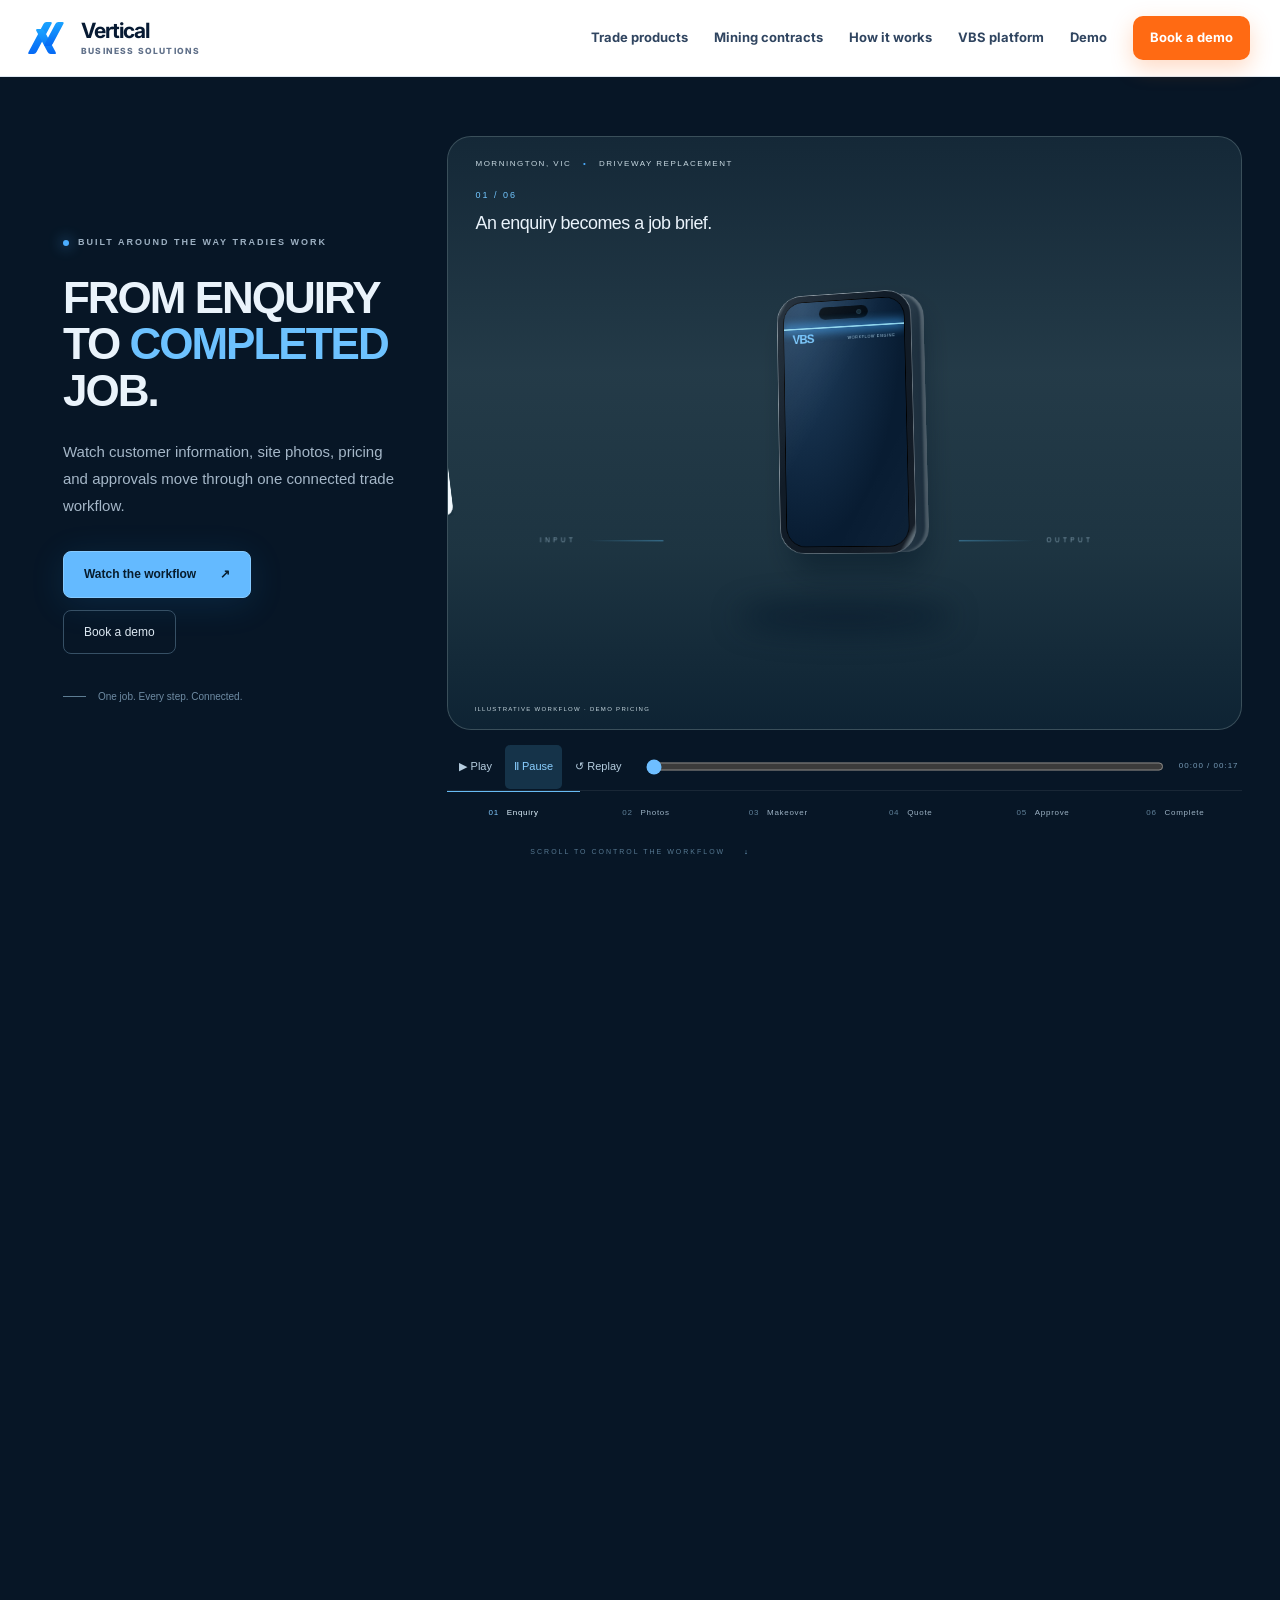
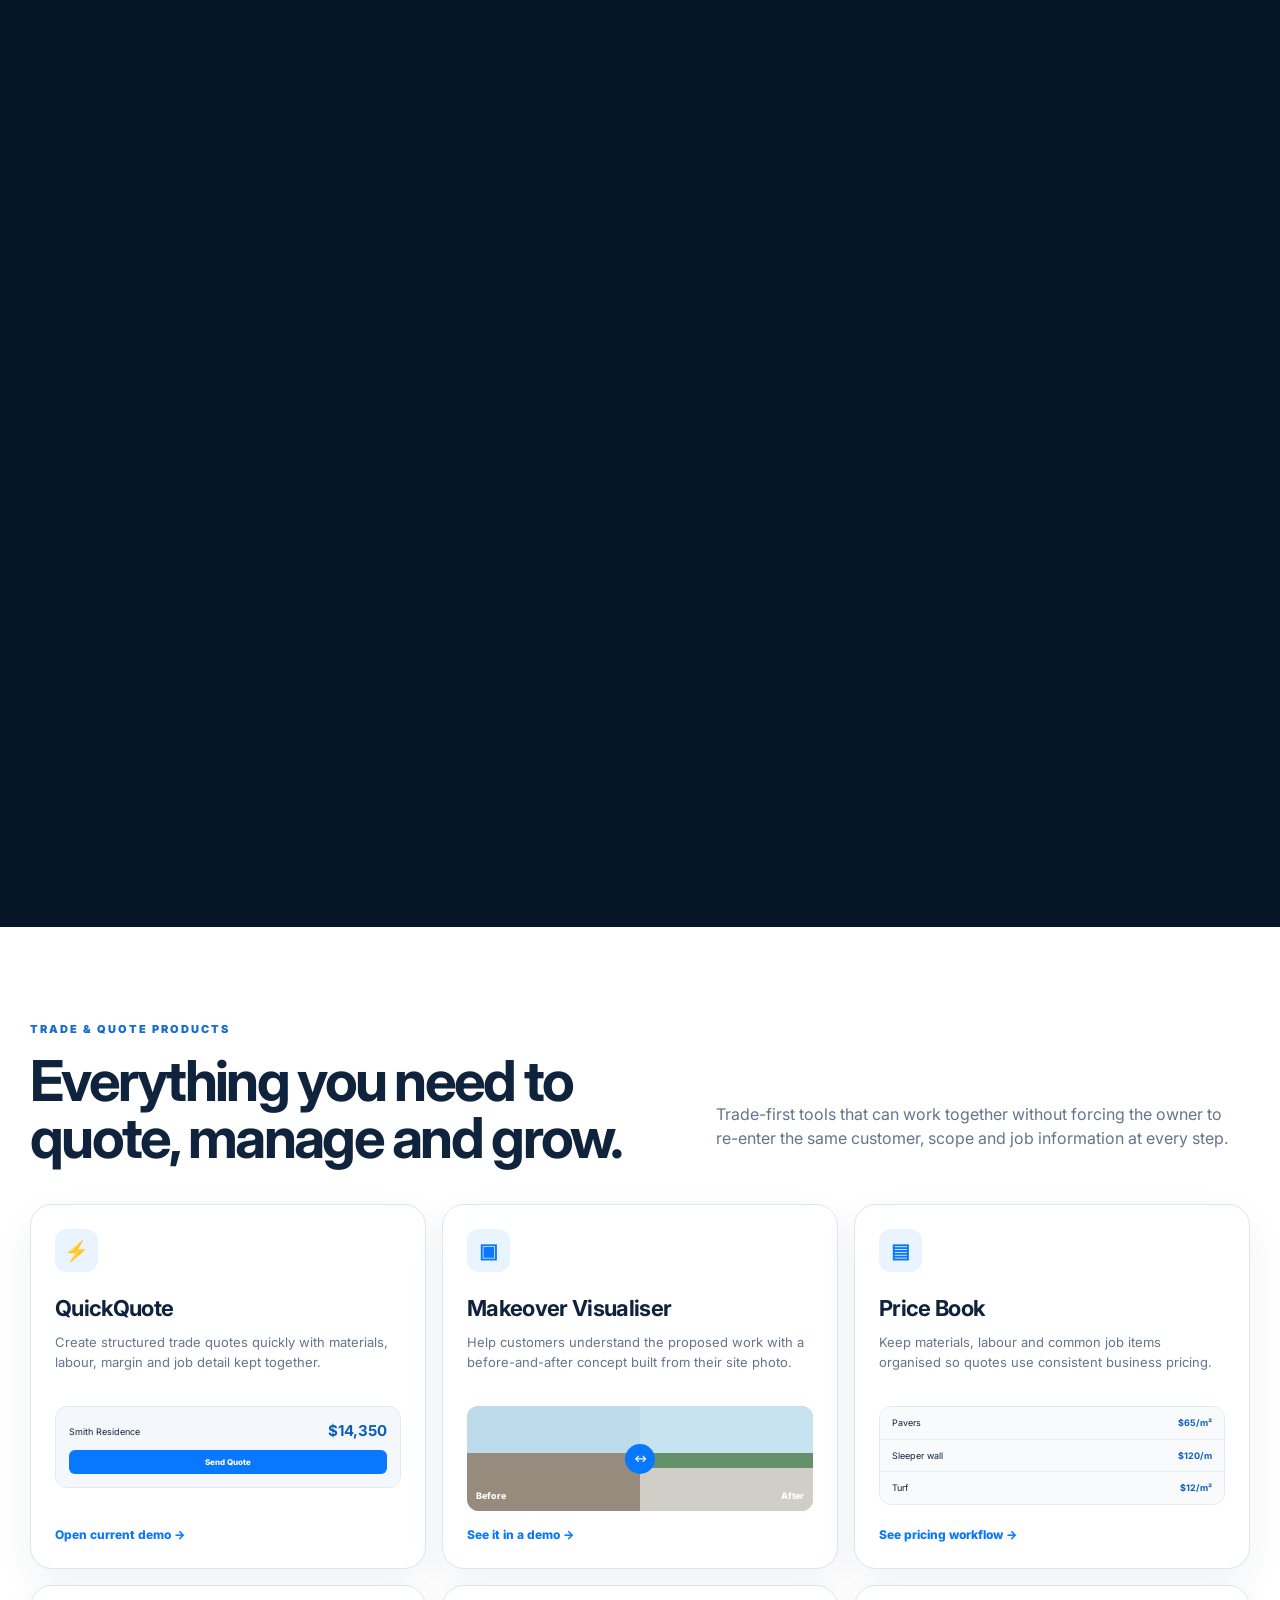
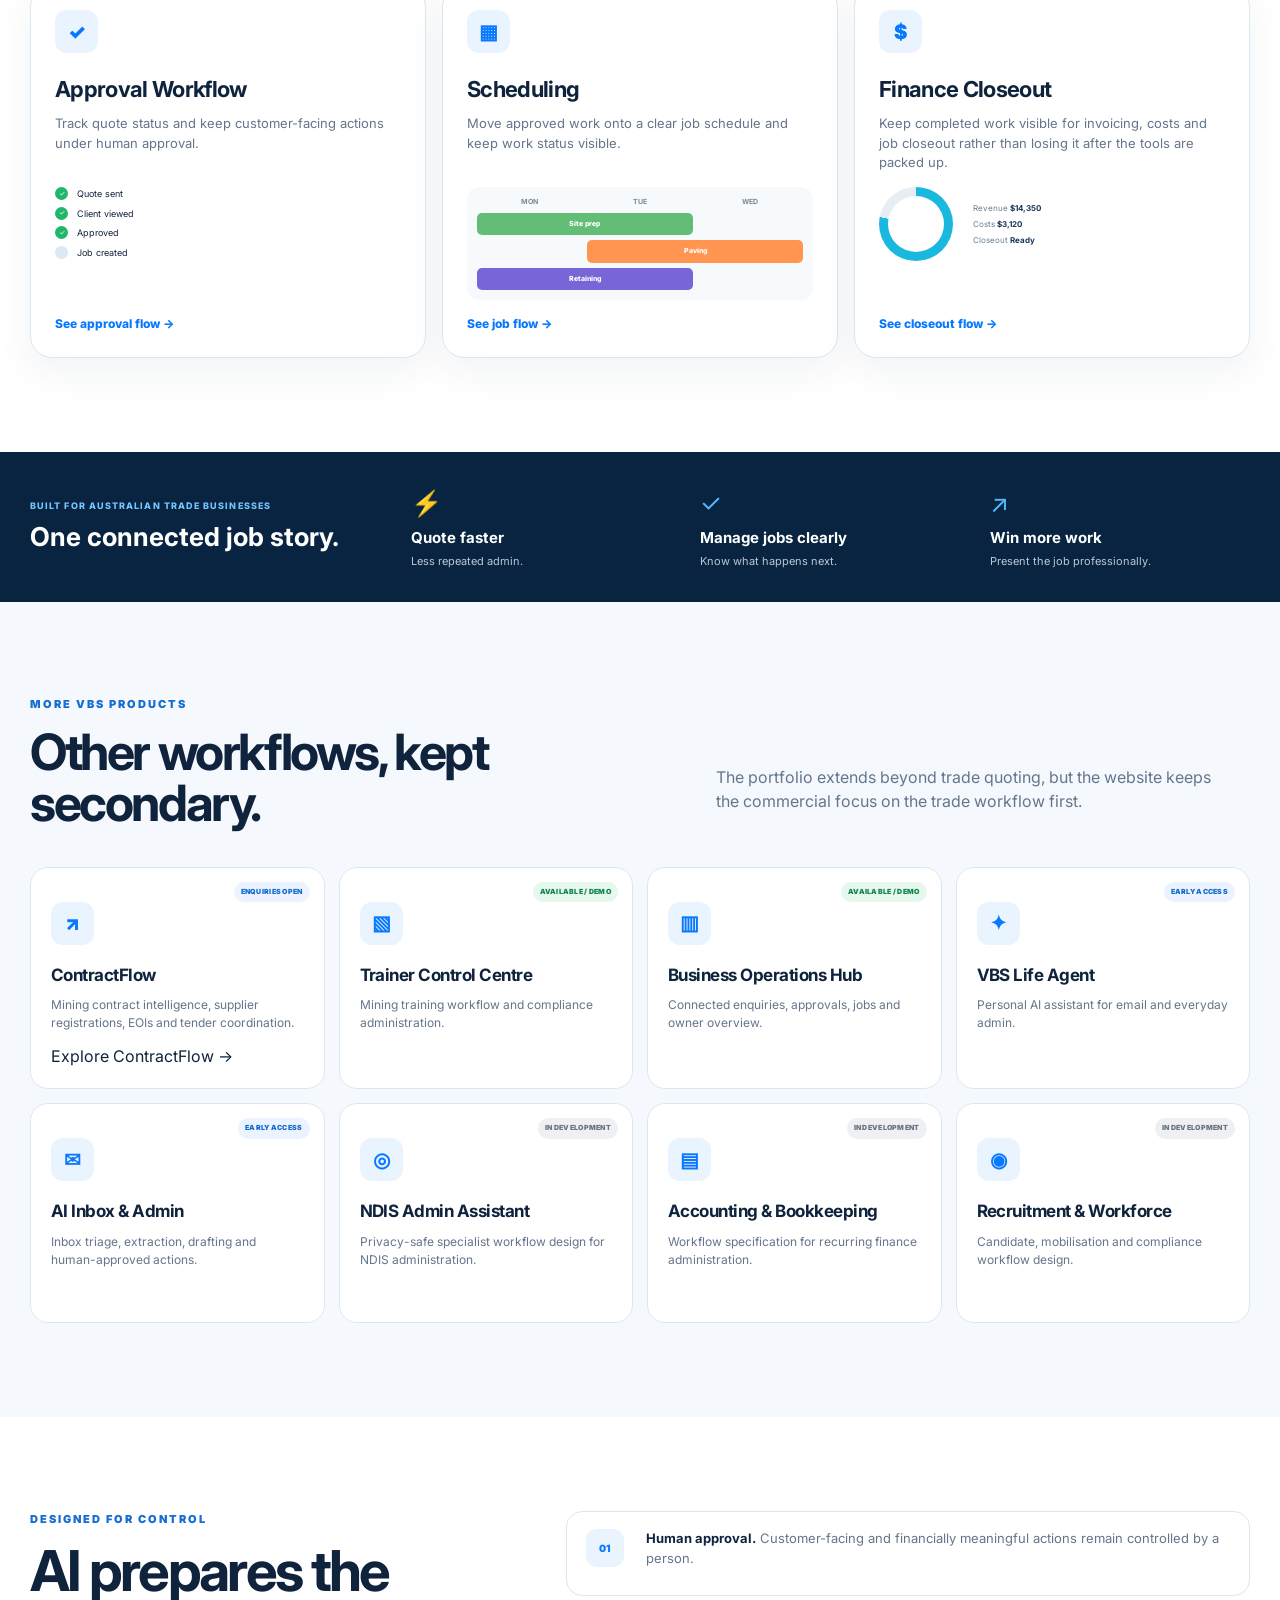
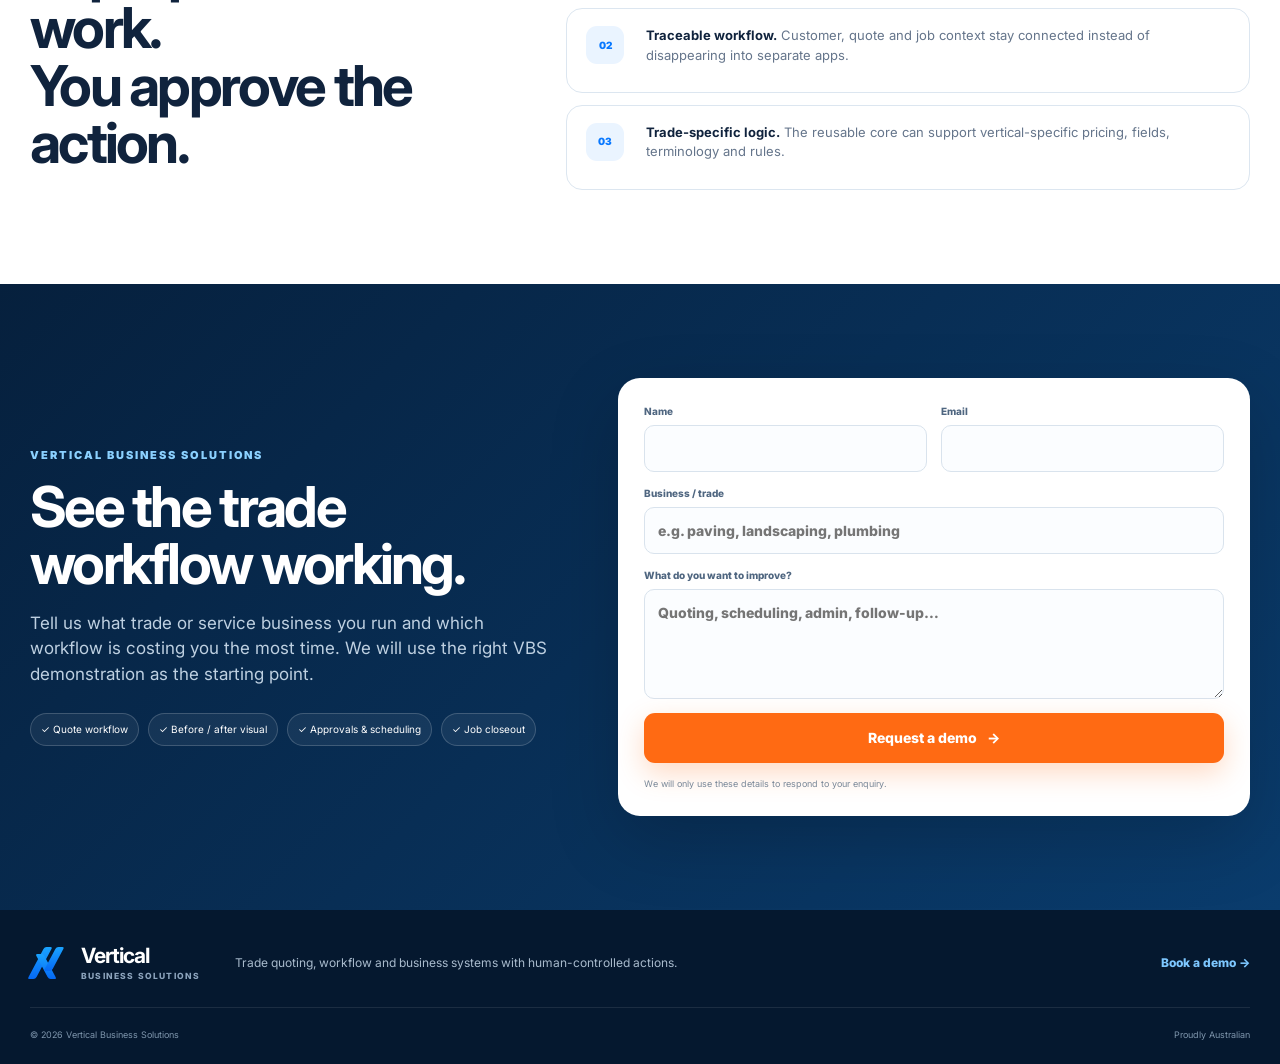
==== commit 017a1a9d: "Link ContractFlow from primary navigation and VBS products" ====
--- a/index.html
+++ b/index.html
@@ -22,6 +22,7 @@
       <button class="menu-button" type="button" aria-expanded="false" aria-controls="site-nav"><span></span><span></span><span></span><b class="sr-only">Menu</b></button>
       <nav id="site-nav" class="site-nav" aria-label="Primary navigation">
         <a href="#products">Trade products</a>
+        <a href="/contractflow/">Mining contracts</a>
         <a href="#workflow">How it works</a>
         <a href="#platform">VBS platform</a>
         <a href="#demo">Demo</a>
@@ -158,6 +159,7 @@
           <p>The portfolio extends beyond trade quoting, but the website keeps the commercial focus on the trade workflow first.</p>
         </div>
         <div class="platform-grid">
+          <article><span class="status early">Enquiries open</span><div class="platform-icon">↗</div><h3>ContractFlow</h3><p>Mining contract intelligence, supplier registrations, EOIs and tender coordination.</p><a class="cf-platform-link" href="/contractflow/">Explore ContractFlow →</a></article>
           <article><span class="status available">Available / Demo</span><div class="platform-icon">▧</div><h3>Trainer Control Centre</h3><p>Mining training workflow and compliance administration.</p></article>
           <article><span class="status available">Available / Demo</span><div class="platform-icon">▥</div><h3>Business Operations Hub</h3><p>Connected enquiries, approvals, jobs and owner overview.</p></article>
           <article><span class="status early">Early Access</span><div class="platform-icon">✦</div><h3>VBS Life Agent</h3><p>Personal AI assistant for email and everyday admin.</p></article>
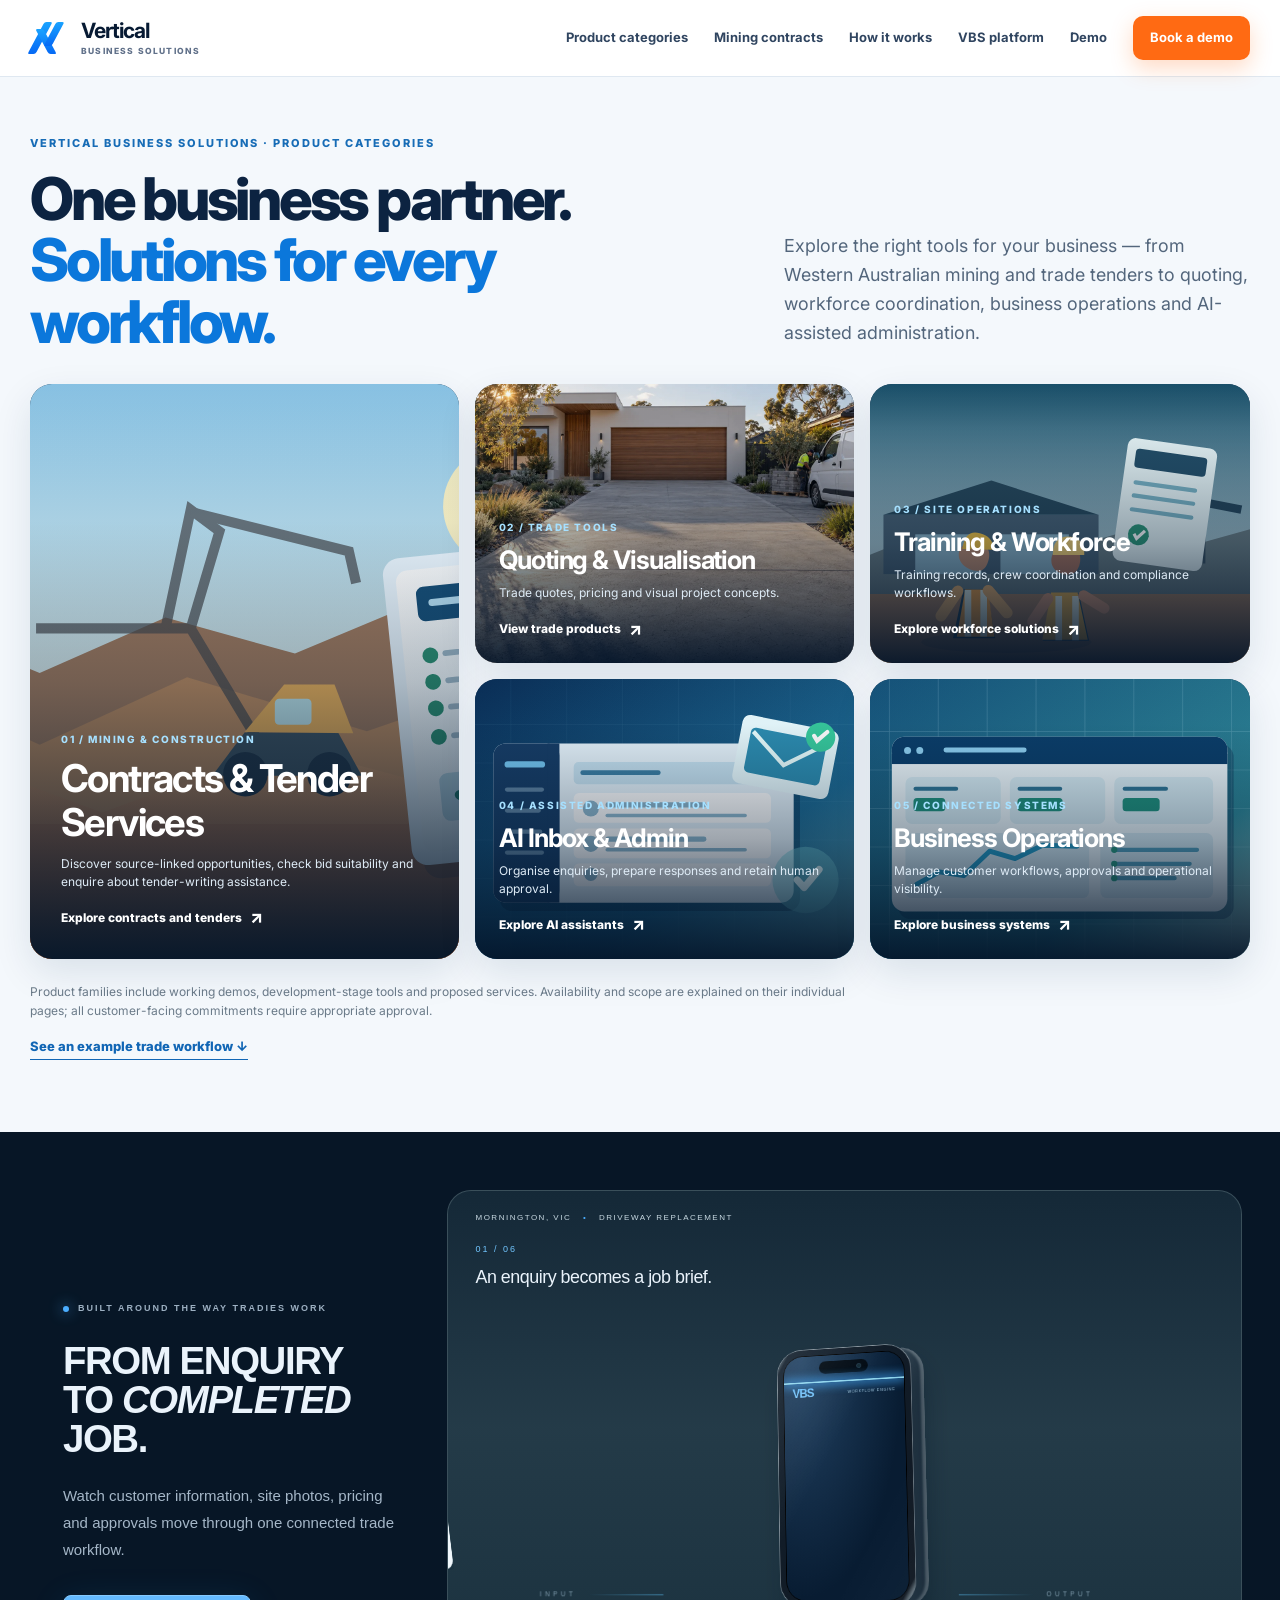
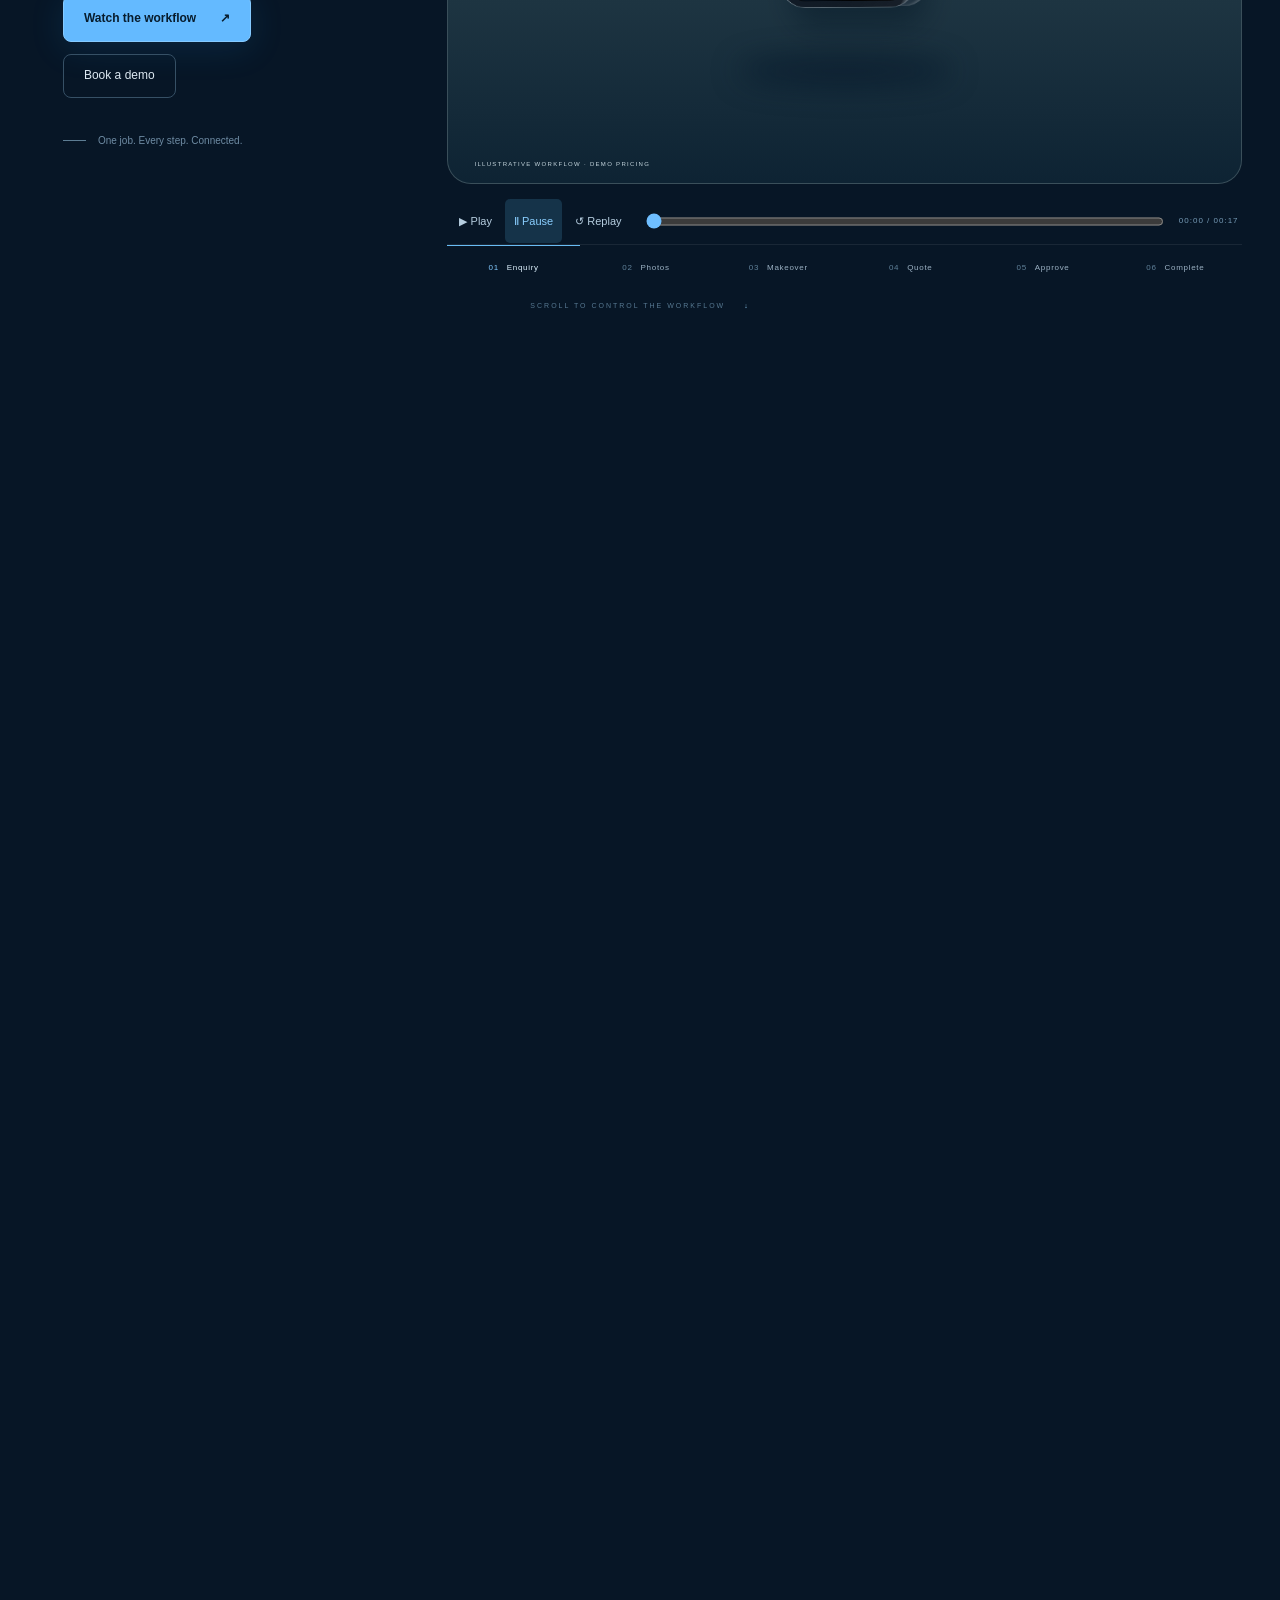
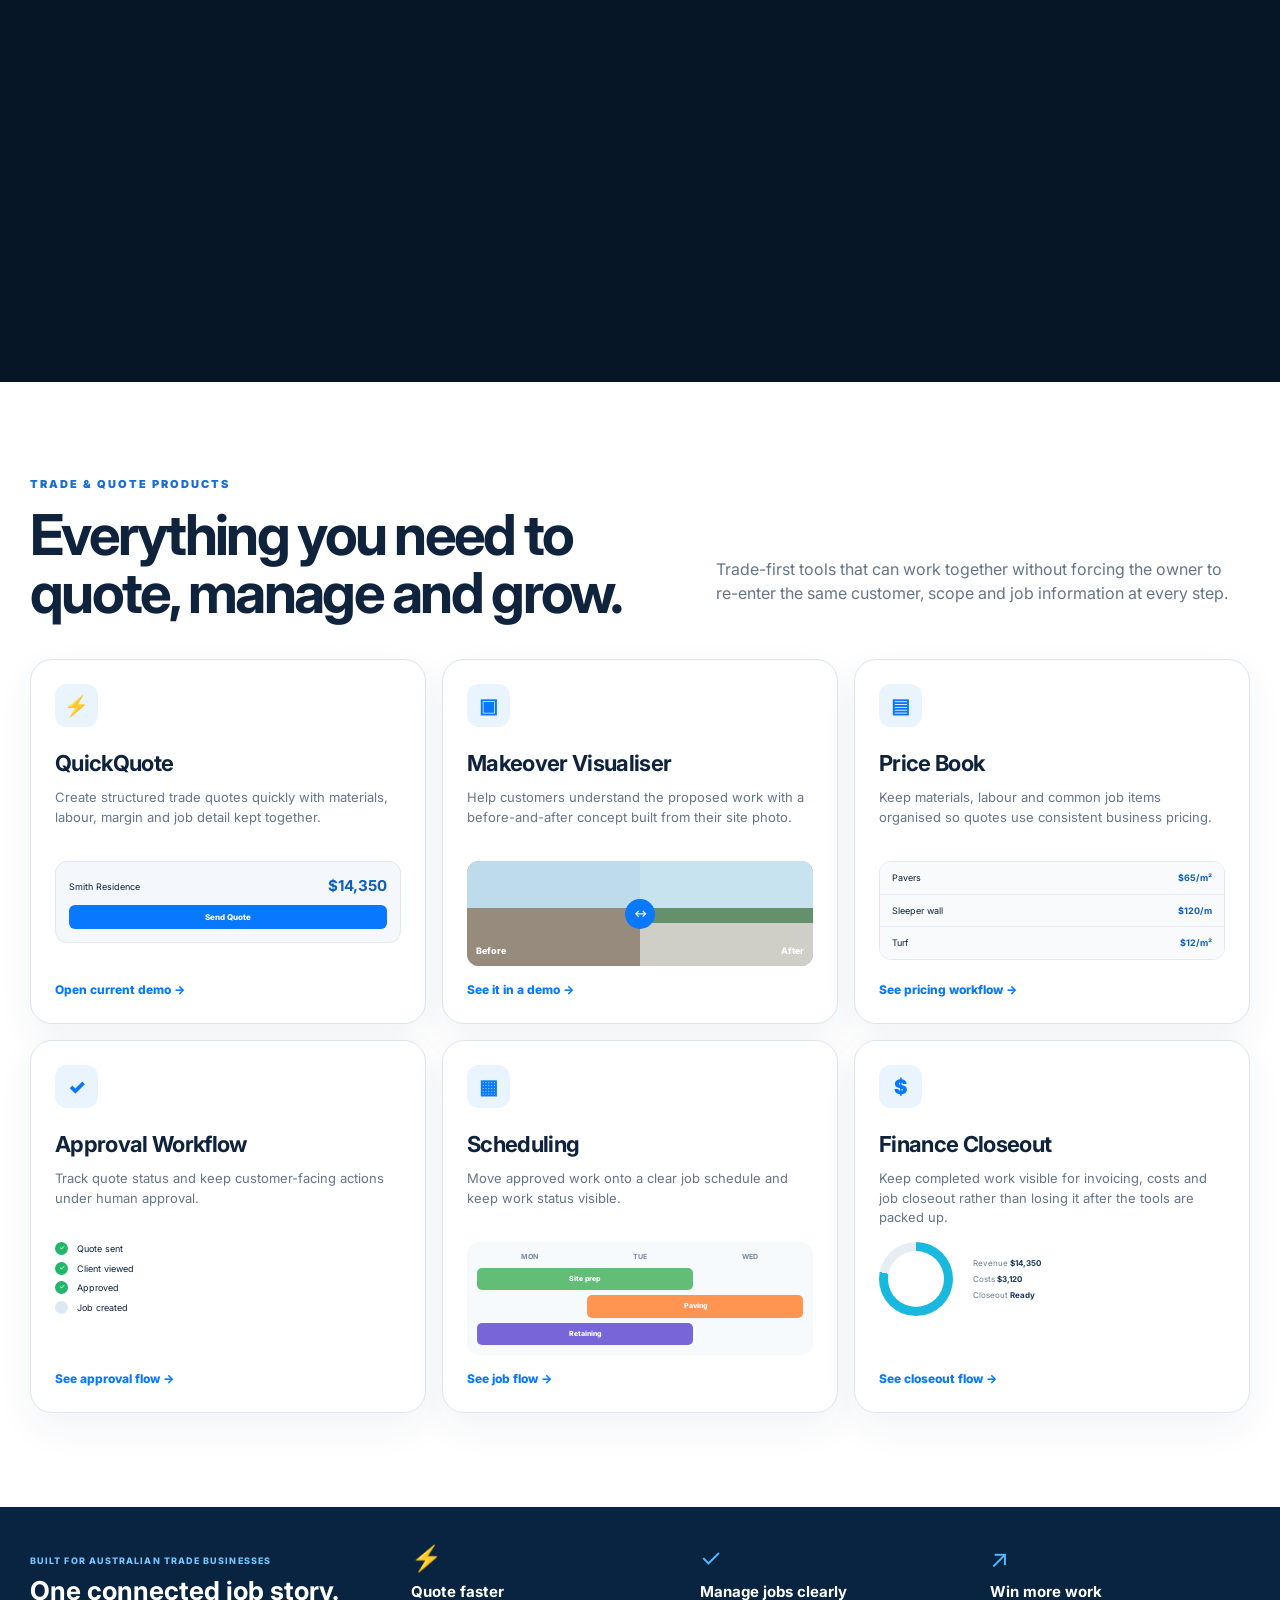
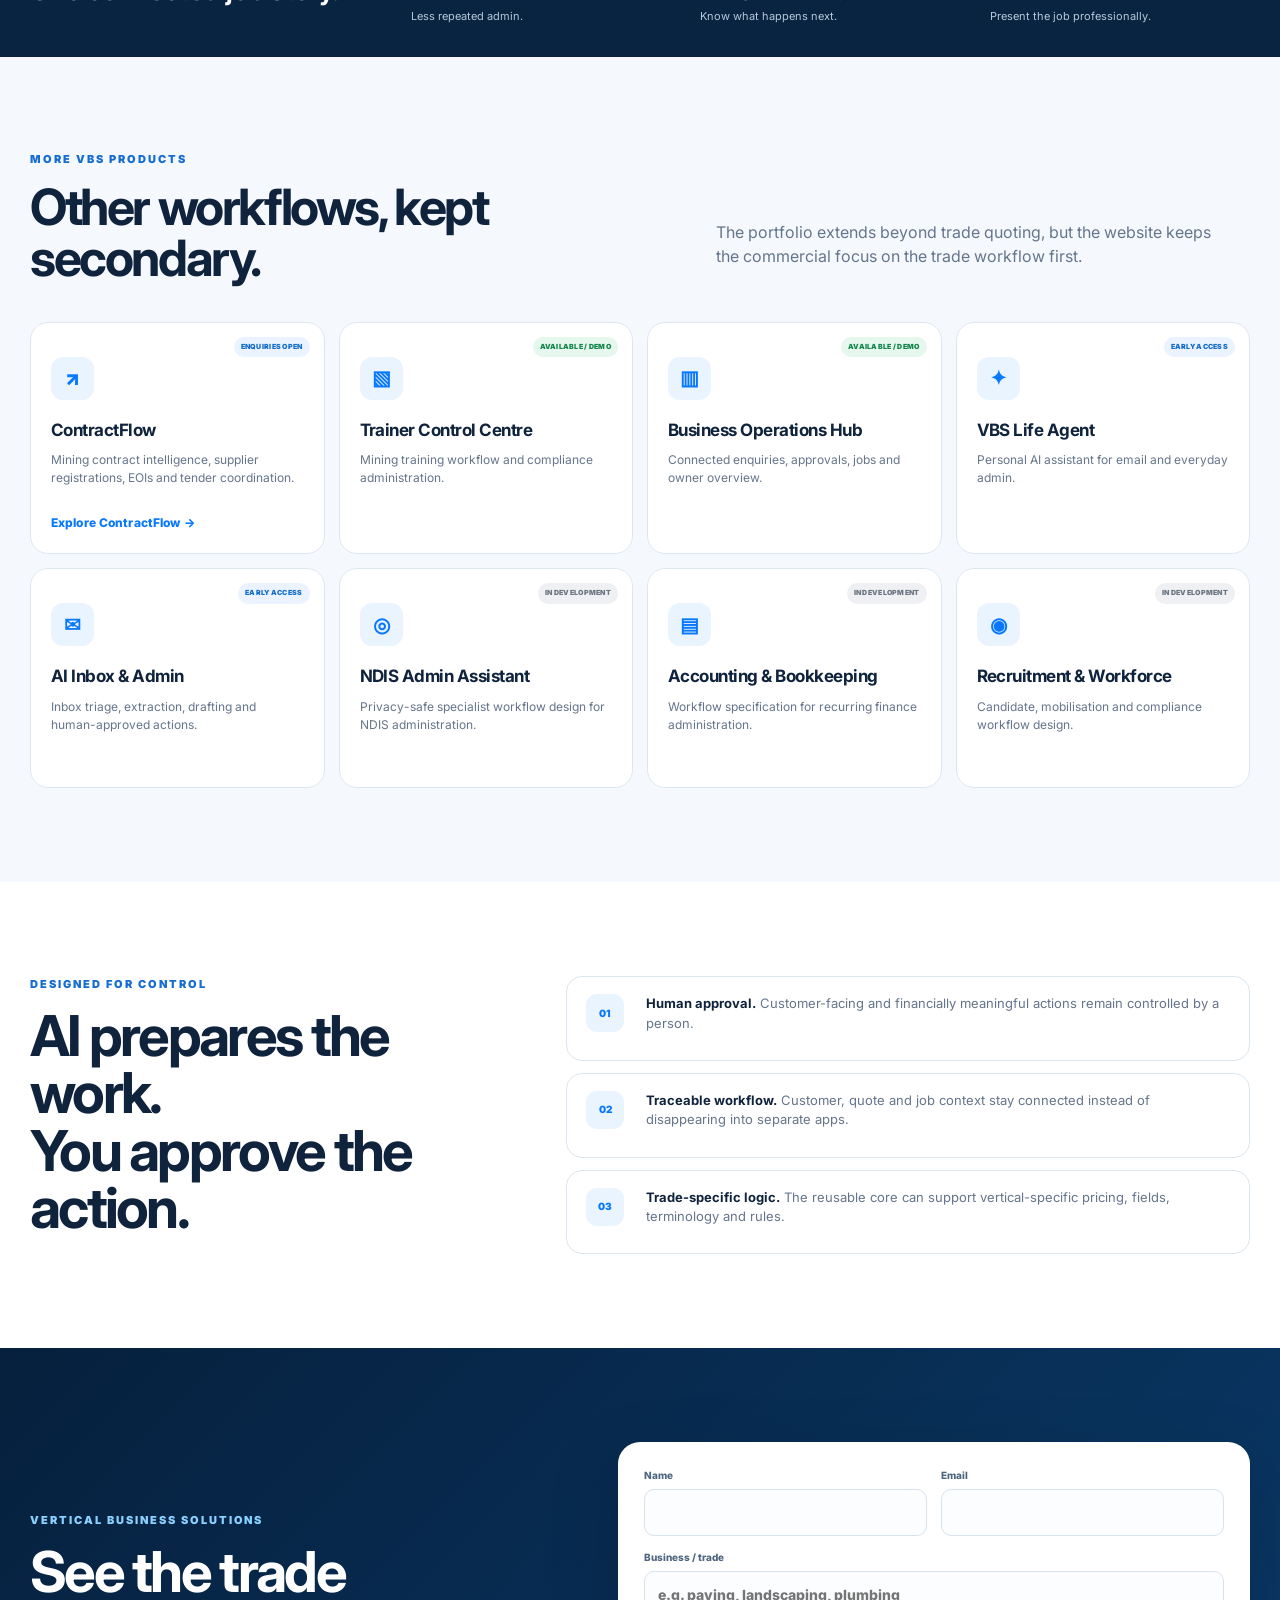
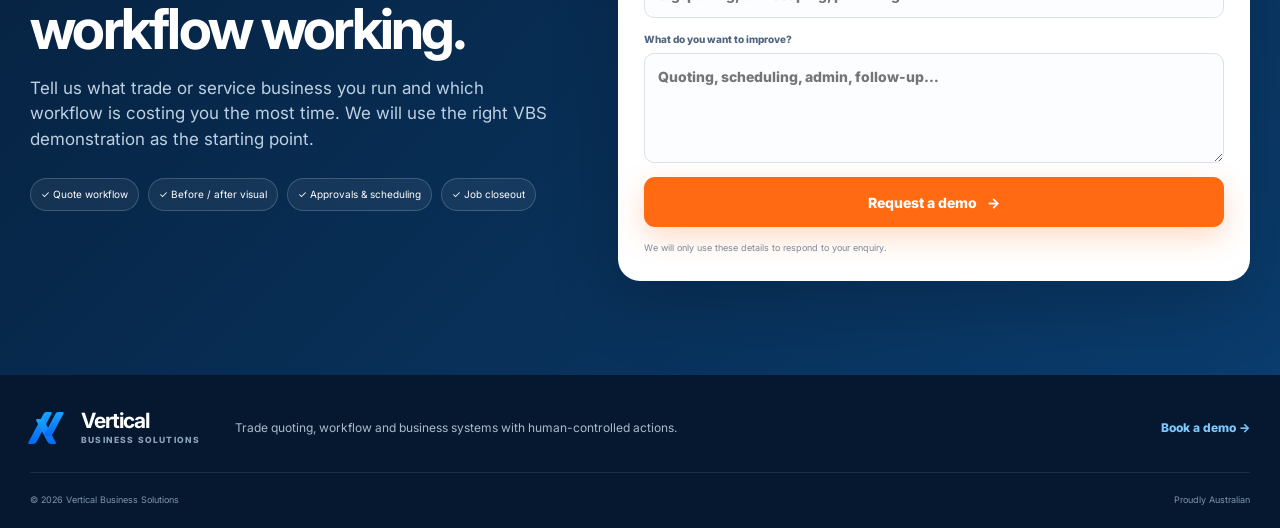
==== commit 5d48571c: "[skip netlify] [skip ci] Stage category-image home hero above existing VBS workflow" ====
--- a/index.html
+++ b/index.html
@@ -4,13 +4,14 @@
   <meta charset="utf-8" />
   <meta name="viewport" content="width=device-width, initial-scale=1, viewport-fit=cover" />
   <meta name="theme-color" content="#071a33" />
-  <meta name="description" content="Vertical Business Solutions helps Australian trade businesses quote faster, manage jobs, visualise finished work and keep every step connected." />
-  <title>Vertical Business Solutions | Quote Faster. Manage Jobs. Grow.</title>
+  <meta name="description" content="Vertical Business Solutions offers product families for mining and trade tenders, quoting, training, workforce coordination, business operations and AI-assisted administration." />
+  <title>Vertical Business Solutions | Products for Trades & Business Operations</title>
   <link rel="preconnect" href="https://fonts.googleapis.com" />
   <link rel="preconnect" href="https://fonts.gstatic.com" crossorigin />
   <link href="https://fonts.googleapis.com/css2?family=Inter:wght@400;500;600;700;800;900&display=swap" rel="stylesheet" />
   <link rel="stylesheet" href="styles.css" />
   <link rel="stylesheet" href="assets/hero/hero.css" />
+  <link rel="stylesheet" href="assets/category-hero/categories.css" />
 </head>
 <body>
   <header class="site-header">
@@ -21,7 +22,7 @@
       </a>
       <button class="menu-button" type="button" aria-expanded="false" aria-controls="site-nav"><span></span><span></span><span></span><b class="sr-only">Menu</b></button>
       <nav id="site-nav" class="site-nav" aria-label="Primary navigation">
-        <a href="#products">Trade products</a>
+        <a href="#categories">Product categories</a>
         <a href="/contractflow/">Mining contracts</a>
         <a href="#workflow">How it works</a>
         <a href="#platform">VBS platform</a>
@@ -32,12 +33,73 @@
   </header>
 
   <main id="top">
-    <section class="vbs-hero vbs-scroll-track vbs-static" id="workflow" aria-labelledby="hero-title">
+    <!-- Concept only: category imagery is the primary VBS homepage hero. Existing workflow retained below. -->
+    <section class="vbs-category-hero" id="categories" aria-labelledby="vbs-categories-title">
+      <div class="wrap">
+        <div class="vbs-category-header">
+          <div>
+            <p class="vbs-category-eyebrow">Vertical Business Solutions · Product categories</p>
+            <h1 id="vbs-categories-title">One business partner.<br><em>Solutions for every workflow.</em></h1>
+          </div>
+          <p class="vbs-category-intro">Explore the right tools for your business — from Western Australian mining and trade tenders to quoting, workforce coordination, business operations and AI-assisted administration.</p>
+        </div>
+        <div class="vbs-category-grid" aria-label="Explore VBS product categories">
+          <a class="vbs-category-card vbs-category-card--feature" href="/contractflow/">
+            <img class="vbs-category-art" src="assets/category-hero/contracts-mining.svg" alt="" width="1200" height="800" decoding="async" fetchpriority="high">
+            <div class="vbs-category-card-copy">
+              <span class="vbs-category-card-kicker">01 / Mining &amp; construction</span>
+              <h2>Contracts &amp; Tender Services</h2>
+              <p>Discover source-linked opportunities, check bid suitability and enquire about tender-writing assistance.</p>
+              <span class="vbs-category-card-arrow">Explore contracts and tenders</span>
+            </div>
+          </a>
+          <a class="vbs-category-card" href="#products">
+            <img class="vbs-category-art" src="assets/hero/driveway.webp" alt="" width="1536" height="864" decoding="async">
+            <div class="vbs-category-card-copy">
+              <span class="vbs-category-card-kicker">02 / Trade tools</span>
+              <h2>Quoting &amp; Visualisation</h2>
+              <p>Trade quotes, pricing and visual project concepts.</p>
+              <span class="vbs-category-card-arrow">View trade products</span>
+            </div>
+          </a>
+          <a class="vbs-category-card" href="#platform">
+            <img class="vbs-category-art" src="assets/category-hero/training-workforce.svg" alt="" width="1200" height="800" decoding="async">
+            <div class="vbs-category-card-copy">
+              <span class="vbs-category-card-kicker">03 / Site operations</span>
+              <h2>Training &amp; Workforce</h2>
+              <p>Training records, crew coordination and compliance workflows.</p>
+              <span class="vbs-category-card-arrow">Explore workforce solutions</span>
+            </div>
+          </a>
+          <a class="vbs-category-card" href="#platform">
+            <img class="vbs-category-art" src="assets/category-hero/ai-inbox.svg" alt="" width="1200" height="800" decoding="async">
+            <div class="vbs-category-card-copy">
+              <span class="vbs-category-card-kicker">04 / Assisted administration</span>
+              <h2>AI Inbox &amp; Admin</h2>
+              <p>Organise enquiries, prepare responses and retain human approval.</p>
+              <span class="vbs-category-card-arrow">Explore AI assistants</span>
+            </div>
+          </a>
+          <a class="vbs-category-card" href="#platform">
+            <img class="vbs-category-art" src="assets/category-hero/business-operations.svg" alt="" width="1200" height="800" decoding="async">
+            <div class="vbs-category-card-copy">
+              <span class="vbs-category-card-kicker">05 / Connected systems</span>
+              <h2>Business Operations</h2>
+              <p>Manage customer workflows, approvals and operational visibility.</p>
+              <span class="vbs-category-card-arrow">Explore business systems</span>
+            </div>
+          </a>
+        </div>
+        <p class="vbs-category-footnote">Product families include working demos, development-stage tools and proposed services. Availability and scope are explained on their individual pages; all customer-facing commitments require appropriate approval.</p>
+        <a class="vbs-category-jump" href="#workflow">See an example trade workflow ↓</a>
+      </div>
+    </section>
+    <section class="vbs-hero vbs-scroll-track vbs-static" id="workflow" aria-labelledby="vbs-hero-title">
  <div class="vbs-sticky-hero">
   <div class="vbs-hero-layout">
    <div class="vbs-hero-copy">
     <p class="vbs-eyebrow"><span></span> BUILT AROUND THE WAY TRADIES WORK</p>
-    <h1 id="vbs-hero-title">FROM ENQUIRY<br> TO <em>COMPLETED</em><br> JOB.</h1>
+    <h2 id="vbs-hero-title">FROM ENQUIRY<br> TO <em>COMPLETED</em><br> JOB.</h2>
     <p class="vbs-intro">Watch customer information, site photos, pricing and approvals move through one connected trade workflow.</p>
     <div class="vbs-hero-actions"><button type="button" id="vbs-watch" class="vbs-primary" disabled>Watch the workflow <span>↗</span></button><a id="vbs-hero-demo" class="vbs-secondary" href="#demo">Book a demo</a></div>
     <div class="vbs-copy-footer"><span class="vbs-small-line"></span><span>One job. Every step. Connected.</span></div>
--- a/styles.css
+++ b/styles.css
@@ -121,3 +121,7 @@
   .footer-bottom{flex-direction:column;gap:8px}.section-heading h2{font-size:39px}
 }
 @media(prefers-reduced-motion:reduce){html{scroll-behavior:auto}.hero-reveal-line,.workflow-step.active *{animation:none!important}.reveal{opacity:1;transform:none;transition:none}}
+
+/* ContractFlow entry point on the VBS portfolio grid */
+.cf-platform-link{display:inline-flex;align-items:center;margin-top:15px;color:#0878ff;font-weight:800;font-size:12px;letter-spacing:.01em}
+.cf-platform-link:hover{text-decoration:underline;text-underline-offset:3px}
--- a/assets/category-hero/categories.css
+++ b/assets/category-hero/categories.css
@@ -0,0 +1,30 @@
+/* VBS parent-homepage category-gallery concept.
+   Isolated from the existing cinematic workflow; review build only. */
+.vbs-category-hero{background:#f4f8fc;padding:58px 0 72px;color:#0c2341}
+.vbs-category-header{display:grid;grid-template-columns:1.2fr .8fr;align-items:end;gap:54px;margin-bottom:31px}
+.vbs-category-eyebrow{color:#176cb6;letter-spacing:.18em;font-size:11px;text-transform:uppercase;font-weight:800;margin:0 0 16px}
+.vbs-category-hero h1{font-size:clamp(34px,4.6vw,66px);letter-spacing:-.055em;line-height:1.05;font-weight:800;margin:0;max-width:820px}
+.vbs-category-hero h1 em{font-style:normal;color:#0b77db}
+.vbs-category-intro{margin:0 0 6px;color:#53667c;font-size:clamp(15px,1.4vw,18px);line-height:1.62;max-width:500px}
+.vbs-category-grid{display:grid;grid-template-columns:1.13fr 1fr 1fr;grid-template-rows:repeat(2,minmax(249px,1fr));gap:16px;min-height:575px}
+.vbs-category-card{position:relative;isolation:isolate;min-width:0;min-height:249px;overflow:hidden;display:flex;align-items:flex-end;border-radius:22px;background:#102c48;color:#fff;box-shadow:0 14px 38px rgba(13,49,83,.11);transition:transform .22s ease,box-shadow .22s ease}
+.vbs-category-card:hover{transform:translateY(-3px);box-shadow:0 19px 47px rgba(13,49,83,.22)}
+.vbs-category-card:focus-visible{outline:4px solid #ee842e;outline-offset:4px}
+.vbs-category-card--feature{grid-row:span 2;min-height:514px}
+.vbs-category-art{position:absolute;inset:0;width:100%;height:100%;object-fit:cover;object-position:center;z-index:-2;transition:transform .45s ease}
+.vbs-category-card:hover .vbs-category-art{transform:scale(1.035)}
+.vbs-category-card:before{content:"";position:absolute;inset:0;z-index:-1;background:linear-gradient(180deg,rgba(2,22,43,.04) 16%,rgba(3,22,43,.38) 57%,rgba(3,20,41,.94) 100%)}
+.vbs-category-card--feature:before{background:linear-gradient(180deg,rgba(2,22,43,.03) 24%,rgba(3,23,42,.28) 52%,rgba(3,22,42,.96) 100%)}
+.vbs-category-card-copy{padding:24px;width:100%}
+.vbs-category-card--feature .vbs-category-card-copy{padding:31px}
+.vbs-category-card-kicker{display:block;color:#a6e0ff;text-transform:uppercase;font-size:10px;letter-spacing:.16em;font-weight:800;margin-bottom:10px}
+.vbs-category-card h2{color:#fff;letter-spacing:-.042em;font-size:clamp(21px,2vw,30px);line-height:1.14;margin:0 0 10px}
+.vbs-category-card--feature h2{font-size:clamp(30px,3vw,43px);max-width:440px}
+.vbs-category-card p{font-size:12px;line-height:1.5;color:#deebf6;max-width:440px;margin:0 0 13px}
+.vbs-category-card-arrow{display:inline-flex;align-items:center;gap:8px;color:#fff;font-weight:800;font-size:12px}
+.vbs-category-card-arrow:after{content:"↗";font-size:17px;line-height:1}
+.vbs-category-footnote{color:#6b7b89;font-size:12px;line-height:1.6;max-width:820px;margin:23px 0 0}
+.vbs-category-jump{display:inline-flex;margin-top:17px;color:#1166b5;font-size:13px;font-weight:800;border-bottom:1px solid currentColor;padding-bottom:2px}
+@media(max-width:980px){.vbs-category-header{grid-template-columns:1fr;gap:13px}.vbs-category-grid{grid-template-columns:repeat(2,minmax(0,1fr));grid-template-rows:auto}.vbs-category-card--feature{grid-column:span 2;grid-row:auto;min-height:375px}.vbs-category-card:not(.vbs-category-card--feature){min-height:265px}}
+@media(max-width:620px){.vbs-category-hero{padding:35px 0 48px}.vbs-category-grid{grid-template-columns:minmax(0,1fr);gap:12px}.vbs-category-card,.vbs-category-card:not(.vbs-category-card--feature){min-height:225px}.vbs-category-card--feature{grid-column:auto;min-height:322px}.vbs-category-card-copy,.vbs-category-card--feature .vbs-category-card-copy{padding:22px}.vbs-category-card h2{font-size:27px}.vbs-category-card--feature h2{font-size:35px}.vbs-category-intro{font-size:15px}}
+@media(prefers-reduced-motion:reduce){.vbs-category-card,.vbs-category-art{transition:none}.vbs-category-card:hover,.vbs-category-card:hover .vbs-category-art{transform:none}}
